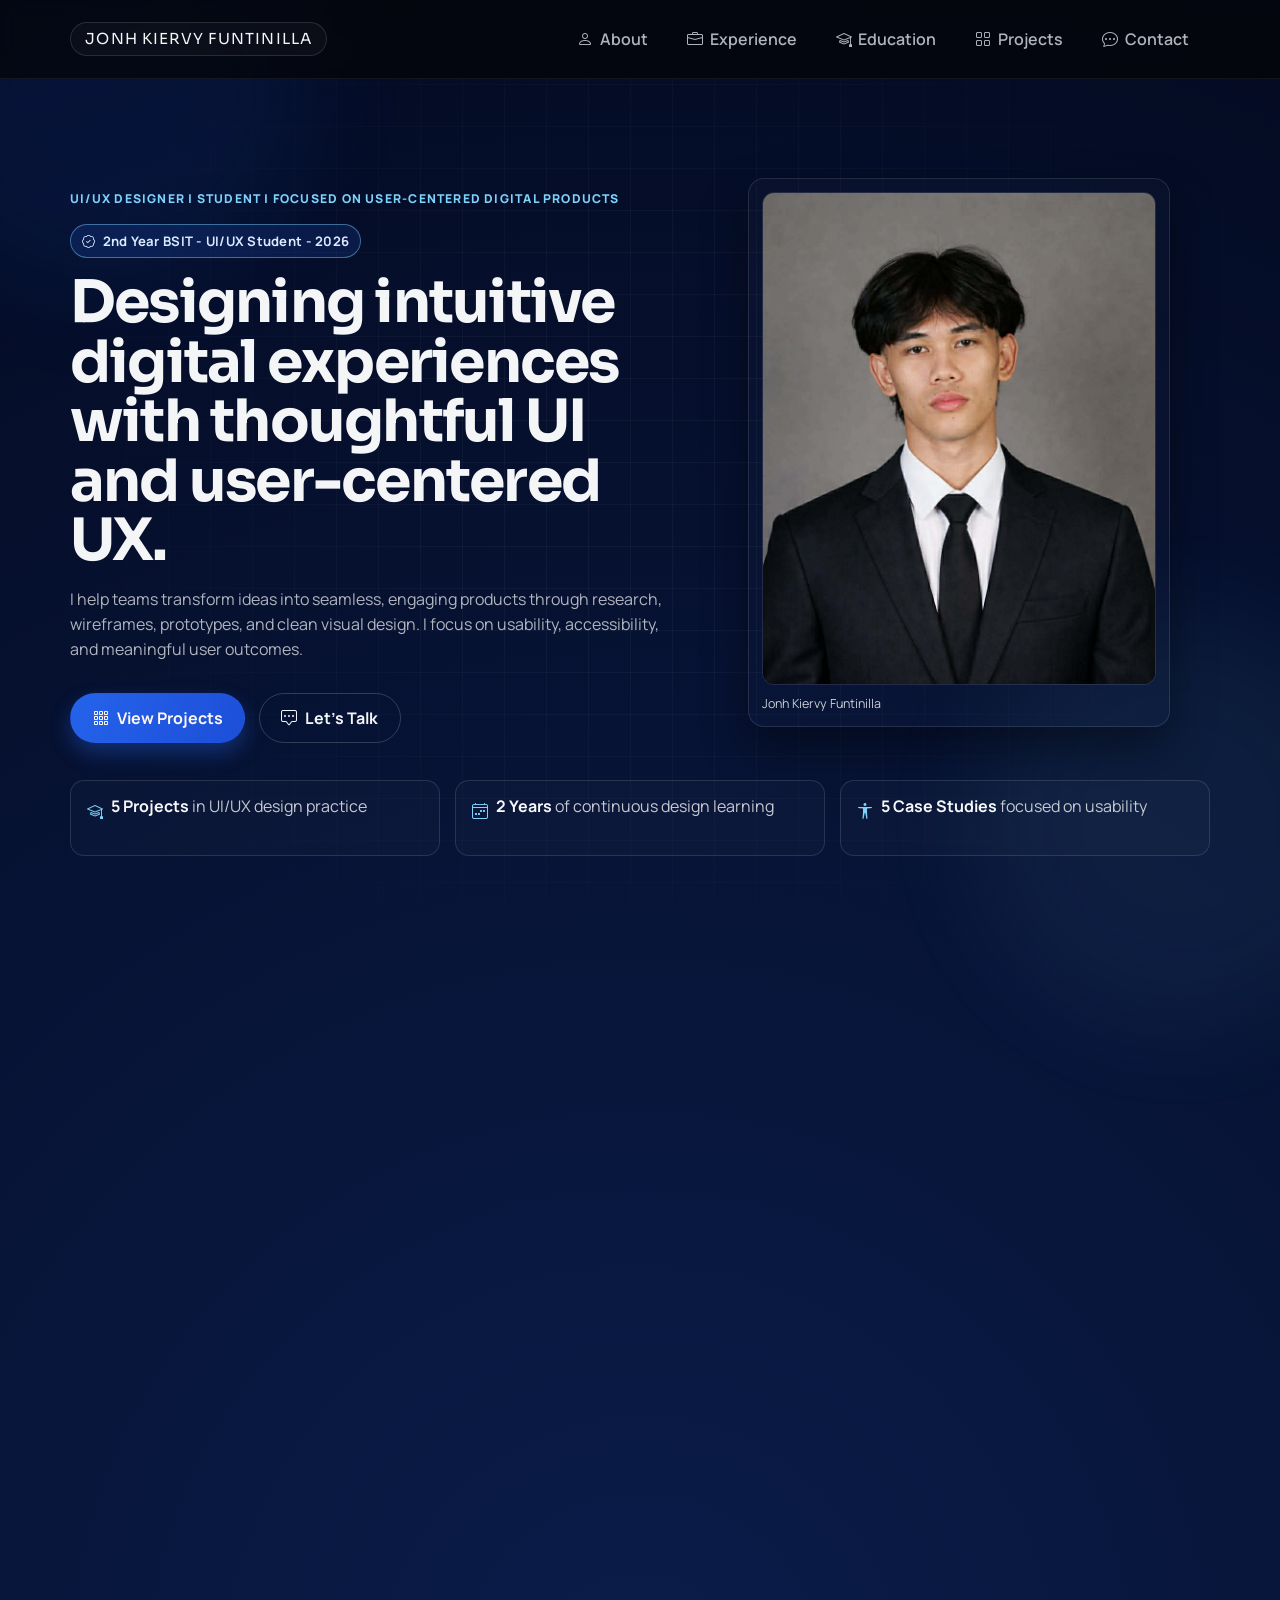
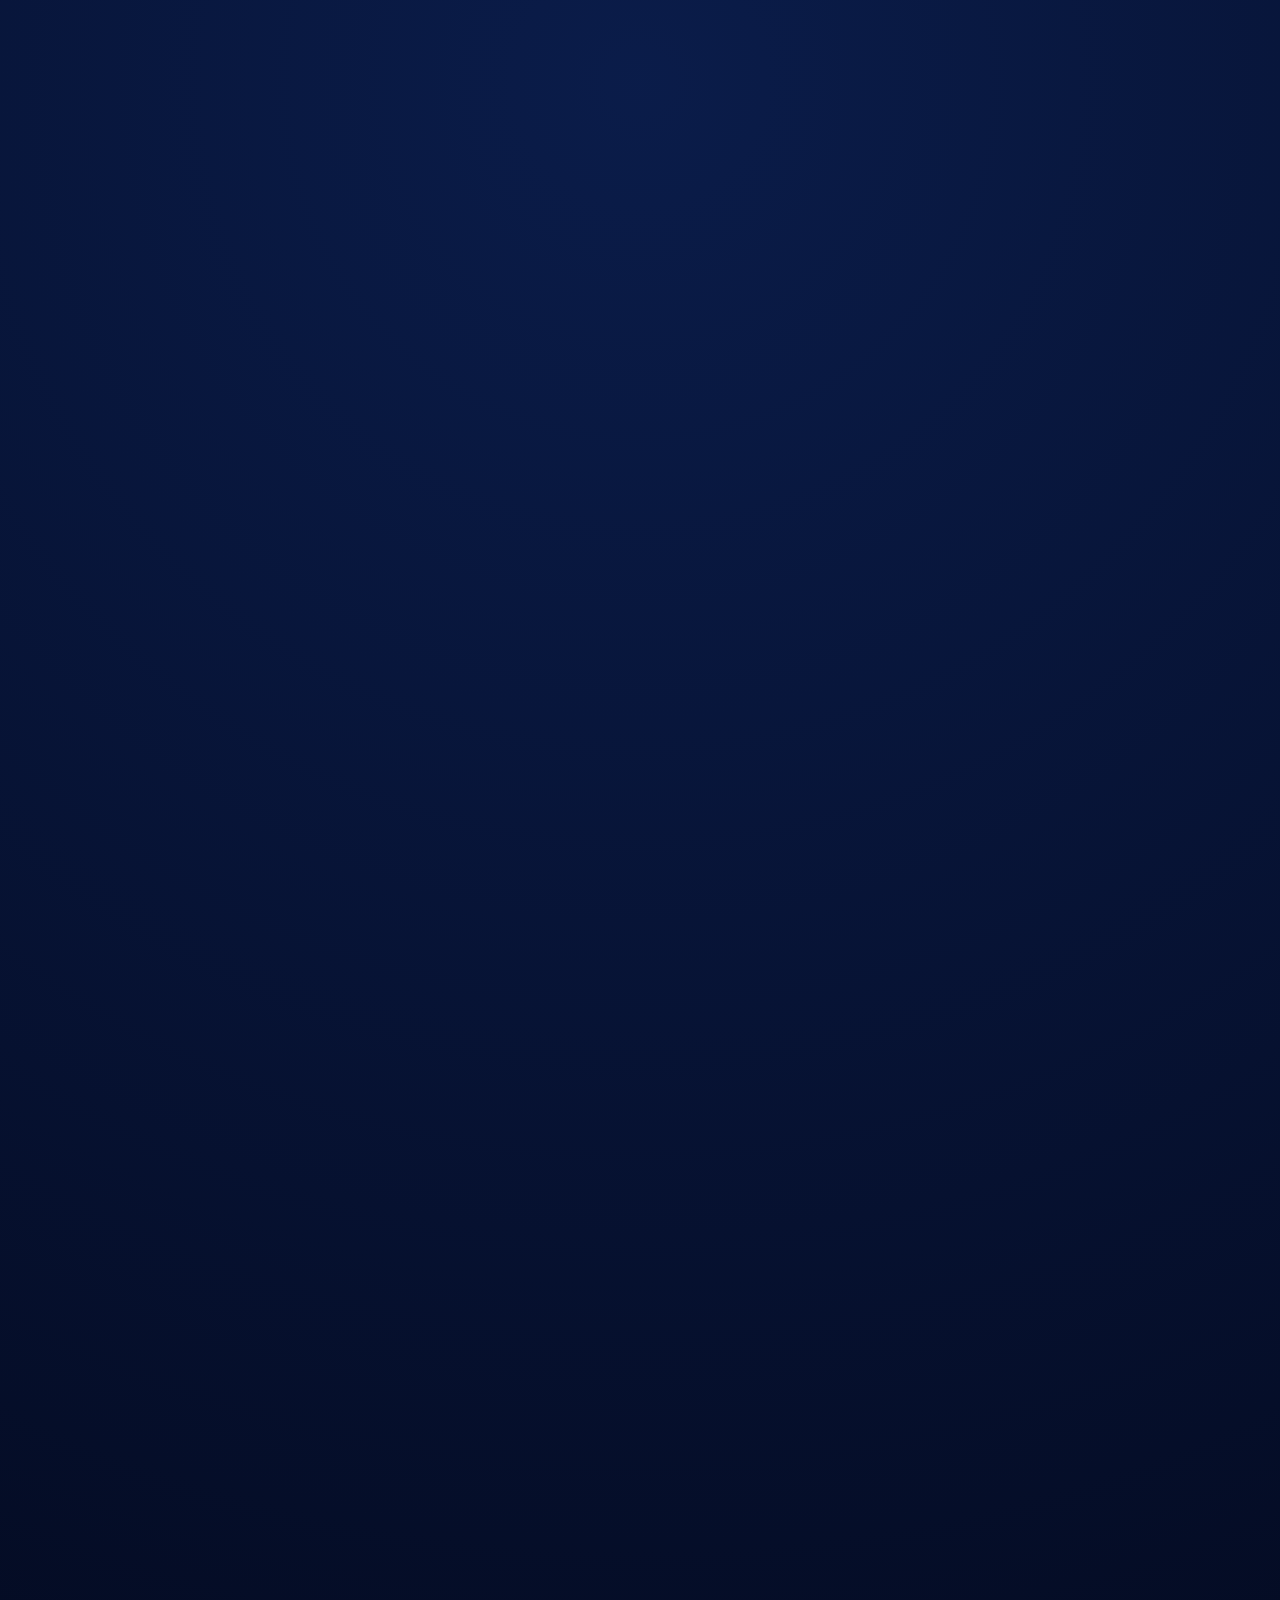
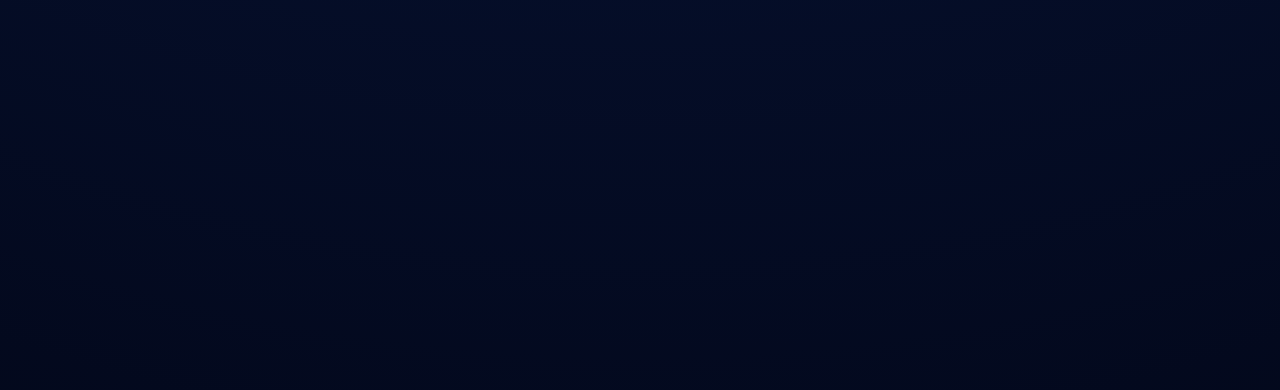
==== index.html @ d2a220aa "Initial portfolio website" ====
<!DOCTYPE html>
<html lang="en">
<head>
  <meta charset="UTF-8" />
  <meta name="viewport" content="width=device-width, initial-scale=1.0" />
  <meta
    name="description"
    content="Professional portfolio website showcasing experience, projects, and contact details."
  />
  <title>Jonh Kiervy Funtinilla | Portfolio</title>
  <meta name="theme-color" content="#020617" />
  <link rel="preconnect" href="https://fonts.googleapis.com" />
  <link rel="preconnect" href="https://fonts.gstatic.com" crossorigin />
  <link
    href="https://fonts.googleapis.com/css2?family=Manrope:wght@400;500;700;800&family=Sora:wght@500;600;700&display=swap"
    rel="stylesheet"
  />
  <link
    rel="stylesheet"
    href="https://cdn.jsdelivr.net/npm/bootstrap-icons@1.11.3/font/bootstrap-icons.min.css"
  />
  <link rel="stylesheet" href="styles.css" />
</head>
<body>
  <a class="skip-link" href="#top">Skip to content</a>
  <div class="background-orb orb-a"></div>
  <div class="background-orb orb-b"></div>
  <div class="background-grid"></div>

  <header class="site-header">
    <nav class="container nav" aria-label="Main navigation">
      <a href="#top" class="brand">Jonh Kiervy Funtinilla</a>
      <div class="nav-actions">
        <button class="menu-btn" aria-expanded="false" aria-label="Open menu">Menu</button>
      </div>
      <ul class="nav-links">
        <li><a href="#about"><i class="bi bi-person"></i> About</a></li>
        <li><a href="#experience"><i class="bi bi-briefcase"></i> Experience</a></li>
        <li><a href="#education"><i class="bi bi-mortarboard"></i> Education</a></li>
        <li><a href="#projects"><i class="bi bi-grid"></i> Projects</a></li>
        <li><a href="#contact"><i class="bi bi-chat-dots"></i> Contact</a></li>
      </ul>
    </nav>
  </header>

  <main id="top">
    <section class="hero container reveal">
      <div class="hero-layout">
        <div class="hero-text">
          <p class="eyebrow">UI/UX Designer | Student | Focused on User-Centered Digital Products</p>
          <p class="student-badge"><i class="bi bi-patch-check"></i> 2nd Year BSIT - UI/UX Student - 2026</p>
          <h1>Designing intuitive digital experiences with thoughtful UI and user-centered UX.</h1>
          <p class="hero-copy">
            I help teams transform ideas into seamless, engaging products through research, wireframes,
            prototypes, and clean visual design. I focus on usability, accessibility, and meaningful
            user outcomes.
          </p>
          <div class="hero-actions">
            <a class="btn btn-primary" href="#projects"><i class="bi bi-grid-3x3-gap"></i> View Projects</a>
            <a class="btn btn-secondary" href="#contact"><i class="bi bi-chat-square-dots"></i> Let's Talk</a>
          </div>
        </div>
        <figure class="hero-photo card">
          <img
            src="public/images/71824687-c457-4660-80fd-90d7ecdc3827.jpg"
            alt="Photo of Jonh Kiervy Funtinilla"
            loading="eager"
            fetchpriority="high"
            decoding="async"
          />
          <figcaption>Jonh Kiervy Funtinilla</figcaption>
        </figure>
      </div>
      <ul class="highlights">
        <li><i class="bi bi-mortarboard"></i> <span class="highlight-copy"><strong><span class="count-value" data-target="5">0</span> Projects</strong> in UI/UX design practice</span></li>
        <li><i class="bi bi-calendar4-week"></i> <span class="highlight-copy"><strong><span class="count-value" data-target="2">0</span> Years</strong> of continuous design learning</span></li>
        <li><i class="bi bi-universal-access"></i> <span class="highlight-copy"><strong><span class="count-value" data-target="5">0</span> Case Studies</strong> focused on usability</span></li>
      </ul>
    </section>

    <section id="about" class="container section reveal">
      <div class="section-heading">
        <p class="eyebrow">About</p>
        <h2>UI/UX Designer</h2>
      </div>
      <div class="card about-grid">
        <p>
          I am a UI/UX designer focused on creating clean, user-centered digital experiences.
          I work closely with product teams to turn ideas into intuitive interfaces that are both
          visually engaging and easy to use.
        </p>
        <p>
          My strengths include user research, wireframing, prototyping, interaction design, and
          design systems. I aim to solve real user problems while balancing business goals and
          accessibility best practices.
        </p>
      </div>
    </section>

    <section id="experience" class="container section reveal">
      <div class="section-heading">
        <p class="eyebrow">Experience</p>
        <h2>UI/UX Student Experience</h2>
      </div>
      <div class="timeline">
        <article class="card timeline-item">
          <div class="timeline-top">
            <h3>UI/UX Design Student</h3>
            <p>Academic Projects - 2024 - 2026</p>
          </div>
          <p>Designed user-centered interfaces and case studies focused on usability, accessibility, and visual hierarchy.</p>
        </article>
        <article class="card timeline-item">
          <div class="timeline-top">
            <h3>UX Research & Wireframing Practice</h3>
            <p>Student Collaboration - 2024 - 2025</p>
          </div>
          <p>Conducted user interviews, built user flows, and created wireframes and prototypes for class-based product concepts.</p>
        </article>
        <article class="card timeline-item">
          <div class="timeline-top">
            <h3>UI Design & Prototyping</h3>
            <p>Portfolio Development - 2025 - 2026</p>
          </div>
          <p>Created high-fidelity mockups and interactive prototypes using modern design tools for portfolio-ready projects.</p>
        </article>
      </div>
    </section>

    <section id="education" class="container section reveal">
      <div class="section-heading">
        <p class="eyebrow">Education</p>
        <h2>Academic Background</h2>
      </div>
      <div class="card education-card">
        <ul class="education-list">
          <li class="education-item">
            <div class="education-year">2026</div>
            <h3>BS Information Technology - 2nd Year (Current)</h3>
            <p>Western Institute of Technology - Started IT track in 2024</p>
          </li>
          <li class="education-item">
            <div class="education-year">2024</div>
            <h3>Senior High School Graduate</h3>
            <p>Leganes National High School</p>
          </li>
          <li class="education-item">
            <div class="education-year">2022</div>
            <h3>Junior High School Graduate</h3>
            <p>Leganes National High School</p>
          </li>
          <li class="education-item">
            <div class="education-year">2018</div>
            <h3>Elementary Graduate</h3>
            <p>Leganes Central Elementary School</p>
          </li>
        </ul>
      </div>
    </section>

    <section id="projects" class="container section reveal">
      <div class="section-heading">
        <p class="eyebrow">Projects</p>
        <h2>Selected work</h2>
      </div>
      <div class="project-grid">
        <article class="card project" data-project-card>
          <img class="project-image" src="public/images/project2/Screenshot 2026-03-22 170251.png" alt="Notion AwesomeTodos project screenshot" loading="lazy" decoding="async" width="1200" height="760" />
          <h3>Notion AwesomeTodos</h3>
          <p>
            A clean and intuitive task management web app inspired by Notion, where users can add, organize, edit, and track daily todos efficiently.
          </p>
          <ul class="project-meta">
            <li><strong>Role:</strong> UI/UX Designer & Frontend Developer</li>
            <li><strong>Tools:</strong> Figma, HTML, CSS, JavaScript</li>
            <li><strong>Timeline:</strong> 2026 Student Project</li>
          </ul>
          <ul class="tags">
            <li>TypeScript</li>
            <li>React</li>
            <li>Node.js</li>
          </ul>
        </article>
        <article class="card project" data-project-card>
          <div class="project-slider" data-slider>
            <div class="project-slider-track">
              <img class="project-image" src="public/images/project/1.jpg" alt="Konek Barangay slide 1" loading="lazy" decoding="async" width="1200" height="760" />
              <img class="project-image" src="public/images/project/2.jpg" alt="Konek Barangay slide 2" loading="lazy" decoding="async" width="1200" height="760" />
              <img class="project-image" src="public/images/project/3.jpg" alt="Konek Barangay slide 3" loading="lazy" decoding="async" width="1200" height="760" />
              <img class="project-image" src="public/images/project/4.jpg" alt="Konek Barangay slide 4" loading="lazy" decoding="async" width="1200" height="760" />
            </div>
            <button class="slider-btn slider-prev" type="button" aria-label="Previous slide">
              <i class="bi bi-chevron-left"></i>
            </button>
            <button class="slider-btn slider-next" type="button" aria-label="Next slide">
              <i class="bi bi-chevron-right"></i>
            </button>
          </div>
          <h3>Konek Barangay</h3>
          <p>
            Konek Barangay is our modern e-services platform where residents can book appointments, request barangay documents, and track service updates online with speed and convenience.
          </p>
          <ul class="project-meta">
            <li><strong>Role:</strong> UI/UX Designer</li>
            <li><strong>Tools:</strong> Figma</li>
            <li><strong>Timeline:</strong> 2026 Team Project</li>
          </ul>
          <ul class="tags">
            <li>Figma</li>
          </ul>
        </article>
        <article class="card project" data-project-card>
          <div class="project-slider" data-slider>
            <div class="project-slider-track">
              <img class="project-image" src="public/images/project3/i1.png" alt="My Portfolio slide 1" loading="lazy" decoding="async" width="1200" height="760" />
              <img class="project-image" src="public/images/project3/i2.png" alt="My Portfolio slide 2" loading="lazy" decoding="async" width="1200" height="760" />
              <img class="project-image" src="public/images/project3/i3.png" alt="My Portfolio slide 3" loading="lazy" decoding="async" width="1200" height="760" />
              <img class="project-image" src="public/images/project3/i4.png" alt="My Portfolio slide 4" loading="lazy" decoding="async" width="1200" height="760" />
              <img class="project-image" src="public/images/project3/i5.png" alt="My Portfolio slide 5" loading="lazy" decoding="async" width="1200" height="760" />
            </div>
            <button class="slider-btn slider-prev" type="button" aria-label="Previous slide">
              <i class="bi bi-chevron-left"></i>
            </button>
            <button class="slider-btn slider-next" type="button" aria-label="Next slide">
              <i class="bi bi-chevron-right"></i>
            </button>
          </div>
          <h3>My Portfolio</h3>
          <p>
            A personal portfolio website that showcases my UI/UX journey, featured projects, education, and contact information with a modern, responsive design.
          </p>
          <ul class="project-meta">
            <li><strong>Role:</strong> UI/UX Designer & Web Developer</li>
            <li><strong>Tools:</strong> HTML, CSS, JavaScript, Figma</li>
            <li><strong>Timeline:</strong> 2026 Personal Project</li>
          </ul>
          <ul class="tags">
            <li>HTML</li>
            <li>JavaScript</li>
            <li>CSS</li>
          </ul>
        </article>
      </div>
    </section>

    <section class="container section reveal">
      <div class="section-heading">
        <p class="eyebrow">UI/UX Capabilities</p>
        <h2>UI/UX Skills & Tools</h2>
      </div>
      <div class="card skills">
        <span>User Research</span>
        <span>Wireframing</span>
        <span>Prototyping</span>
        <span>Interaction Design</span>
        <span>Information Architecture</span>
        <span>Visual Design</span>
        <span>Usability Testing</span>
        <span>Design Systems</span>
        <span>Figma</span>
        <span>Adobe XD</span>
        <span>Canva</span>
      </div>
    </section>

    <section id="contact" class="container section reveal">
      <div class="contact card">
        <p class="eyebrow">Contact</p>
        <h2>Let's build something valuable together.</h2>
        <p>
          Open to full-time roles, contract collaborations, and high-impact product work.
        </p>
        <div class="contact-links">
          <a href="mailto:funtinillakiervy9@gmail.com"><i class="bi bi-envelope"></i> Gmail</a>
          <a href="https://github.com/funtinillakiervy9-design" target="_blank" rel="noopener noreferrer"><i class="bi bi-github"></i> GitHub</a>
          <a href="https://www.facebook.com/kirbiiiiastig" target="_blank" rel="noopener noreferrer"><i class="bi bi-facebook"></i> Facebook</a>
          <a href="https://www.instagram.com/yvr.3ik/" target="_blank" rel="noopener noreferrer"><i class="bi bi-instagram"></i> Instagram</a>
          <a href="https://www.tiktok.com/@kiervii" target="_blank" rel="noopener noreferrer"><i class="bi bi-tiktok"></i> TikTok</a>
        </div>
      </div>
    </section>
  </main>

  <div class="project-modal" id="project-modal" aria-hidden="true">
    <div class="project-modal-backdrop" data-modal-close></div>
    <div class="project-modal-dialog card" role="dialog" aria-modal="true" aria-labelledby="project-modal-title">
      <button class="project-modal-close" type="button" aria-label="Close project preview" data-modal-close>
        <i class="bi bi-x-lg"></i>
      </button>
      <div class="project-modal-media">
        <button class="project-modal-nav prev" type="button" aria-label="Previous image">
          <i class="bi bi-chevron-left"></i>
        </button>
        <img id="project-modal-image" src="" alt="Project preview image" />
        <button class="project-modal-nav next" type="button" aria-label="Next image">
          <i class="bi bi-chevron-right"></i>
        </button>
      </div>
      <div class="project-modal-body">
        <h3 id="project-modal-title"></h3>
        <p id="project-modal-desc"></p>
        <div id="project-modal-tags" class="project-modal-tags"></div>
      </div>
    </div>
  </div>

  <footer class="site-footer">
    <div class="container">
      <p>&copy; <span id="year"></span> Jonh Kiervy Funtinilla. All rights reserved.</p>
    </div>
  </footer>

  <script src="script.js"></script>
</body>
</html>
---- styles.css ----
:root {
  --bg: #020617;
  --surface: #0d0e12;
  --surface-strong: #13151b;
  --text: #f4f5f7;
  --muted: #b0b4be;
  --line: #252833;
  --brand: #2563eb;
  --brand-strong: #1d4ed8;
  --accent: #7dd3fc;
  --shadow: 0 22px 46px rgba(0, 0, 0, 0.4);
  --radius: 16px;
  --hover-bg-soft: rgba(37, 99, 235, 0.16);
  --hover-bg-chip: rgba(37, 99, 235, 0.22);
  --hover-bg-strong: rgba(37, 99, 235, 0.75);
}

*,
*::before,
*::after {
  box-sizing: border-box;
}

html {
  scroll-behavior: smooth;
}

body {
  margin: 0;
  font-family: "Manrope", sans-serif;
  color: var(--text);
  line-height: 1.55;
  font-size: 16px;
  overflow-x: hidden;
  background: radial-gradient(circle at 50% 22%, rgba(37, 99, 235, 0.24), transparent 38%),
    radial-gradient(circle at 78% 88%, rgba(125, 211, 252, 0.12), transparent 34%),
    #020617;
}

body.modal-open {
  overflow: hidden;
}

h1,
h2,
h3,
.brand {
  font-family: "Sora", sans-serif;
  margin: 0;
  line-height: 1.15;
}

p {
  margin: 0;
}

a {
  color: inherit;
  text-decoration: none;
}

img {
  display: block;
  max-width: 100%;
}

main > .section {
  content-visibility: auto;
  contain-intrinsic-size: 600px;
}

ul {
  margin: 0;
  padding: 0;
  list-style: none;
}

.skip-link {
  position: absolute;
  left: 1rem;
  top: -100%;
  z-index: 999;
  padding: 0.55rem 0.85rem;
  border-radius: 8px;
  background: #dbeafe;
  color: #0f172a;
  font-weight: 700;
}

.skip-link:focus {
  top: 0.9rem;
}

a:focus-visible,
button:focus-visible {
  outline: 2px solid var(--accent);
  outline-offset: 2px;
}

.container {
  width: min(1140px, 92vw);
  margin: 0 auto;
}

.site-header {
  position: sticky;
  top: 0;
  z-index: 25;
  backdrop-filter: blur(8px);
  background: rgba(5, 5, 7, 0.72);
  border-bottom: 1px solid rgba(255, 255, 255, 0.06);
}

.nav {
  min-height: 78px;
  display: flex;
  align-items: center;
  justify-content: flex-start;
}

.nav-actions {
  margin-left: 0.8rem;
  order: 3;
  display: flex;
  align-items: center;
  gap: 0.6rem;
}


.brand {
  font-size: 0.95rem;
  letter-spacing: 0.07em;
  text-transform: uppercase;
  padding: 0.45rem 0.9rem;
  border: 1px solid rgba(255, 255, 255, 0.12);
  border-radius: 999px;
  background: rgba(255, 255, 255, 0.03);
  transition: transform 0.2s ease, border-color 0.2s ease, box-shadow 0.2s ease, color 0.2s ease;
}

.brand:hover {
  transform: translateY(-1px);
  border-color: rgba(125, 211, 252, 0.55);
  background: var(--hover-bg-soft);
  box-shadow: 0 10px 20px rgba(2, 6, 23, 0.22);
}

.brand:active {
  transform: translateY(0) scale(0.99);
}

.nav-links {
  margin-left: auto;
  display: flex;
  gap: 1.4rem;
}

.nav-links a {
  display: inline-flex;
  align-items: center;
  gap: 0.42rem;
  color: var(--muted);
  font-weight: 600;
  padding: 0.28rem 0.52rem;
  border-radius: 8px;
  transition: color 0.28s cubic-bezier(0.22, 1, 0.36, 1),
    transform 0.28s cubic-bezier(0.22, 1, 0.36, 1),
    background-color 0.28s cubic-bezier(0.22, 1, 0.36, 1),
    box-shadow 0.28s cubic-bezier(0.22, 1, 0.36, 1);
  position: relative;
}

.nav-links a:hover {
  color: var(--accent);
  background: linear-gradient(180deg, rgba(37, 99, 235, 0.14), rgba(37, 99, 235, 0.08));
  transform: translateY(-1.5px);
  box-shadow: 0 8px 18px rgba(2, 6, 23, 0.24);
}

.nav-links a::after {
  content: "";
  position: absolute;
  left: 0.52rem;
  right: 0.52rem;
  bottom: 0.18rem;
  height: 1.5px;
  border-radius: 999px;
  background: linear-gradient(90deg, rgba(125, 211, 252, 0.12), rgba(125, 211, 252, 0.92), rgba(125, 211, 252, 0.12));
  transform: scaleX(0.35);
  opacity: 0;
  transition: transform 0.32s cubic-bezier(0.22, 1, 0.36, 1),
    opacity 0.32s cubic-bezier(0.22, 1, 0.36, 1);
}

.nav-links a:hover::after {
  transform: scaleX(1);
  opacity: 1;
}

.nav-links a:active {
  transform: translateY(-0.4px) scale(0.985);
}

.menu-btn {
  display: none;
  border: 1px solid var(--line);
  border-radius: 999px;
  background: var(--surface);
  color: var(--text);
  padding: 0.45rem 0.95rem;
  font-weight: 700;
  font-family: inherit;
  transition: border-color 0.2s ease, color 0.2s ease, transform 0.2s ease;
}

.menu-btn:hover {
  border-color: var(--brand);
  color: var(--brand);
  background: var(--hover-bg-soft);
  transform: translateY(-1px);
}

.hero {
  padding: 5.2rem 0 3.2rem;
  position: relative;
}

.hero-layout {
  display: grid;
  grid-template-columns: 1.1fr 0.9fr;
  gap: 1.5rem;
  align-items: end;
}

.eyebrow {
  text-transform: uppercase;
  letter-spacing: 0.1em;
  font-size: 0.76rem;
  color: var(--accent);
  font-weight: 800;
  margin-bottom: 1rem;
}

.hero h1 {
  max-width: 760px;
  font-size: clamp(1.9rem, 5vw, 3.65rem);
  line-height: 1.02;
  letter-spacing: -0.03em;
}

.hero-copy {
  margin-top: 1rem;
  max-width: 670px;
  font-size: 1rem;
  color: var(--muted);
}

.student-badge {
  display: inline-flex;
  align-items: center;
  gap: 0.45rem;
  margin-bottom: 0.95rem;
  padding: 0.35rem 0.7rem;
  border-radius: 999px;
  border: 1px solid rgba(125, 211, 252, 0.45);
  background: rgba(37, 99, 235, 0.16);
  color: #dbeafe;
  font-size: 0.82rem;
  font-weight: 700;
  letter-spacing: 0.02em;
}

.hero-actions {
  margin-top: 2rem;
  display: flex;
  gap: 0.85rem;
  flex-wrap: wrap;
}

.btn {
  display: inline-flex;
  align-items: center;
  justify-content: center;
  gap: 0.5rem;
  border-radius: 999px;
  padding: 0.72rem 1.35rem;
  font-weight: 700;
  border: 1px solid transparent;
  transition: transform 0.22s ease, box-shadow 0.22s ease, background-color 0.22s ease,
    color 0.22s ease, border-color 0.22s ease;
}

.btn-primary {
  background: linear-gradient(120deg, var(--brand) 0%, var(--brand-strong) 100%);
  color: #fff7f1;
  box-shadow: 0 10px 20px rgba(37, 99, 235, 0.35);
}

.btn-primary:hover {
  transform: translateY(-2px);
  filter: brightness(1.06);
  box-shadow: 0 13px 24px rgba(37, 99, 235, 0.45);
}

.btn-secondary {
  background: transparent;
  border-color: rgba(255, 255, 255, 0.18);
  color: var(--text);
}

.btn-secondary:hover {
  border-color: var(--brand);
  color: var(--accent);
  background: var(--hover-bg-soft);
  transform: translateY(-2px);
  box-shadow: 0 8px 16px rgba(125, 211, 252, 0.14);
}

.hero-photo {
  padding: 0.8rem;
  background: linear-gradient(180deg, rgba(37, 99, 235, 0.2), rgba(37, 99, 235, 0.03));
}

.hero-photo img {
  width: 100%;
  aspect-ratio: 4 / 5;
  object-fit: cover;
  border-radius: 12px;
  border: 1px solid rgba(255, 255, 255, 0.1);
}

.hero-photo figcaption {
  margin-top: 0.55rem;
  color: #c9cdd4;
  font-size: 0.78rem;
}

.highlights {
  margin-top: 2.3rem;
  display: grid;
  grid-template-columns: repeat(3, minmax(180px, 1fr));
  gap: 0.95rem;
}

.highlights li {
  display: flex;
  align-items: flex-start;
  gap: 0.5rem;
  background: rgba(255, 255, 255, 0.02);
  border: 1px solid rgba(255, 255, 255, 0.12);
  border-radius: 14px;
  padding: 0.92rem 1rem;
  color: #c5c9d1;
  min-height: 76px;
}

.highlights strong {
  color: #f7f8fa;
}

.highlights i {
  color: var(--accent);
  font-size: 1rem;
  margin-top: 0.2rem;
}

.highlight-copy {
  display: -webkit-box;
  -webkit-line-clamp: 2;
  -webkit-box-orient: vertical;
  overflow: hidden;
  line-height: 1.35;
}

.section {
  padding: 4.2rem 0 0;
}

#top,
#about,
#experience,
#education,
#projects,
#contact {
  scroll-margin-top: 96px;
}

.section-heading {
  margin-bottom: 1.2rem;
}

.section-heading h2 {
  font-size: clamp(1.55rem, 3.2vw, 3rem);
  letter-spacing: -0.02em;
}

.card {
  border: 1px solid rgba(255, 255, 255, 0.11);
  background: linear-gradient(180deg, rgba(255, 255, 255, 0.02), rgba(255, 255, 255, 0.01));
  border-radius: var(--radius);
  box-shadow: var(--shadow);
  transition: transform 0.28s ease, border-color 0.28s ease, box-shadow 0.28s ease;
}

.card:hover {
  transform: translateY(-4px);
  border-color: rgba(125, 211, 252, 0.33);
  box-shadow: 0 26px 42px rgba(2, 6, 23, 0.5);
}

.about-grid {
  display: grid;
  grid-template-columns: 1fr 1fr;
  gap: 1.2rem;
  padding: 1.4rem;
  color: #c5c9d1;
}

.timeline {
  display: grid;
  gap: 0.95rem;
}

.timeline-item {
  padding: 1.2rem 1.3rem;
}

.timeline-top {
  display: flex;
  align-items: baseline;
  justify-content: space-between;
  gap: 1rem;
  margin-bottom: 0.45rem;
}

.timeline-top p {
  color: #afb4be;
  font-size: 0.95rem;
}

.education-card {
  padding: 1.45rem 1.55rem 1.15rem;
  overflow: hidden;
}

.education-list {
  position: relative;
  display: grid;
  gap: 1.25rem;
}

.education-list::before {
  content: "";
  position: absolute;
  left: 1rem;
  top: 0.5rem;
  bottom: 0.9rem;
  width: 1px;
  background: linear-gradient(180deg, rgba(125, 211, 252, 0.55), rgba(125, 211, 252, 0.22));
}

.education-item {
  position: relative;
  padding-left: 3rem;
  padding-right: 5rem;
  padding-bottom: 0.2rem;
}

.education-item::before {
  content: "";
  position: absolute;
  left: 0.56rem;
  top: 0.44rem;
  width: 14px;
  height: 14px;
  border-radius: 999px;
  border: 2px solid var(--accent);
  background: #020617;
  box-shadow: 0 0 0 5px rgba(125, 211, 252, 0.12);
}

.education-item h3 {
  font-size: clamp(1rem, 2.2vw, 1.55rem);
  line-height: 1.25;
  margin-bottom: 0.2rem;
}

.education-item p {
  color: #b6bbc5;
}

.education-year {
  position: absolute;
  right: 0;
  top: 0.2rem;
  font-weight: 700;
  color: #dbeafe;
  letter-spacing: 0.02em;
}

.project-grid {
  display: grid;
  grid-template-columns: repeat(3, minmax(0, 1fr));
  gap: 1rem;
}

.project[data-project-card] {
  position: relative;
}

.project {
  padding: 1.25rem;
  transition: transform 0.25s ease, border-color 0.25s ease;
}

.project-slider {
  position: relative;
  overflow: hidden;
  border-radius: 10px;
  border: 1px solid rgba(255, 255, 255, 0.14);
  margin-bottom: 0.95rem;
  background: #040a1f;
}

.project-slider-track {
  display: flex;
  transition: transform 0.5s ease;
  will-change: transform;
}

.project-slider .project-image {
  object-fit: contain;
  background: rgba(2, 6, 23, 0.6);
  padding: 0.35rem;
  transition: transform 0.35s ease, filter 0.35s ease;
}

.project:hover .project-image {
  transform: scale(1.03);
  filter: saturate(1.08);
}

.project-image {
  width: 100%;
  min-width: 100%;
  height: 190px;
  object-fit: cover;
  margin-bottom: 0;
  border-radius: 8px;
}

.slider-btn {
  position: absolute;
  top: 50%;
  transform: translateY(-50%);
  width: 34px;
  height: 34px;
  border-radius: 999px;
  border: 1px solid rgba(255, 255, 255, 0.32);
  background: rgba(2, 6, 23, 0.75);
  color: #e2e8f0;
  display: inline-flex;
  align-items: center;
  justify-content: center;
  cursor: pointer;
  transition: background-color 0.2s ease, border-color 0.2s ease, color 0.2s ease, opacity 0.2s ease;
  opacity: 0.92;
}

.slider-btn:hover {
  background: var(--hover-bg-strong);
  border-color: rgba(125, 211, 252, 0.75);
  color: #ffffff;
  transform: translateY(-50%) scale(1.07);
}

.slider-prev {
  left: 0.55rem;
}

.slider-next {
  right: 0.55rem;
}

.slider-dots {
  position: absolute;
  left: 50%;
  bottom: 0.55rem;
  transform: translateX(-50%);
  display: inline-flex;
  align-items: center;
  gap: 0.38rem;
  padding: 0.24rem 0.45rem;
  border-radius: 999px;
  background: rgba(2, 6, 23, 0.6);
  border: 1px solid rgba(255, 255, 255, 0.13);
}

.slider-dot {
  width: 8px;
  height: 8px;
  border-radius: 999px;
  border: 0;
  background: rgba(226, 232, 240, 0.5);
  cursor: pointer;
  padding: 0;
  transition: transform 0.2s ease, background-color 0.2s ease;
}

.slider-dot.active {
  background: var(--accent);
  transform: scale(1.2);
}

.slider-dot:hover {
  background: var(--hover-bg-strong);
  transform: scale(1.16);
}

.project:hover {
  transform: translateY(-4px);
  border-color: rgba(37, 99, 235, 0.55);
}

.project p {
  color: #c3c8d1;
  margin: 0.5rem 0 0.75rem;
  font-size: 0.98rem;
}

.project-meta {
  display: grid;
  gap: 0.32rem;
  margin: 0 0 0.85rem;
  color: #b7bfcb;
  font-size: 0.86rem;
  line-height: 1.45;
}

.project-meta strong {
  color: #e8ecf3;
}

.tags {
  display: flex;
  flex-wrap: wrap;
  gap: 0.45rem;
}

.tags li {
  border: 1px solid rgba(125, 211, 252, 0.45);
  background: rgba(37, 99, 235, 0.16);
  color: #dbeafe;
  border-radius: 999px;
  padding: 0.24rem 0.62rem;
  font-size: 0.77rem;
  font-weight: 700;
  letter-spacing: 0.06em;
  text-transform: uppercase;
  transition: transform 0.2s ease, box-shadow 0.2s ease, border-color 0.2s ease;
}

.tags li:hover {
  transform: translateY(-2px);
  border-color: rgba(125, 211, 252, 0.85);
  background: var(--hover-bg-chip);
  box-shadow: 0 6px 12px rgba(37, 99, 235, 0.22);
}

.skills {
  padding: 1.2rem;
  display: flex;
  flex-wrap: wrap;
  gap: 0.6rem;
}

.skills span {
  border: 1px solid rgba(255, 255, 255, 0.14);
  border-radius: 10px;
  background: var(--surface-strong);
  padding: 0.45rem 0.72rem;
  font-weight: 600;
  font-size: 0.9rem;
  color: #e5e7eb;
  transition: border-color 0.2s ease, transform 0.2s ease, background-color 0.2s ease;
}

.skills span:hover {
  border-color: rgba(125, 211, 252, 0.6);
  background: var(--hover-bg-chip);
  transform: translateY(-2px);
}

.contact {
  padding: 1.6rem;
  background: radial-gradient(circle at 50% 0%, rgba(37, 99, 235, 0.22), rgba(37, 99, 235, 0) 45%),
    rgba(255, 255, 255, 0.02);
}

.contact h2 {
  margin-bottom: 0.65rem;
}

.contact p {
  color: #c3c8d1;
  max-width: 560px;
  font-size: 0.98rem;
}

.contact-links {
  margin-top: 1rem;
  display: flex;
  flex-wrap: wrap;
  gap: 1rem;
}

.contact-links a {
  display: inline-flex;
  align-items: center;
  gap: 0.45rem;
  color: #f4f5f7;
  font-weight: 700;
  transition: color 0.2s ease, transform 0.2s ease, text-shadow 0.2s ease;
}

.contact-links a:hover {
  color: var(--accent);
  transform: translateY(-1px);
  text-shadow: 0 0 14px rgba(125, 211, 252, 0.45);
}

.project-modal {
  position: fixed;
  inset: 0;
  z-index: 1100;
  display: grid;
  place-items: center;
  opacity: 0;
  visibility: hidden;
  pointer-events: none;
  transition: opacity 0.25s ease, visibility 0.25s ease;
}

.project-modal.open {
  opacity: 1;
  visibility: visible;
  pointer-events: auto;
}

.project-modal-backdrop {
  position: absolute;
  inset: 0;
  background: rgba(2, 6, 23, 0.72);
  backdrop-filter: blur(6px);
}

.project-modal-dialog {
  position: relative;
  z-index: 1;
  width: min(920px, 92vw);
  max-height: 88vh;
  overflow: auto;
  padding: 1rem;
}

.project-modal-close {
  position: absolute;
  top: 0.6rem;
  right: 0.6rem;
  z-index: 3;
  width: 44px;
  height: 44px;
  border-radius: 999px;
  border: 1px solid rgba(255, 255, 255, 0.5);
  background: rgba(2, 6, 23, 0.92);
  color: #f8fafc;
  display: inline-flex;
  align-items: center;
  justify-content: center;
  cursor: pointer;
  box-shadow: 0 10px 20px rgba(2, 6, 23, 0.35);
  transition: transform 0.2s ease, background-color 0.2s ease, border-color 0.2s ease;
}

.project-modal-close i {
  font-size: 1rem;
}

.project-modal-close:hover {
  transform: scale(1.05);
  background: var(--hover-bg-strong);
  border-color: rgba(125, 211, 252, 0.8);
}

.project-modal-close:active {
  transform: scale(0.97);
}

.project-modal-media {
  position: relative;
  border-radius: 12px;
  overflow: hidden;
  border: 1px solid rgba(255, 255, 255, 0.14);
  background: rgba(2, 6, 23, 0.5);
}

.project-modal-media img {
  width: 100%;
  height: min(54vh, 500px);
  object-fit: contain;
  background: rgba(2, 6, 23, 0.45);
}

.project-modal-nav {
  position: absolute;
  top: 50%;
  transform: translateY(-50%);
  width: 36px;
  height: 36px;
  border-radius: 999px;
  border: 1px solid rgba(255, 255, 255, 0.34);
  background: rgba(2, 6, 23, 0.65);
  color: #f1f5f9;
}

.project-modal-nav.prev {
  left: 0.75rem;
}

.project-modal-nav.next {
  right: 0.75rem;
}

.project-modal-body {
  padding: 1rem 0.2rem 0.2rem;
}

.project-modal-body h3 {
  margin-bottom: 0.5rem;
}

.project-modal-body p {
  color: #cbd5e1;
  margin-bottom: 0.8rem;
}

.project-modal-tags {
  display: flex;
  flex-wrap: wrap;
  gap: 0.45rem;
}

.project-modal-tags span {
  border-radius: 999px;
  border: 1px solid rgba(125, 211, 252, 0.45);
  background: rgba(37, 99, 235, 0.16);
  color: #dbeafe;
  padding: 0.24rem 0.62rem;
  font-size: 0.76rem;
  text-transform: uppercase;
  letter-spacing: 0.06em;
  font-weight: 700;
}

.site-footer {
  padding: 3rem 0 2.3rem;
}

.site-footer p {
  color: #aab0ba;
}


.background-orb {
  position: fixed;
  width: 420px;
  height: 420px;
  border-radius: 999px;
  filter: blur(55px);
  opacity: 0.38;
  pointer-events: none;
  z-index: -2;
}

.orb-a {
  background: rgba(37, 99, 235, 0.26);
  top: -130px;
  left: -110px;
}

.orb-b {
  background: rgba(125, 211, 252, 0.16);
  right: -110px;
  bottom: -130px;
}

.background-grid {
  position: fixed;
  inset: 0;
  background-image: linear-gradient(rgba(255, 255, 255, 0.035) 1px, transparent 1px),
    linear-gradient(90deg, rgba(255, 255, 255, 0.035) 1px, transparent 1px);
  background-size: 42px 42px;
  mask-image: radial-gradient(circle at center, black 28%, transparent 82%);
  z-index: -3;
  pointer-events: none;
}

.reveal {
  opacity: 0;
  transform: translateY(20px);
  transition: opacity 0.7s ease, transform 0.7s ease;
}

.reveal.visible {
  opacity: 1;
  transform: translateY(0);
}

@media (max-width: 980px) {
  .hero-layout {
    grid-template-columns: 1fr;
    gap: 1.2rem;
  }

  .hero-photo {
    max-width: 360px;
  }

  .project-grid {
    grid-template-columns: 1fr 1fr;
  }

  .about-grid {
    grid-template-columns: 1fr;
  }

  .highlights {
    grid-template-columns: 1fr;
  }
}

@media (max-width: 760px) {
  .menu-btn {
    display: inline-flex;
  }
  .nav-links {
    position: absolute;
    left: 4vw;
    right: 4vw;
    top: 73px;
    flex-direction: column;
    gap: 0.85rem;
    background: #0f1015;
    border: 1px solid rgba(255, 255, 255, 0.11);
    border-radius: 14px;
    padding: 1rem;
    box-shadow: var(--shadow);
    opacity: 0;
    transform: scale(0.98);
    transform-origin: top;
    pointer-events: none;
    transition: opacity 0.2s ease, transform 0.2s ease;
  }

  .nav-links.open {
    opacity: 1;
    transform: scale(1);
    pointer-events: auto;
  }

  .hero {
    padding-top: 4.6rem;
  }

  .hero h1 {
    font-size: clamp(1.6rem, 9vw, 2.25rem);
    line-height: 1.08;
  }

  .hero-copy {
    font-size: 1rem;
  }

  .project-grid {
    grid-template-columns: 1fr;
  }

  .timeline-top {
    flex-direction: column;
    align-items: flex-start;
  }

  .education-item {
    padding-left: 2.3rem;
    padding-right: 0;
  }

  .education-item::before {
    left: 0.18rem;
    width: 12px;
    height: 12px;
    box-shadow: 0 0 0 4px rgba(125, 211, 252, 0.1);
  }

  .education-list::before {
    left: 0.53rem;
  }

  .education-year {
    position: static;
    display: inline-block;
    margin-bottom: 0.35rem;
    color: var(--accent);
  }
}

@media (prefers-reduced-motion: reduce) {
  html {
    scroll-behavior: auto;
  }

  * {
    transition-duration: 0.01ms !important;
    animation-duration: 0.01ms !important;
  }

  .reveal {
    opacity: 1;
    transform: none;
  }
}
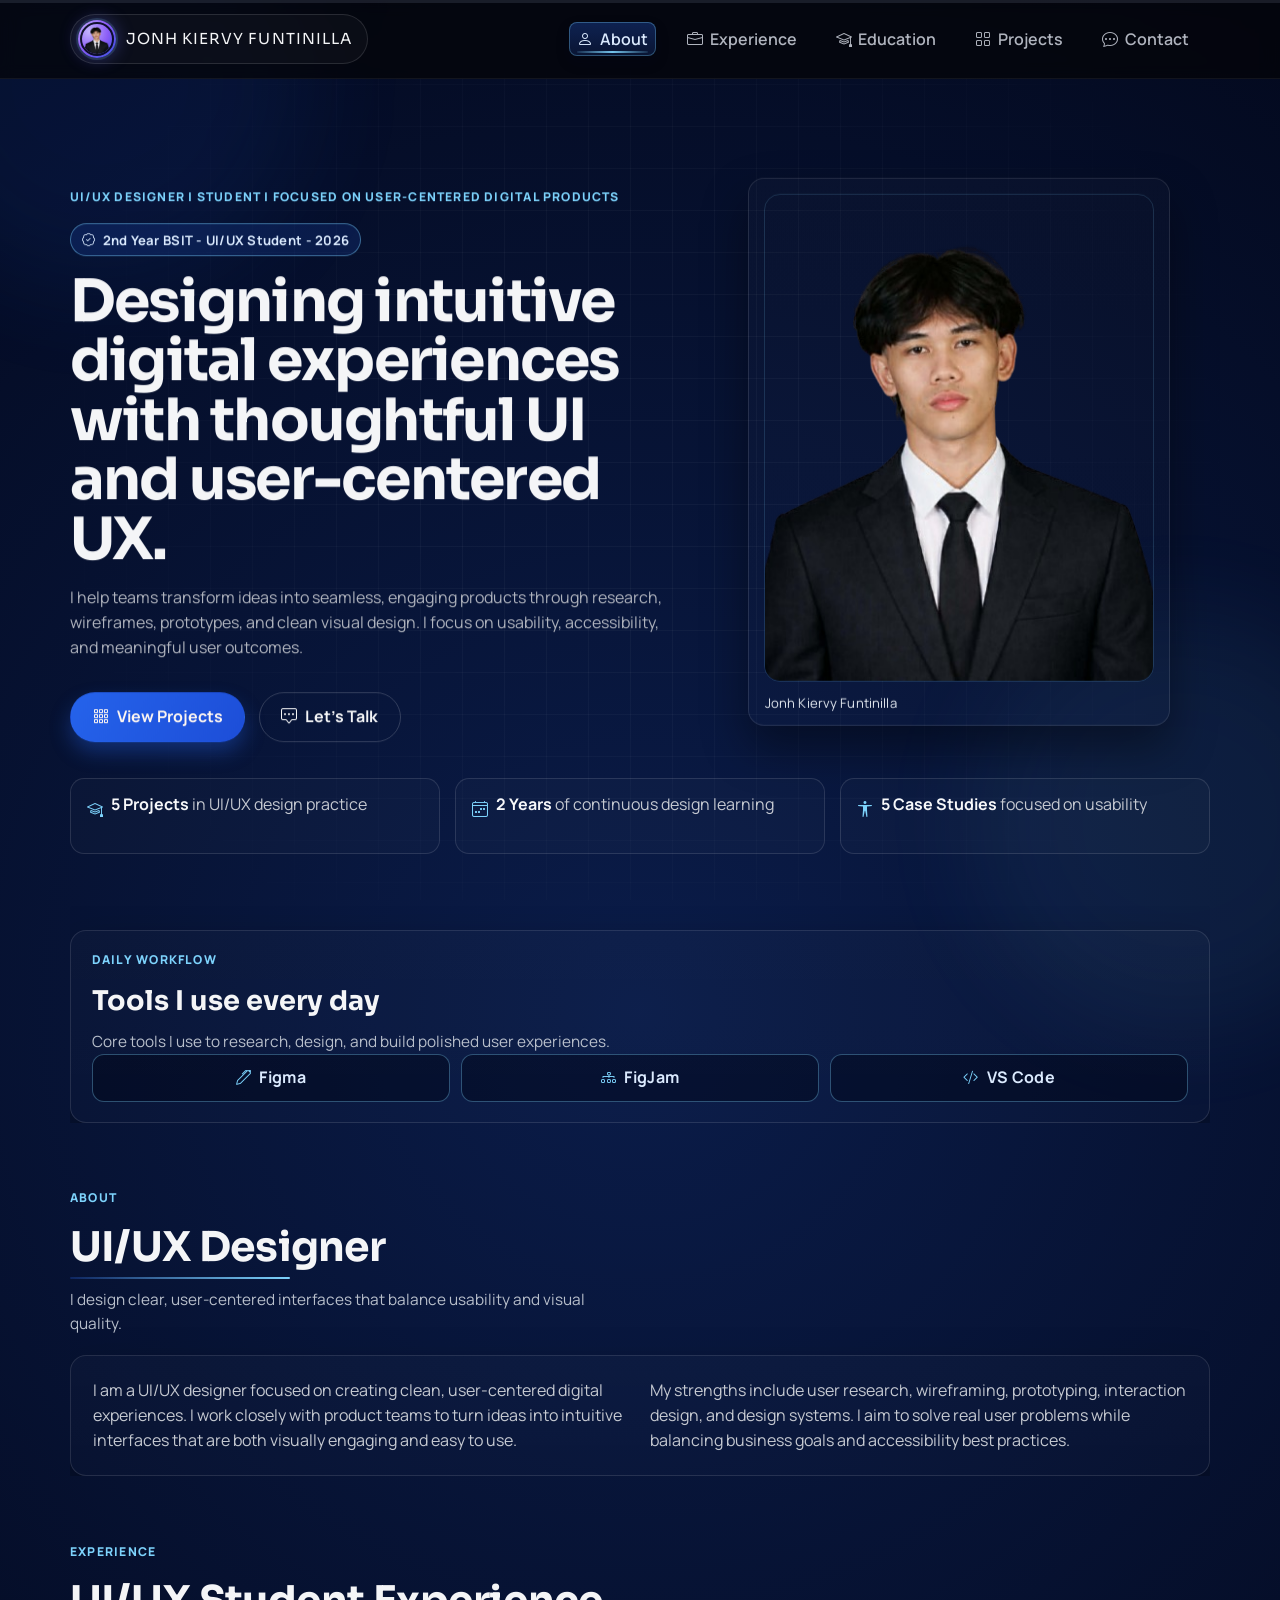
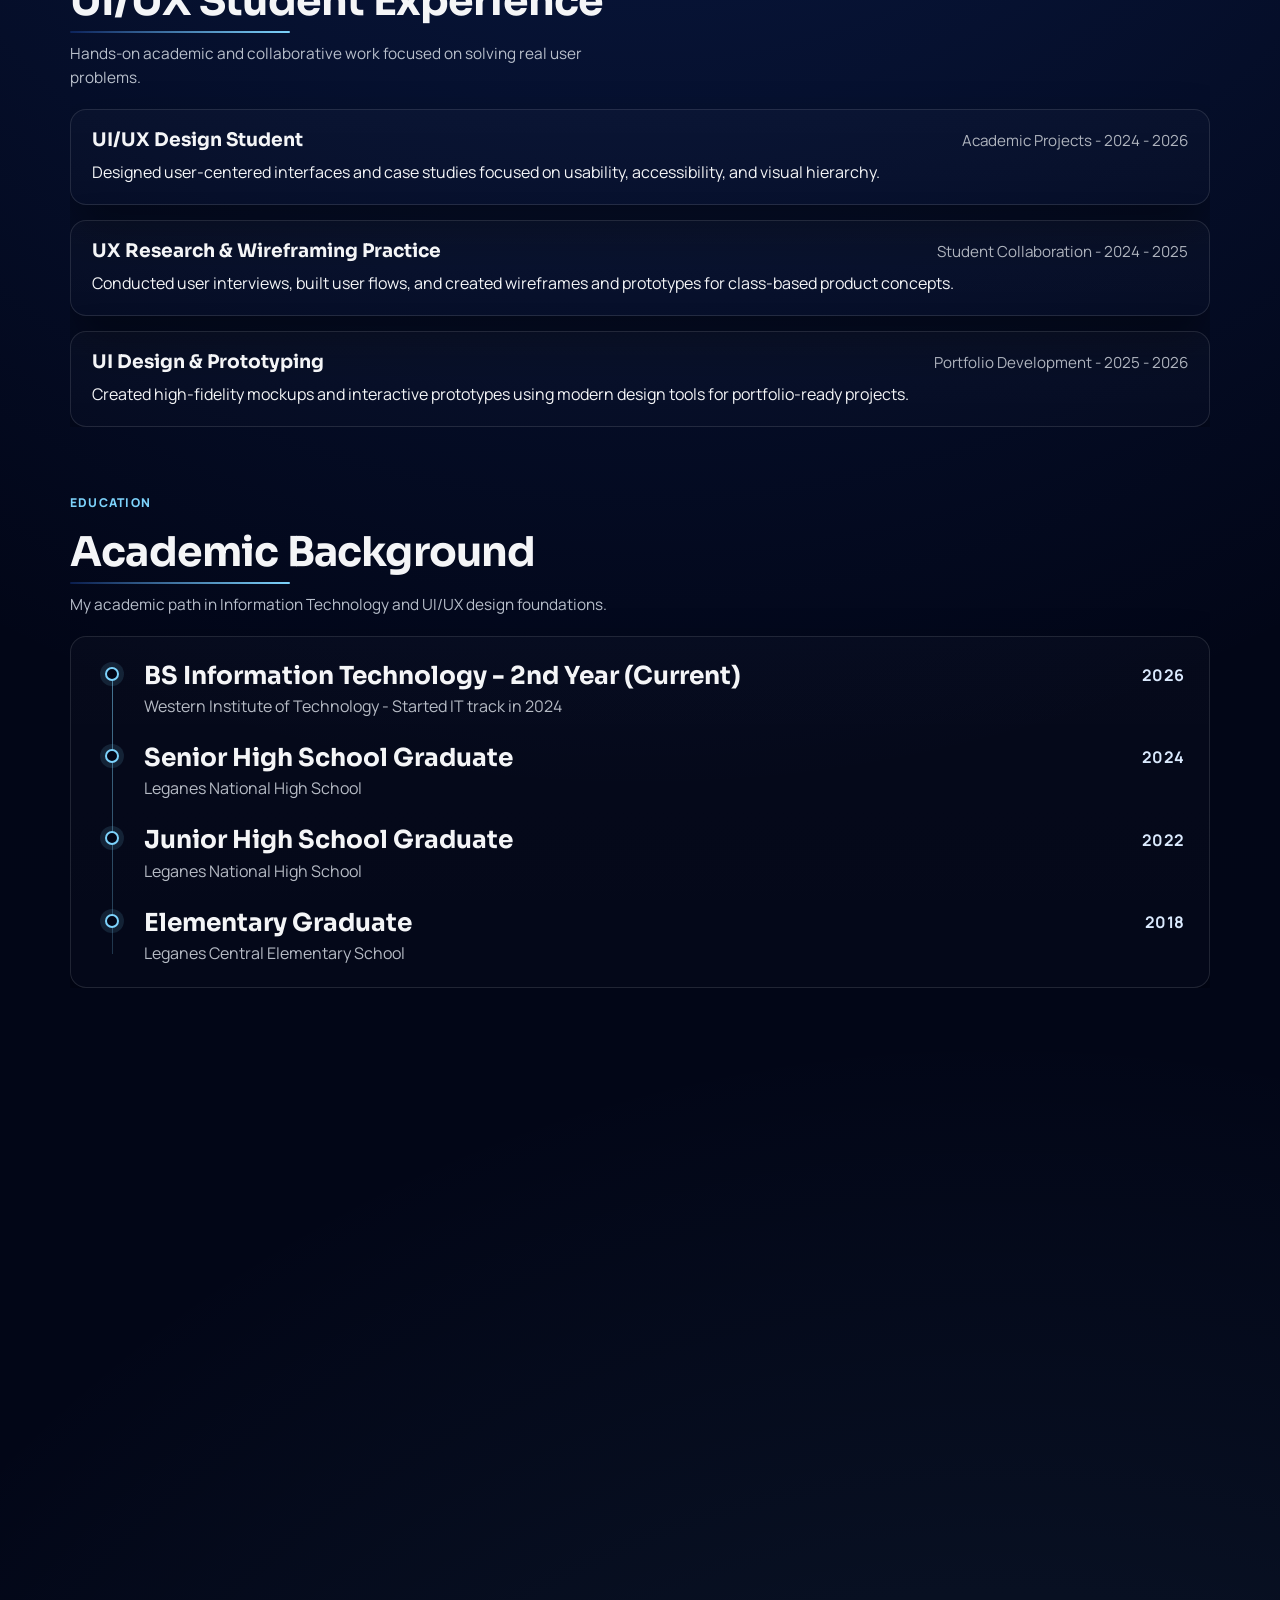
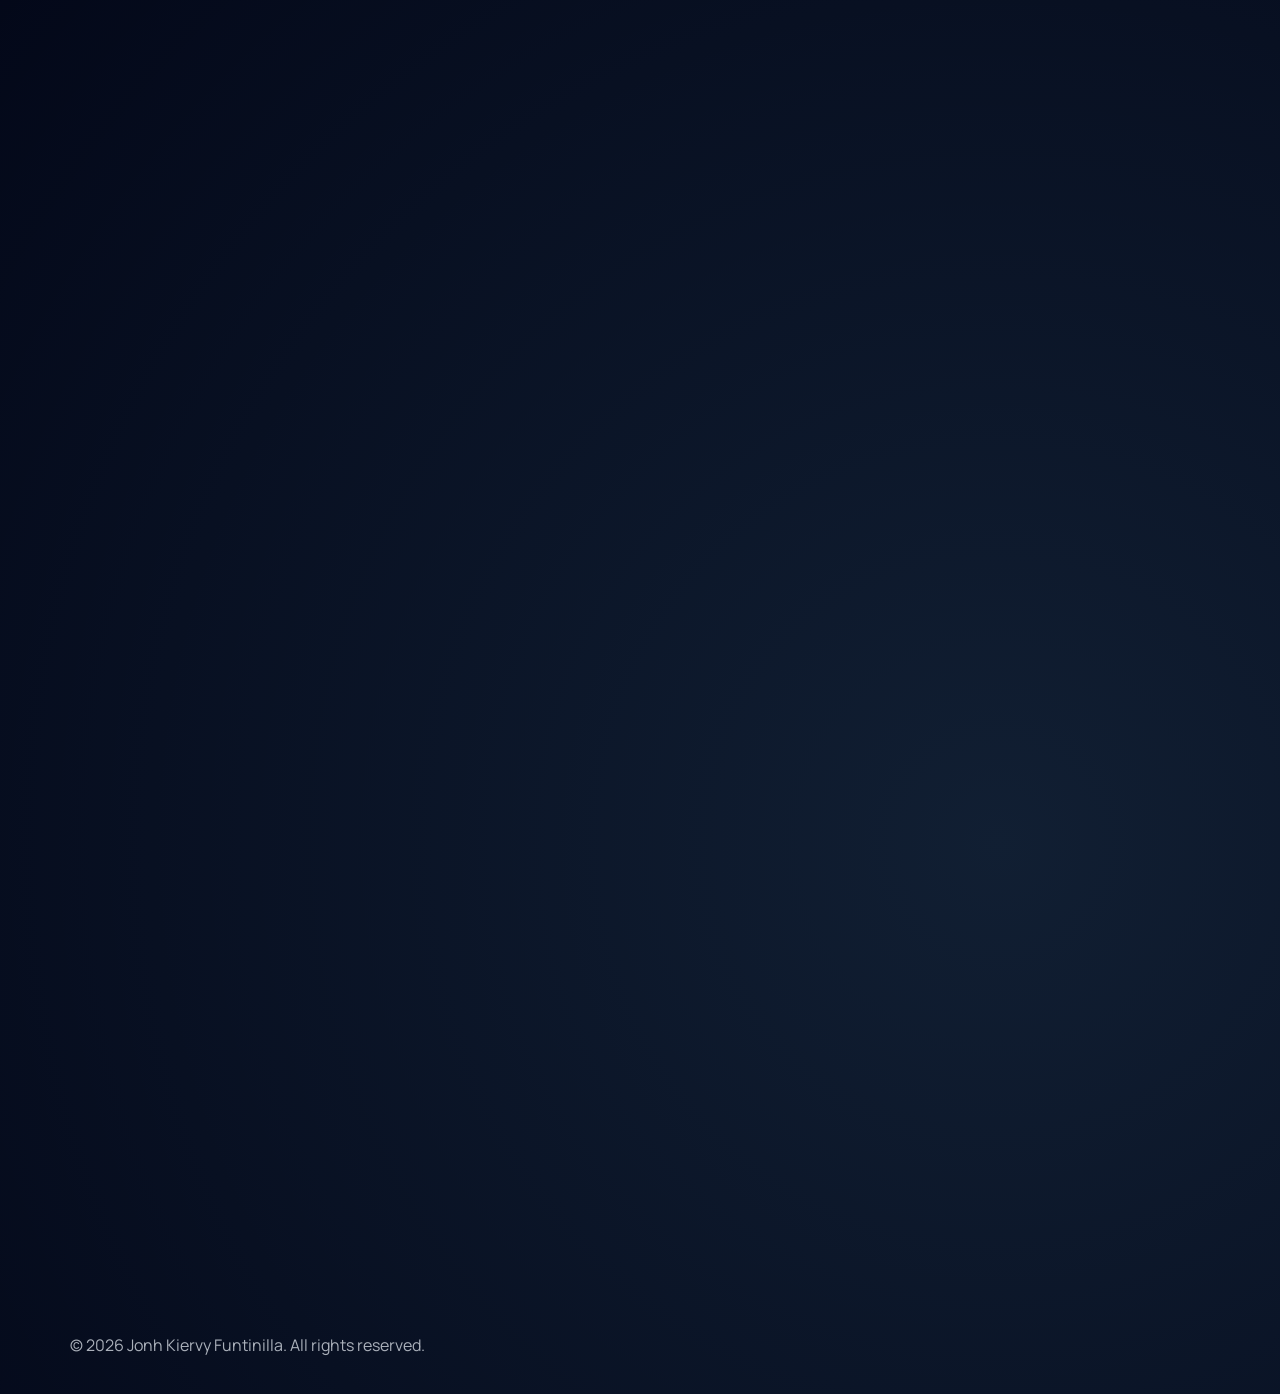
==== commit fdd088de: "Update portfolio design, content, icons, and deployment pages" ====
--- a/index.html
+++ b/index.html
@@ -9,6 +9,9 @@
   />
   <title>Jonh Kiervy Funtinilla | Portfolio</title>
   <meta name="theme-color" content="#020617" />
+  <link rel="icon" type="image/svg+xml" href="public/icons/favicon.svg" />
+  <link rel="apple-touch-icon" href="public/icons/apple-touch-icon.svg" />
+  <link rel="manifest" href="site.webmanifest" />
   <link rel="preconnect" href="https://fonts.googleapis.com" />
   <link rel="preconnect" href="https://fonts.gstatic.com" crossorigin />
   <link
@@ -23,13 +26,21 @@
 </head>
 <body>
   <a class="skip-link" href="#top">Skip to content</a>
+  <div class="scroll-progress" aria-hidden="true">
+    <span class="scroll-progress-fill"></span>
+  </div>
   <div class="background-orb orb-a"></div>
   <div class="background-orb orb-b"></div>
   <div class="background-grid"></div>
 
   <header class="site-header">
     <nav class="container nav" aria-label="Main navigation">
-      <a href="#top" class="brand">Jonh Kiervy Funtinilla</a>
+      <a href="#top" class="brand">
+        <span class="brand-avatar-wrap">
+          <img class="brand-avatar" src="public/images/projects/71824687-c457-4660-80fd-90d7ecdc3827-removebg-preview.png?v=20260323" alt="Jonh Kiervy Funtinilla profile photo" />
+        </span>
+        <span class="brand-name">Jonh Kiervy Funtinilla</span>
+      </a>
       <div class="nav-actions">
         <button class="menu-btn" aria-expanded="false" aria-label="Open menu">Menu</button>
       </div>
@@ -62,7 +73,7 @@
         </div>
         <figure class="hero-photo card">
           <img
-            src="public/images/71824687-c457-4660-80fd-90d7ecdc3827.jpg"
+            src="public/images/projects/71824687-c457-4660-80fd-90d7ecdc3827-removebg-preview.png?v=20260323"
             alt="Photo of Jonh Kiervy Funtinilla"
             loading="eager"
             fetchpriority="high"
@@ -78,10 +89,24 @@
       </ul>
     </section>
 
+    <section class="container section trust-strip reveal" aria-label="Daily tools">
+      <div class="card trust-strip-card">
+        <p class="eyebrow">Daily Workflow</p>
+        <h2>Tools I use every day</h2>
+        <p class="section-intro">Core tools I use to research, design, and build polished user experiences.</p>
+        <ul class="tool-strip">
+          <li><i class="bi bi-pen"></i> Figma</li>
+          <li><i class="bi bi-diagram-3"></i> FigJam</li>
+          <li><i class="bi bi-code-slash"></i> VS Code</li>
+        </ul>
+      </div>
+    </section>
+
     <section id="about" class="container section reveal">
       <div class="section-heading">
         <p class="eyebrow">About</p>
         <h2>UI/UX Designer</h2>
+        <p class="section-intro">I design clear, user-centered interfaces that balance usability and visual quality.</p>
       </div>
       <div class="card about-grid">
         <p>
@@ -101,23 +126,24 @@
       <div class="section-heading">
         <p class="eyebrow">Experience</p>
         <h2>UI/UX Student Experience</h2>
+        <p class="section-intro">Hands-on academic and collaborative work focused on solving real user problems.</p>
       </div>
       <div class="timeline">
-        <article class="card timeline-item">
+        <article class="card timeline-item timeline-animate-item">
           <div class="timeline-top">
             <h3>UI/UX Design Student</h3>
             <p>Academic Projects - 2024 - 2026</p>
           </div>
           <p>Designed user-centered interfaces and case studies focused on usability, accessibility, and visual hierarchy.</p>
         </article>
-        <article class="card timeline-item">
+        <article class="card timeline-item timeline-animate-item">
           <div class="timeline-top">
             <h3>UX Research & Wireframing Practice</h3>
             <p>Student Collaboration - 2024 - 2025</p>
           </div>
           <p>Conducted user interviews, built user flows, and created wireframes and prototypes for class-based product concepts.</p>
         </article>
-        <article class="card timeline-item">
+        <article class="card timeline-item timeline-animate-item">
           <div class="timeline-top">
             <h3>UI Design & Prototyping</h3>
             <p>Portfolio Development - 2025 - 2026</p>
@@ -131,25 +157,26 @@
       <div class="section-heading">
         <p class="eyebrow">Education</p>
         <h2>Academic Background</h2>
+        <p class="section-intro">My academic path in Information Technology and UI/UX design foundations.</p>
       </div>
       <div class="card education-card">
         <ul class="education-list">
-          <li class="education-item">
+          <li class="education-item timeline-animate-item">
             <div class="education-year">2026</div>
             <h3>BS Information Technology - 2nd Year (Current)</h3>
             <p>Western Institute of Technology - Started IT track in 2024</p>
           </li>
-          <li class="education-item">
+          <li class="education-item timeline-animate-item">
             <div class="education-year">2024</div>
             <h3>Senior High School Graduate</h3>
             <p>Leganes National High School</p>
           </li>
-          <li class="education-item">
+          <li class="education-item timeline-animate-item">
             <div class="education-year">2022</div>
             <h3>Junior High School Graduate</h3>
             <p>Leganes National High School</p>
           </li>
-          <li class="education-item">
+          <li class="education-item timeline-animate-item">
             <div class="education-year">2018</div>
             <h3>Elementary Graduate</h3>
             <p>Leganes Central Elementary School</p>
@@ -162,13 +189,18 @@
       <div class="section-heading">
         <p class="eyebrow">Projects</p>
         <h2>Selected work</h2>
+        <p class="section-intro">A curated set of projects showcasing my process, design decisions, and outcomes.</p>
       </div>
       <div class="project-grid">
         <article class="card project" data-project-card>
           <img class="project-image" src="public/images/project2/Screenshot 2026-03-22 170251.png" alt="Notion AwesomeTodos project screenshot" loading="lazy" decoding="async" width="1200" height="760" />
           <h3>Notion AwesomeTodos</h3>
+          <ul class="project-badges">
+            <li class="badge-solo"><i class="bi bi-person"></i> Solo Project</li>
+            <li class="badge-academic"><i class="bi bi-mortarboard"></i> Academic</li>
+          </ul>
           <p>
-            A clean and intuitive task management web app inspired by Notion, where users can add, organize, edit, and track daily todos efficiently.
+            A clean and intuitive task management app inspired by Notion, where users can add, organize, edit, and track daily tasks efficiently.
           </p>
           <ul class="project-meta">
             <li><strong>Role:</strong> UI/UX Designer & Frontend Developer</li>
@@ -184,10 +216,10 @@
         <article class="card project" data-project-card>
           <div class="project-slider" data-slider>
             <div class="project-slider-track">
-              <img class="project-image" src="public/images/project/1.jpg" alt="Konek Barangay slide 1" loading="lazy" decoding="async" width="1200" height="760" />
-              <img class="project-image" src="public/images/project/2.jpg" alt="Konek Barangay slide 2" loading="lazy" decoding="async" width="1200" height="760" />
-              <img class="project-image" src="public/images/project/3.jpg" alt="Konek Barangay slide 3" loading="lazy" decoding="async" width="1200" height="760" />
-              <img class="project-image" src="public/images/project/4.jpg" alt="Konek Barangay slide 4" loading="lazy" decoding="async" width="1200" height="760" />
+              <img class="project-image" src="public/images/project/1.jpg" alt="KonektBarangay slide 1" loading="lazy" decoding="async" width="1200" height="760" />
+              <img class="project-image" src="public/images/project/2.jpg" alt="KonektBarangay slide 2" loading="lazy" decoding="async" width="1200" height="760" />
+              <img class="project-image" src="public/images/project/3.jpg" alt="KonektBarangay slide 3" loading="lazy" decoding="async" width="1200" height="760" />
+              <img class="project-image" src="public/images/project/4.jpg" alt="KonektBarangay slide 4" loading="lazy" decoding="async" width="1200" height="760" />
             </div>
             <button class="slider-btn slider-prev" type="button" aria-label="Previous slide">
               <i class="bi bi-chevron-left"></i>
@@ -196,9 +228,13 @@
               <i class="bi bi-chevron-right"></i>
             </button>
           </div>
-          <h3>Konek Barangay</h3>
+          <h3>KonektBarangay</h3>
+          <ul class="project-badges">
+            <li class="badge-team"><i class="bi bi-people"></i> Team Project</li>
+            <li class="badge-academic"><i class="bi bi-mortarboard"></i> Academic</li>
+          </ul>
           <p>
-            Konek Barangay is our modern e-services platform where residents can book appointments, request barangay documents, and track service updates online with speed and convenience.
+            KonektBarangay is our modern e-services platform where residents can book appointments, request barangay documents, and track service updates online with speed and convenience.
           </p>
           <ul class="project-meta">
             <li><strong>Role:</strong> UI/UX Designer</li>
@@ -212,7 +248,7 @@
         <article class="card project" data-project-card>
           <div class="project-slider" data-slider>
             <div class="project-slider-track">
-              <img class="project-image" src="public/images/project3/i1.png" alt="My Portfolio slide 1" loading="lazy" decoding="async" width="1200" height="760" />
+              <img class="project-image" src="public/images/project3/i1.png?v=20260322" alt="My Portfolio slide 1" loading="lazy" decoding="async" width="1200" height="760" />
               <img class="project-image" src="public/images/project3/i2.png" alt="My Portfolio slide 2" loading="lazy" decoding="async" width="1200" height="760" />
               <img class="project-image" src="public/images/project3/i3.png" alt="My Portfolio slide 3" loading="lazy" decoding="async" width="1200" height="760" />
               <img class="project-image" src="public/images/project3/i4.png" alt="My Portfolio slide 4" loading="lazy" decoding="async" width="1200" height="760" />
@@ -226,6 +262,10 @@
             </button>
           </div>
           <h3>My Portfolio</h3>
+          <ul class="project-badges">
+            <li class="badge-solo"><i class="bi bi-person"></i> Solo Project</li>
+            <li class="badge-academic"><i class="bi bi-mortarboard"></i> Academic</li>
+          </ul>
           <p>
             A personal portfolio website that showcases my UI/UX journey, featured projects, education, and contact information with a modern, responsive design.
           </p>
@@ -247,6 +287,7 @@
       <div class="section-heading">
         <p class="eyebrow">UI/UX Capabilities</p>
         <h2>UI/UX Skills & Tools</h2>
+        <p class="section-intro">Methods and tools I use to move from user insights to refined interfaces.</p>
       </div>
       <div class="card skills">
         <span>User Research</span>
@@ -258,8 +299,33 @@
         <span>Usability Testing</span>
         <span>Design Systems</span>
         <span>Figma</span>
-        <span>Adobe XD</span>
         <span>Canva</span>
+      </div>
+    </section>
+
+    <section class="container section reveal">
+      <div class="section-heading">
+        <p class="eyebrow">Design Mindset</p>
+        <h2>Design Principles</h2>
+        <p class="section-intro">The principles that guide every decision across research, interface, and interaction.</p>
+      </div>
+      <div class="principles-grid">
+        <article class="card principle-card">
+          <h3><i class="bi bi-eye"></i> Clarity</h3>
+          <p>I prioritize clear layouts and readable content so users can complete tasks quickly and confidently.</p>
+        </article>
+        <article class="card principle-card">
+          <h3><i class="bi bi-universal-access-circle"></i> Accessibility</h3>
+          <p>I design with contrast, hierarchy, and inclusive interactions so more users can use the product smoothly.</p>
+        </article>
+        <article class="card principle-card">
+          <h3><i class="bi bi-grid-1x2"></i> Consistency</h3>
+          <p>I keep components and patterns consistent to reduce confusion and make interfaces feel familiar.</p>
+        </article>
+        <article class="card principle-card">
+          <h3><i class="bi bi-chat-square-text"></i> Feedback</h3>
+          <p>I ensure every user action gets clear feedback through states, messages, and transitions.</p>
+        </article>
       </div>
     </section>
 
--- a/styles.css
+++ b/styles.css
@@ -91,6 +91,28 @@
   top: 0.9rem;
 }
 
+.scroll-progress {
+  position: fixed;
+  top: 0;
+  left: 0;
+  width: 100%;
+  height: 3px;
+  z-index: 60;
+  background: rgba(148, 163, 184, 0.15);
+  pointer-events: none;
+}
+
+.scroll-progress-fill {
+  display: block;
+  width: 100%;
+  height: 100%;
+  transform-origin: left center;
+  transform: scaleX(0);
+  background: linear-gradient(90deg, #2563eb, #7dd3fc);
+  box-shadow: 0 0 12px rgba(125, 211, 252, 0.45);
+  transition: transform 0.1s linear;
+}
+
 a:focus-visible,
 button:focus-visible {
   outline: 2px solid var(--accent);
@@ -128,14 +150,39 @@
 
 
 .brand {
+  display: inline-flex;
+  align-items: center;
+  gap: 0.62rem;
   font-size: 0.95rem;
   letter-spacing: 0.07em;
   text-transform: uppercase;
-  padding: 0.45rem 0.9rem;
+  padding: 0.34rem 0.92rem 0.34rem 0.42rem;
   border: 1px solid rgba(255, 255, 255, 0.12);
   border-radius: 999px;
   background: rgba(255, 255, 255, 0.03);
   transition: transform 0.2s ease, border-color 0.2s ease, box-shadow 0.2s ease, color 0.2s ease;
+}
+
+.brand-avatar-wrap {
+  width: 38px;
+  height: 38px;
+  border-radius: 999px;
+  padding: 2px;
+  background: radial-gradient(circle at 30% 30%, #c4b5fd, #8b5cf6 50%, #1d4ed8);
+  box-shadow: 0 0 0 2px rgba(125, 211, 252, 0.15), 0 0 18px rgba(99, 102, 241, 0.42);
+  transition: box-shadow 0.22s ease, transform 0.22s ease;
+}
+
+.brand-avatar {
+  width: 100%;
+  height: 100%;
+  border-radius: 999px;
+  object-fit: cover;
+  border: 2px solid rgba(2, 6, 23, 0.9);
+}
+
+.brand-name {
+  line-height: 1;
 }
 
 .brand:hover {
@@ -143,6 +190,11 @@
   border-color: rgba(125, 211, 252, 0.55);
   background: var(--hover-bg-soft);
   box-shadow: 0 10px 20px rgba(2, 6, 23, 0.22);
+}
+
+.brand:hover .brand-avatar-wrap {
+  transform: scale(1.04);
+  box-shadow: 0 0 0 2px rgba(125, 211, 252, 0.25), 0 0 22px rgba(99, 102, 241, 0.6);
 }
 
 .brand:active {
@@ -177,6 +229,12 @@
   box-shadow: 0 8px 18px rgba(2, 6, 23, 0.24);
 }
 
+.nav-links a.active {
+  color: #dbeafe;
+  background: linear-gradient(180deg, rgba(37, 99, 235, 0.3), rgba(37, 99, 235, 0.16));
+  box-shadow: inset 0 0 0 1px rgba(125, 211, 252, 0.32), 0 6px 14px rgba(2, 6, 23, 0.2);
+}
+
 .nav-links a::after {
   content: "";
   position: absolute;
@@ -197,6 +255,11 @@
   opacity: 1;
 }
 
+.nav-links a.active::after {
+  transform: scaleX(1);
+  opacity: 1;
+}
+
 .nav-links a:active {
   transform: translateY(-0.4px) scale(0.985);
 }
@@ -223,6 +286,10 @@
 .hero {
   padding: 5.2rem 0 3.2rem;
   position: relative;
+  --hero-parallax-x: 0px;
+  --hero-parallax-y: 0px;
+  --hero-scroll-shift: 0px;
+  perspective: 1200px;
 }
 
 .hero-layout {
@@ -230,6 +297,16 @@
   grid-template-columns: 1.1fr 0.9fr;
   gap: 1.5rem;
   align-items: end;
+  transform-style: preserve-3d;
+}
+
+.hero-text {
+  transform: translate3d(
+      calc(var(--hero-parallax-x) * -0.45),
+      calc(var(--hero-parallax-y) * -0.5 + (var(--hero-scroll-shift) * -0.28)),
+      0
+    );
+  transition: transform 0.22s ease-out;
 }
 
 .eyebrow {
@@ -317,22 +394,44 @@
 }
 
 .hero-photo {
-  padding: 0.8rem;
-  background: linear-gradient(180deg, rgba(37, 99, 235, 0.2), rgba(37, 99, 235, 0.03));
+  padding: 0.95rem 0.95rem 0.72rem;
+  background: linear-gradient(180deg, rgba(15, 36, 90, 0.36), rgba(5, 13, 38, 0.58));
+  transform: translate3d(
+      calc(var(--hero-parallax-x) * 0.36),
+      calc(var(--hero-parallax-y) * 0.46 + (var(--hero-scroll-shift) * 0.44)),
+      0
+    );
+  transition: transform 0.22s ease-out;
+  border: 1px solid rgba(125, 211, 252, 0.2);
+  border-radius: 22px;
+  overflow: hidden;
+  box-shadow: none;
 }
 
 .hero-photo img {
   width: 100%;
   aspect-ratio: 4 / 5;
   object-fit: cover;
-  border-radius: 12px;
-  border: 1px solid rgba(255, 255, 255, 0.1);
+  border-radius: 16px;
+  border: 1px solid rgba(125, 211, 252, 0.16);
 }
 
 .hero-photo figcaption {
-  margin-top: 0.55rem;
-  color: #c9cdd4;
-  font-size: 0.78rem;
+  margin-top: 0.7rem;
+  color: #e2e8f0;
+  font-size: 0.82rem;
+  letter-spacing: 0.01em;
+  padding-left: 0.05rem;
+}
+
+.hero-photo.card:hover {
+  transform: translate3d(
+      calc(var(--hero-parallax-x) * 0.36),
+      calc(var(--hero-parallax-y) * 0.46 + (var(--hero-scroll-shift) * 0.44)),
+      0
+    );
+  border-color: rgba(125, 211, 252, 0.2);
+  box-shadow: none;
 }
 
 .highlights {
@@ -340,6 +439,12 @@
   display: grid;
   grid-template-columns: repeat(3, minmax(180px, 1fr));
   gap: 0.95rem;
+  transform: translate3d(
+      calc(var(--hero-parallax-x) * -0.2),
+      calc(var(--hero-parallax-y) * -0.1 + (var(--hero-scroll-shift) * -0.2)),
+      0
+    );
+  transition: transform 0.26s ease-out;
 }
 
 .highlights li {
@@ -374,6 +479,65 @@
 
 .section {
   padding: 4.2rem 0 0;
+  position: relative;
+}
+
+.section + .section::before {
+  content: "";
+  position: absolute;
+  left: 0;
+  right: 0;
+  top: -1.55rem;
+  height: 1px;
+  background: linear-gradient(90deg, rgba(125, 211, 252, 0), rgba(125, 211, 252, 0.42), rgba(125, 211, 252, 0));
+  pointer-events: none;
+}
+
+.trust-strip {
+  padding-top: 1.5rem;
+}
+
+.trust-strip-card {
+  padding: 1.25rem 1.3rem;
+  background: linear-gradient(180deg, rgba(37, 99, 235, 0.14), rgba(255, 255, 255, 0.02));
+}
+
+.trust-strip-card h2 {
+  font-size: clamp(1.25rem, 2.2vw, 1.7rem);
+  margin-bottom: 0.8rem;
+}
+
+.tool-strip {
+  display: grid;
+  grid-template-columns: repeat(auto-fit, minmax(220px, 1fr));
+  gap: 0.7rem;
+}
+
+.tool-strip li {
+  display: inline-flex;
+  align-items: center;
+  justify-content: center;
+  gap: 0.52rem;
+  min-height: 48px;
+  border-radius: 12px;
+  border: 1px solid rgba(125, 211, 252, 0.34);
+  background: rgba(2, 6, 23, 0.45);
+  color: #dbeafe;
+  font-weight: 700;
+  letter-spacing: 0.02em;
+  transition: transform 0.22s ease, border-color 0.22s ease, background-color 0.22s ease, box-shadow 0.22s ease;
+}
+
+.tool-strip li i {
+  color: var(--accent);
+  font-size: 0.95rem;
+}
+
+.tool-strip li:hover {
+  transform: translateY(-2px);
+  border-color: rgba(125, 211, 252, 0.76);
+  background: rgba(37, 99, 235, 0.26);
+  box-shadow: 0 10px 20px rgba(2, 6, 23, 0.3);
 }
 
 #top,
@@ -390,8 +554,44 @@
 }
 
 .section-heading h2 {
+  position: relative;
+  display: inline-block;
   font-size: clamp(1.55rem, 3.2vw, 3rem);
   letter-spacing: -0.02em;
+  padding-bottom: 0.5rem;
+}
+
+.section-intro {
+  margin-top: 0.55rem;
+  max-width: 62ch;
+  color: #b8bfcb;
+  font-size: 0.96rem;
+  line-height: 1.55;
+}
+
+.section-heading h2::after {
+  content: "";
+  position: absolute;
+  left: 0;
+  bottom: 0;
+  width: min(220px, 100%);
+  height: 2px;
+  border-radius: 999px;
+  background: linear-gradient(90deg, rgba(37, 99, 235, 0.25), rgba(125, 211, 252, 1), rgba(37, 99, 235, 0.25));
+  background-size: 200% 100%;
+  animation: headingGradientShift 5s ease-in-out infinite;
+}
+
+@keyframes headingGradientShift {
+  0% {
+    background-position: 0% 50%;
+  }
+  50% {
+    background-position: 100% 50%;
+  }
+  100% {
+    background-position: 0% 50%;
+  }
 }
 
 .card {
@@ -423,6 +623,17 @@
 
 .timeline-item {
   padding: 1.2rem 1.3rem;
+}
+
+.timeline-animate-item {
+  opacity: 0;
+  transform: translateY(18px) scale(0.99);
+  transition: opacity 0.58s ease, transform 0.58s cubic-bezier(0.22, 1, 0.36, 1);
+}
+
+.timeline-animate-item.is-visible {
+  opacity: 1;
+  transform: translateY(0) scale(1);
 }
 
 .timeline-top {
@@ -501,7 +712,8 @@
 .project-grid {
   display: grid;
   grid-template-columns: repeat(3, minmax(0, 1fr));
-  gap: 1rem;
+  gap: 1.15rem;
+  align-items: stretch;
 }
 
 .project[data-project-card] {
@@ -509,8 +721,40 @@
 }
 
 .project {
-  padding: 1.25rem;
+  position: relative;
+  overflow: hidden;
+  padding: 1.2rem;
+  display: grid;
+  grid-template-rows: 220px minmax(2.4rem, auto) minmax(2.35rem, auto) 9.6rem 5.3rem auto;
+  row-gap: 0.62rem;
+  height: 100%;
+  background: linear-gradient(180deg, rgba(16, 40, 99, 0.24), rgba(3, 9, 28, 0.82));
+  border-color: rgba(125, 211, 252, 0.22);
+  box-shadow: 0 20px 42px rgba(2, 6, 23, 0.45), inset 0 1px 0 rgba(125, 211, 252, 0.06);
   transition: transform 0.25s ease, border-color 0.25s ease;
+}
+
+.project::before {
+  content: "";
+  position: absolute;
+  inset: 0;
+  background-image: linear-gradient(rgba(125, 211, 252, 0.045) 1px, transparent 1px),
+    linear-gradient(90deg, rgba(125, 211, 252, 0.045) 1px, transparent 1px);
+  background-size: 34px 34px;
+  opacity: 0.55;
+  pointer-events: none;
+}
+
+.project > * {
+  position: relative;
+  z-index: 1;
+}
+
+.project h3 {
+  display: flex;
+  align-items: flex-start;
+  margin: 0;
+  line-height: 1.12;
 }
 
 .project-slider {
@@ -518,17 +762,21 @@
   overflow: hidden;
   border-radius: 10px;
   border: 1px solid rgba(255, 255, 255, 0.14);
-  margin-bottom: 0.95rem;
+  margin-bottom: 0;
+  height: 220px;
   background: #040a1f;
 }
 
 .project-slider-track {
   display: flex;
+  height: 100%;
   transition: transform 0.5s ease;
   will-change: transform;
 }
 
 .project-slider .project-image {
+  flex: 0 0 100%;
+  height: 100%;
   object-fit: contain;
   background: rgba(2, 6, 23, 0.6);
   padding: 0.35rem;
@@ -543,10 +791,16 @@
 .project-image {
   width: 100%;
   min-width: 100%;
-  height: 190px;
-  object-fit: cover;
   margin-bottom: 0;
   border-radius: 8px;
+}
+
+.project > .project-image {
+  height: 220px;
+  object-fit: cover;
+  border: 1px solid rgba(255, 255, 255, 0.14);
+  background: #040a1f;
+  padding: 0.35rem;
 }
 
 .slider-btn {
@@ -624,27 +878,77 @@
 
 .project p {
   color: #c3c8d1;
-  margin: 0.5rem 0 0.75rem;
+  margin: 0;
   font-size: 0.98rem;
+  height: 9.6rem;
+  overflow: hidden;
+  display: -webkit-box;
+  -webkit-line-clamp: 5;
+  -webkit-box-orient: vertical;
+}
+
+.project-badges {
+  display: flex;
+  flex-wrap: wrap;
+  align-items: center;
+  gap: 0.4rem;
+  margin: 0;
+  min-height: 2.35rem;
+}
+
+.project-badges li {
+  display: inline-flex;
+  align-items: center;
+  gap: 0.35rem;
+  border-radius: 999px;
+  padding: 0.22rem 0.56rem;
+  font-size: 0.72rem;
+  font-weight: 700;
+  letter-spacing: 0.04em;
+  text-transform: uppercase;
+}
+
+.badge-team {
+  border: 1px solid rgba(125, 211, 252, 0.62);
+  background: rgba(14, 116, 144, 0.25);
+  color: #bae6fd;
+}
+
+.badge-solo {
+  border: 1px solid rgba(37, 99, 235, 0.6);
+  background: rgba(37, 99, 235, 0.24);
+  color: #dbeafe;
+}
+
+.badge-academic {
+  border: 1px solid rgba(196, 181, 253, 0.5);
+  background: rgba(79, 70, 229, 0.2);
+  color: #ddd6fe;
 }
 
 .project-meta {
   display: grid;
   gap: 0.32rem;
-  margin: 0 0 0.85rem;
+  margin: 0;
   color: #b7bfcb;
   font-size: 0.86rem;
   line-height: 1.45;
+  height: 5.3rem;
+  overflow: hidden;
+  align-content: start;
 }
 
 .project-meta strong {
   color: #e8ecf3;
 }
+
 
 .tags {
   display: flex;
   flex-wrap: wrap;
   gap: 0.45rem;
+  margin-top: 0;
+  align-self: end;
 }
 
 .tags li {
@@ -691,6 +995,34 @@
   transform: translateY(-2px);
 }
 
+.principles-grid {
+  display: grid;
+  grid-template-columns: repeat(4, minmax(0, 1fr));
+  gap: 0.9rem;
+}
+
+.principle-card {
+  padding: 1rem;
+  background: linear-gradient(180deg, rgba(37, 99, 235, 0.16), rgba(255, 255, 255, 0.02));
+}
+
+.principle-card h3 {
+  display: flex;
+  align-items: center;
+  gap: 0.45rem;
+  font-size: 1.05rem;
+  margin-bottom: 0.45rem;
+}
+
+.principle-card h3 i {
+  color: var(--accent);
+}
+
+.principle-card p {
+  color: #c3c8d1;
+  font-size: 0.94rem;
+}
+
 .contact {
   padding: 1.6rem;
   background: radial-gradient(circle at 50% 0%, rgba(37, 99, 235, 0.22), rgba(37, 99, 235, 0) 45%),
@@ -738,7 +1070,7 @@
   opacity: 0;
   visibility: hidden;
   pointer-events: none;
-  transition: opacity 0.25s ease, visibility 0.25s ease;
+  transition: opacity 0.34s ease, visibility 0.34s ease;
 }
 
 .project-modal.open {
@@ -750,8 +1082,11 @@
 .project-modal-backdrop {
   position: absolute;
   inset: 0;
-  background: rgba(2, 6, 23, 0.72);
-  backdrop-filter: blur(6px);
+  background: radial-gradient(circle at 50% 28%, rgba(37, 99, 235, 0.22), rgba(2, 6, 23, 0.78) 56%),
+    rgba(2, 6, 23, 0.78);
+  backdrop-filter: blur(9px) saturate(1.05);
+  opacity: 0;
+  transition: opacity 0.34s ease;
 }
 
 .project-modal-dialog {
@@ -761,6 +1096,21 @@
   max-height: 88vh;
   overflow: auto;
   padding: 1rem;
+  background: linear-gradient(180deg, rgba(18, 35, 84, 0.38), rgba(4, 8, 26, 0.84));
+  border: 1px solid rgba(125, 211, 252, 0.26);
+  box-shadow: 0 28px 54px rgba(2, 6, 23, 0.58), inset 0 1px 0 rgba(255, 255, 255, 0.08);
+  transform: translateY(24px) scale(0.97);
+  opacity: 0;
+  transition: transform 0.34s cubic-bezier(0.22, 1, 0.36, 1), opacity 0.34s ease;
+}
+
+.project-modal.open .project-modal-backdrop {
+  opacity: 1;
+}
+
+.project-modal.open .project-modal-dialog {
+  transform: translateY(0) scale(1);
+  opacity: 1;
 }
 
 .project-modal-close {
@@ -800,8 +1150,8 @@
   position: relative;
   border-radius: 12px;
   overflow: hidden;
-  border: 1px solid rgba(255, 255, 255, 0.14);
-  background: rgba(2, 6, 23, 0.5);
+  border: 1px solid rgba(125, 211, 252, 0.24);
+  background: linear-gradient(180deg, rgba(3, 7, 24, 0.45), rgba(3, 7, 24, 0.65));
 }
 
 .project-modal-media img {
@@ -821,6 +1171,17 @@
   border: 1px solid rgba(255, 255, 255, 0.34);
   background: rgba(2, 6, 23, 0.65);
   color: #f1f5f9;
+  transition: transform 0.2s ease, background-color 0.2s ease, border-color 0.2s ease;
+}
+
+.project-modal.single-image .project-modal-nav {
+  display: none;
+}
+
+.project-modal-nav:hover {
+  transform: translateY(-50%) scale(1.08);
+  background: rgba(37, 99, 235, 0.45);
+  border-color: rgba(125, 211, 252, 0.72);
 }
 
 .project-modal-nav.prev {
@@ -930,6 +1291,10 @@
     grid-template-columns: 1fr 1fr;
   }
 
+  .project {
+    grid-template-rows: 210px minmax(2.3rem, auto) minmax(2.2rem, auto) 9.2rem 5.2rem auto;
+  }
+
   .about-grid {
     grid-template-columns: 1fr;
   }
@@ -937,6 +1302,21 @@
   .highlights {
     grid-template-columns: 1fr;
   }
+
+  .principles-grid {
+    grid-template-columns: 1fr 1fr;
+  }
+
+  .hero-text,
+  .hero-photo,
+  .highlights {
+    transform: none;
+  }
+
+  .tool-strip {
+    grid-template-columns: 1fr 1fr;
+  }
+
 }
 
 @media (max-width: 760px) {
@@ -962,6 +1342,11 @@
     transition: opacity 0.2s ease, transform 0.2s ease;
   }
 
+  .nav-links a.active {
+    background: linear-gradient(180deg, rgba(37, 99, 235, 0.36), rgba(37, 99, 235, 0.2));
+    color: #e2e8f0;
+  }
+
   .nav-links.open {
     opacity: 1;
     transform: scale(1);
@@ -981,7 +1366,34 @@
     font-size: 1rem;
   }
 
+  .section-intro {
+    font-size: 0.94rem;
+  }
+
   .project-grid {
+    grid-template-columns: 1fr;
+  }
+
+  .project {
+    grid-template-rows: auto;
+    row-gap: 0.58rem;
+    padding: 1.05rem;
+  }
+
+  .project > .project-image,
+  .project-slider {
+    height: 200px;
+  }
+
+  .project h3,
+  .project p,
+  .project-meta {
+    min-height: 0;
+    height: auto;
+    overflow: visible;
+  }
+
+  .principles-grid {
     grid-template-columns: 1fr;
   }
 
@@ -1012,6 +1424,19 @@
     margin-bottom: 0.35rem;
     color: var(--accent);
   }
+
+  .project-modal-dialog {
+    width: min(94vw, 720px);
+    padding: 0.85rem;
+  }
+
+  .project-modal-media img {
+    height: min(44vh, 360px);
+  }
+
+  .tool-strip {
+    grid-template-columns: 1fr;
+  }
 }
 
 @media (prefers-reduced-motion: reduce) {
@@ -1028,7 +1453,29 @@
     opacity: 1;
     transform: none;
   }
-}
-
-
-
+
+  .hero-text,
+  .hero-photo,
+  .highlights,
+  .timeline-animate-item,
+  .project-modal-dialog,
+  .project-modal-backdrop {
+    transition: none !important;
+    transform: none !important;
+  }
+
+  .timeline-animate-item {
+    opacity: 1 !important;
+  }
+
+  .section-heading h2::after {
+    animation: none;
+  }
+
+  .scroll-progress-fill {
+    transition: none;
+  }
+}
+
+
+
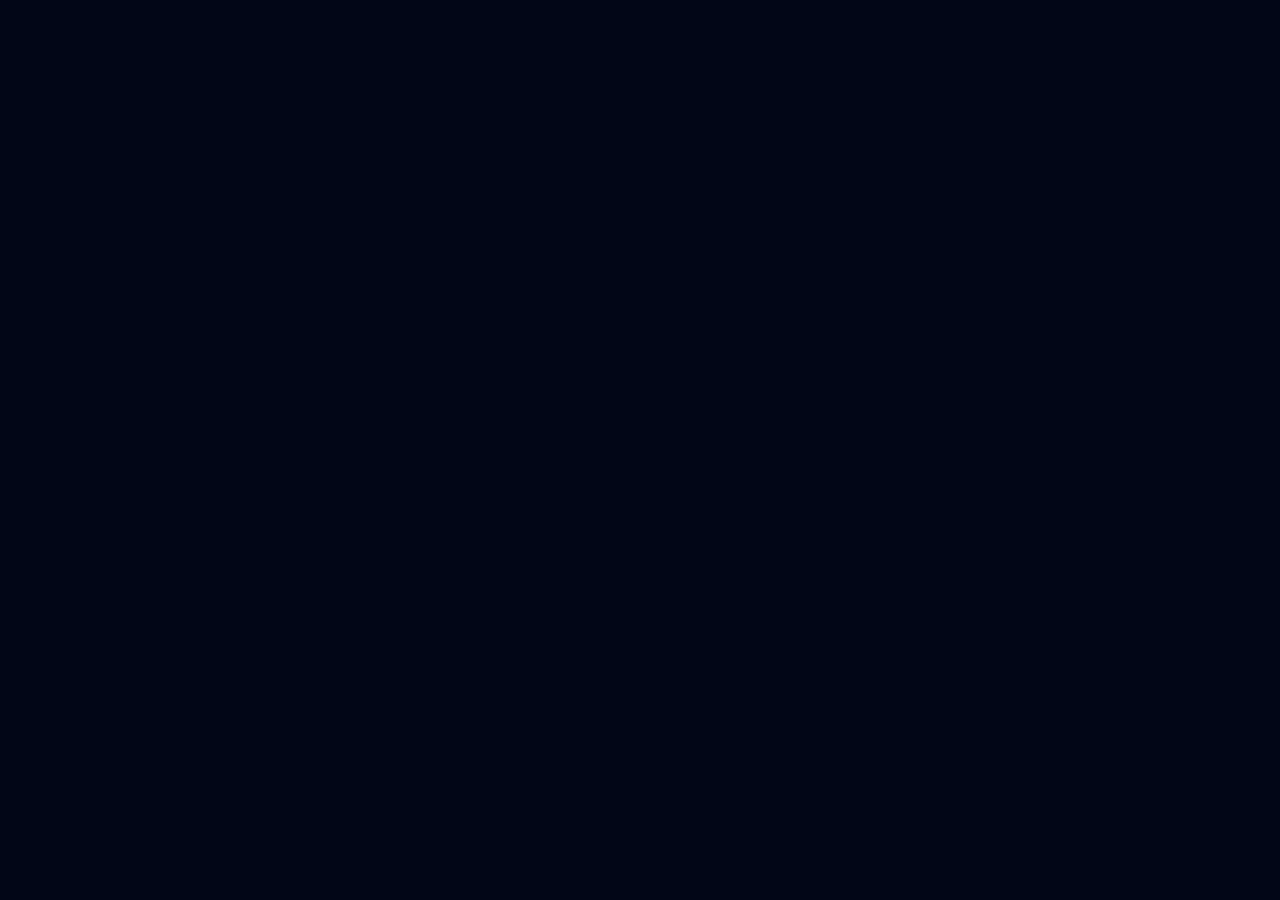
==== commit c4246e85: "Migrate portfolio to React app entry" ====
--- a/index.html
+++ b/index.html
@@ -25,359 +25,11 @@
   <link rel="stylesheet" href="styles.css" />
 </head>
 <body>
-  <a class="skip-link" href="#top">Skip to content</a>
-  <div class="scroll-progress" aria-hidden="true">
-    <span class="scroll-progress-fill"></span>
-  </div>
-  <div class="background-orb orb-a"></div>
-  <div class="background-orb orb-b"></div>
-  <div class="background-grid"></div>
+  <div id="root"></div>
 
-  <header class="site-header">
-    <nav class="container nav" aria-label="Main navigation">
-      <a href="#top" class="brand">
-        <span class="brand-avatar-wrap">
-          <img class="brand-avatar" src="public/images/projects/71824687-c457-4660-80fd-90d7ecdc3827-removebg-preview.png?v=20260323" alt="Jonh Kiervy Funtinilla profile photo" />
-        </span>
-        <span class="brand-name">Jonh Kiervy Funtinilla</span>
-      </a>
-      <div class="nav-actions">
-        <button class="menu-btn" aria-expanded="false" aria-label="Open menu">Menu</button>
-      </div>
-      <ul class="nav-links">
-        <li><a href="#about"><i class="bi bi-person"></i> About</a></li>
-        <li><a href="#experience"><i class="bi bi-briefcase"></i> Experience</a></li>
-        <li><a href="#education"><i class="bi bi-mortarboard"></i> Education</a></li>
-        <li><a href="#projects"><i class="bi bi-grid"></i> Projects</a></li>
-        <li><a href="#contact"><i class="bi bi-chat-dots"></i> Contact</a></li>
-      </ul>
-    </nav>
-  </header>
-
-  <main id="top">
-    <section class="hero container reveal">
-      <div class="hero-layout">
-        <div class="hero-text">
-          <p class="eyebrow">UI/UX Designer | Student | Focused on User-Centered Digital Products</p>
-          <p class="student-badge"><i class="bi bi-patch-check"></i> 2nd Year BSIT - UI/UX Student - 2026</p>
-          <h1>Designing intuitive digital experiences with thoughtful UI and user-centered UX.</h1>
-          <p class="hero-copy">
-            I help teams transform ideas into seamless, engaging products through research, wireframes,
-            prototypes, and clean visual design. I focus on usability, accessibility, and meaningful
-            user outcomes.
-          </p>
-          <div class="hero-actions">
-            <a class="btn btn-primary" href="#projects"><i class="bi bi-grid-3x3-gap"></i> View Projects</a>
-            <a class="btn btn-secondary" href="#contact"><i class="bi bi-chat-square-dots"></i> Let's Talk</a>
-          </div>
-        </div>
-        <figure class="hero-photo card">
-          <img
-            src="public/images/projects/71824687-c457-4660-80fd-90d7ecdc3827-removebg-preview.png?v=20260323"
-            alt="Photo of Jonh Kiervy Funtinilla"
-            loading="eager"
-            fetchpriority="high"
-            decoding="async"
-          />
-          <figcaption>Jonh Kiervy Funtinilla</figcaption>
-        </figure>
-      </div>
-      <ul class="highlights">
-        <li><i class="bi bi-mortarboard"></i> <span class="highlight-copy"><strong><span class="count-value" data-target="5">0</span> Projects</strong> in UI/UX design practice</span></li>
-        <li><i class="bi bi-calendar4-week"></i> <span class="highlight-copy"><strong><span class="count-value" data-target="2">0</span> Years</strong> of continuous design learning</span></li>
-        <li><i class="bi bi-universal-access"></i> <span class="highlight-copy"><strong><span class="count-value" data-target="5">0</span> Case Studies</strong> focused on usability</span></li>
-      </ul>
-    </section>
-
-    <section class="container section trust-strip reveal" aria-label="Daily tools">
-      <div class="card trust-strip-card">
-        <p class="eyebrow">Daily Workflow</p>
-        <h2>Tools I use every day</h2>
-        <p class="section-intro">Core tools I use to research, design, and build polished user experiences.</p>
-        <ul class="tool-strip">
-          <li><i class="bi bi-pen"></i> Figma</li>
-          <li><i class="bi bi-diagram-3"></i> FigJam</li>
-          <li><i class="bi bi-code-slash"></i> VS Code</li>
-        </ul>
-      </div>
-    </section>
-
-    <section id="about" class="container section reveal">
-      <div class="section-heading">
-        <p class="eyebrow">About</p>
-        <h2>UI/UX Designer</h2>
-        <p class="section-intro">I design clear, user-centered interfaces that balance usability and visual quality.</p>
-      </div>
-      <div class="card about-grid">
-        <p>
-          I am a UI/UX designer focused on creating clean, user-centered digital experiences.
-          I work closely with product teams to turn ideas into intuitive interfaces that are both
-          visually engaging and easy to use.
-        </p>
-        <p>
-          My strengths include user research, wireframing, prototyping, interaction design, and
-          design systems. I aim to solve real user problems while balancing business goals and
-          accessibility best practices.
-        </p>
-      </div>
-    </section>
-
-    <section id="experience" class="container section reveal">
-      <div class="section-heading">
-        <p class="eyebrow">Experience</p>
-        <h2>UI/UX Student Experience</h2>
-        <p class="section-intro">Hands-on academic and collaborative work focused on solving real user problems.</p>
-      </div>
-      <div class="timeline">
-        <article class="card timeline-item timeline-animate-item">
-          <div class="timeline-top">
-            <h3>UI/UX Design Student</h3>
-            <p>Academic Projects - 2024 - 2026</p>
-          </div>
-          <p>Designed user-centered interfaces and case studies focused on usability, accessibility, and visual hierarchy.</p>
-        </article>
-        <article class="card timeline-item timeline-animate-item">
-          <div class="timeline-top">
-            <h3>UX Research & Wireframing Practice</h3>
-            <p>Student Collaboration - 2024 - 2025</p>
-          </div>
-          <p>Conducted user interviews, built user flows, and created wireframes and prototypes for class-based product concepts.</p>
-        </article>
-        <article class="card timeline-item timeline-animate-item">
-          <div class="timeline-top">
-            <h3>UI Design & Prototyping</h3>
-            <p>Portfolio Development - 2025 - 2026</p>
-          </div>
-          <p>Created high-fidelity mockups and interactive prototypes using modern design tools for portfolio-ready projects.</p>
-        </article>
-      </div>
-    </section>
-
-    <section id="education" class="container section reveal">
-      <div class="section-heading">
-        <p class="eyebrow">Education</p>
-        <h2>Academic Background</h2>
-        <p class="section-intro">My academic path in Information Technology and UI/UX design foundations.</p>
-      </div>
-      <div class="card education-card">
-        <ul class="education-list">
-          <li class="education-item timeline-animate-item">
-            <div class="education-year">2026</div>
-            <h3>BS Information Technology - 2nd Year (Current)</h3>
-            <p>Western Institute of Technology - Started IT track in 2024</p>
-          </li>
-          <li class="education-item timeline-animate-item">
-            <div class="education-year">2024</div>
-            <h3>Senior High School Graduate</h3>
-            <p>Leganes National High School</p>
-          </li>
-          <li class="education-item timeline-animate-item">
-            <div class="education-year">2022</div>
-            <h3>Junior High School Graduate</h3>
-            <p>Leganes National High School</p>
-          </li>
-          <li class="education-item timeline-animate-item">
-            <div class="education-year">2018</div>
-            <h3>Elementary Graduate</h3>
-            <p>Leganes Central Elementary School</p>
-          </li>
-        </ul>
-      </div>
-    </section>
-
-    <section id="projects" class="container section reveal">
-      <div class="section-heading">
-        <p class="eyebrow">Projects</p>
-        <h2>Selected work</h2>
-        <p class="section-intro">A curated set of projects showcasing my process, design decisions, and outcomes.</p>
-      </div>
-      <div class="project-grid">
-        <article class="card project" data-project-card>
-          <img class="project-image" src="public/images/project2/Screenshot 2026-03-22 170251.png" alt="Notion AwesomeTodos project screenshot" loading="lazy" decoding="async" width="1200" height="760" />
-          <h3>Notion AwesomeTodos</h3>
-          <ul class="project-badges">
-            <li class="badge-solo"><i class="bi bi-person"></i> Solo Project</li>
-            <li class="badge-academic"><i class="bi bi-mortarboard"></i> Academic</li>
-          </ul>
-          <p>
-            A clean and intuitive task management app inspired by Notion, where users can add, organize, edit, and track daily tasks efficiently.
-          </p>
-          <ul class="project-meta">
-            <li><strong>Role:</strong> UI/UX Designer & Frontend Developer</li>
-            <li><strong>Tools:</strong> Figma, HTML, CSS, JavaScript</li>
-            <li><strong>Timeline:</strong> 2026 Student Project</li>
-          </ul>
-          <ul class="tags">
-            <li>TypeScript</li>
-            <li>React</li>
-            <li>Node.js</li>
-          </ul>
-        </article>
-        <article class="card project" data-project-card>
-          <div class="project-slider" data-slider>
-            <div class="project-slider-track">
-              <img class="project-image" src="public/images/project/1.jpg" alt="KonektBarangay slide 1" loading="lazy" decoding="async" width="1200" height="760" />
-              <img class="project-image" src="public/images/project/2.jpg" alt="KonektBarangay slide 2" loading="lazy" decoding="async" width="1200" height="760" />
-              <img class="project-image" src="public/images/project/3.jpg" alt="KonektBarangay slide 3" loading="lazy" decoding="async" width="1200" height="760" />
-              <img class="project-image" src="public/images/project/4.jpg" alt="KonektBarangay slide 4" loading="lazy" decoding="async" width="1200" height="760" />
-            </div>
-            <button class="slider-btn slider-prev" type="button" aria-label="Previous slide">
-              <i class="bi bi-chevron-left"></i>
-            </button>
-            <button class="slider-btn slider-next" type="button" aria-label="Next slide">
-              <i class="bi bi-chevron-right"></i>
-            </button>
-          </div>
-          <h3>KonektBarangay</h3>
-          <ul class="project-badges">
-            <li class="badge-team"><i class="bi bi-people"></i> Team Project</li>
-            <li class="badge-academic"><i class="bi bi-mortarboard"></i> Academic</li>
-          </ul>
-          <p>
-            KonektBarangay is our modern e-services platform where residents can book appointments, request barangay documents, and track service updates online with speed and convenience.
-          </p>
-          <ul class="project-meta">
-            <li><strong>Role:</strong> UI/UX Designer</li>
-            <li><strong>Tools:</strong> Figma</li>
-            <li><strong>Timeline:</strong> 2026 Team Project</li>
-          </ul>
-          <ul class="tags">
-            <li>Figma</li>
-          </ul>
-        </article>
-        <article class="card project" data-project-card>
-          <div class="project-slider" data-slider>
-            <div class="project-slider-track">
-              <img class="project-image" src="public/images/project3/i1.png?v=20260322" alt="My Portfolio slide 1" loading="lazy" decoding="async" width="1200" height="760" />
-              <img class="project-image" src="public/images/project3/i2.png" alt="My Portfolio slide 2" loading="lazy" decoding="async" width="1200" height="760" />
-              <img class="project-image" src="public/images/project3/i3.png" alt="My Portfolio slide 3" loading="lazy" decoding="async" width="1200" height="760" />
-              <img class="project-image" src="public/images/project3/i4.png" alt="My Portfolio slide 4" loading="lazy" decoding="async" width="1200" height="760" />
-              <img class="project-image" src="public/images/project3/i5.png" alt="My Portfolio slide 5" loading="lazy" decoding="async" width="1200" height="760" />
-            </div>
-            <button class="slider-btn slider-prev" type="button" aria-label="Previous slide">
-              <i class="bi bi-chevron-left"></i>
-            </button>
-            <button class="slider-btn slider-next" type="button" aria-label="Next slide">
-              <i class="bi bi-chevron-right"></i>
-            </button>
-          </div>
-          <h3>My Portfolio</h3>
-          <ul class="project-badges">
-            <li class="badge-solo"><i class="bi bi-person"></i> Solo Project</li>
-            <li class="badge-academic"><i class="bi bi-mortarboard"></i> Academic</li>
-          </ul>
-          <p>
-            A personal portfolio website that showcases my UI/UX journey, featured projects, education, and contact information with a modern, responsive design.
-          </p>
-          <ul class="project-meta">
-            <li><strong>Role:</strong> UI/UX Designer & Web Developer</li>
-            <li><strong>Tools:</strong> HTML, CSS, JavaScript, Figma</li>
-            <li><strong>Timeline:</strong> 2026 Personal Project</li>
-          </ul>
-          <ul class="tags">
-            <li>HTML</li>
-            <li>JavaScript</li>
-            <li>CSS</li>
-          </ul>
-        </article>
-      </div>
-    </section>
-
-    <section class="container section reveal">
-      <div class="section-heading">
-        <p class="eyebrow">UI/UX Capabilities</p>
-        <h2>UI/UX Skills & Tools</h2>
-        <p class="section-intro">Methods and tools I use to move from user insights to refined interfaces.</p>
-      </div>
-      <div class="card skills">
-        <span>User Research</span>
-        <span>Wireframing</span>
-        <span>Prototyping</span>
-        <span>Interaction Design</span>
-        <span>Information Architecture</span>
-        <span>Visual Design</span>
-        <span>Usability Testing</span>
-        <span>Design Systems</span>
-        <span>Figma</span>
-        <span>Canva</span>
-      </div>
-    </section>
-
-    <section class="container section reveal">
-      <div class="section-heading">
-        <p class="eyebrow">Design Mindset</p>
-        <h2>Design Principles</h2>
-        <p class="section-intro">The principles that guide every decision across research, interface, and interaction.</p>
-      </div>
-      <div class="principles-grid">
-        <article class="card principle-card">
-          <h3><i class="bi bi-eye"></i> Clarity</h3>
-          <p>I prioritize clear layouts and readable content so users can complete tasks quickly and confidently.</p>
-        </article>
-        <article class="card principle-card">
-          <h3><i class="bi bi-universal-access-circle"></i> Accessibility</h3>
-          <p>I design with contrast, hierarchy, and inclusive interactions so more users can use the product smoothly.</p>
-        </article>
-        <article class="card principle-card">
-          <h3><i class="bi bi-grid-1x2"></i> Consistency</h3>
-          <p>I keep components and patterns consistent to reduce confusion and make interfaces feel familiar.</p>
-        </article>
-        <article class="card principle-card">
-          <h3><i class="bi bi-chat-square-text"></i> Feedback</h3>
-          <p>I ensure every user action gets clear feedback through states, messages, and transitions.</p>
-        </article>
-      </div>
-    </section>
-
-    <section id="contact" class="container section reveal">
-      <div class="contact card">
-        <p class="eyebrow">Contact</p>
-        <h2>Let's build something valuable together.</h2>
-        <p>
-          Open to full-time roles, contract collaborations, and high-impact product work.
-        </p>
-        <div class="contact-links">
-          <a href="mailto:funtinillakiervy9@gmail.com"><i class="bi bi-envelope"></i> Gmail</a>
-          <a href="https://github.com/funtinillakiervy9-design" target="_blank" rel="noopener noreferrer"><i class="bi bi-github"></i> GitHub</a>
-          <a href="https://www.facebook.com/kirbiiiiastig" target="_blank" rel="noopener noreferrer"><i class="bi bi-facebook"></i> Facebook</a>
-          <a href="https://www.instagram.com/yvr.3ik/" target="_blank" rel="noopener noreferrer"><i class="bi bi-instagram"></i> Instagram</a>
-          <a href="https://www.tiktok.com/@kiervii" target="_blank" rel="noopener noreferrer"><i class="bi bi-tiktok"></i> TikTok</a>
-        </div>
-      </div>
-    </section>
-  </main>
-
-  <div class="project-modal" id="project-modal" aria-hidden="true">
-    <div class="project-modal-backdrop" data-modal-close></div>
-    <div class="project-modal-dialog card" role="dialog" aria-modal="true" aria-labelledby="project-modal-title">
-      <button class="project-modal-close" type="button" aria-label="Close project preview" data-modal-close>
-        <i class="bi bi-x-lg"></i>
-      </button>
-      <div class="project-modal-media">
-        <button class="project-modal-nav prev" type="button" aria-label="Previous image">
-          <i class="bi bi-chevron-left"></i>
-        </button>
-        <img id="project-modal-image" src="" alt="Project preview image" />
-        <button class="project-modal-nav next" type="button" aria-label="Next image">
-          <i class="bi bi-chevron-right"></i>
-        </button>
-      </div>
-      <div class="project-modal-body">
-        <h3 id="project-modal-title"></h3>
-        <p id="project-modal-desc"></p>
-        <div id="project-modal-tags" class="project-modal-tags"></div>
-      </div>
-    </div>
-  </div>
-
-  <footer class="site-footer">
-    <div class="container">
-      <p>&copy; <span id="year"></span> Jonh Kiervy Funtinilla. All rights reserved.</p>
-    </div>
-  </footer>
-
-  <script src="script.js"></script>
+  <script crossorigin src="https://unpkg.com/react@18/umd/react.production.min.js"></script>
+  <script crossorigin src="https://unpkg.com/react-dom@18/umd/react-dom.production.min.js"></script>
+  <script src="https://unpkg.com/@babel/standalone/babel.min.js"></script>
+  <script type="text/babel" data-presets="react" src="app.jsx"></script>
 </body>
-</html>
-
-
+</html>
--- a/styles.css
+++ b/styles.css
@@ -1,1481 +1 @@
-:root {
-  --bg: #020617;
-  --surface: #0d0e12;
-  --surface-strong: #13151b;
-  --text: #f4f5f7;
-  --muted: #b0b4be;
-  --line: #252833;
-  --brand: #2563eb;
-  --brand-strong: #1d4ed8;
-  --accent: #7dd3fc;
-  --shadow: 0 22px 46px rgba(0, 0, 0, 0.4);
-  --radius: 16px;
-  --hover-bg-soft: rgba(37, 99, 235, 0.16);
-  --hover-bg-chip: rgba(37, 99, 235, 0.22);
-  --hover-bg-strong: rgba(37, 99, 235, 0.75);
-}
-
-*,
-*::before,
-*::after {
-  box-sizing: border-box;
-}
-
-html {
-  scroll-behavior: smooth;
-}
-
-body {
-  margin: 0;
-  font-family: "Manrope", sans-serif;
-  color: var(--text);
-  line-height: 1.55;
-  font-size: 16px;
-  overflow-x: hidden;
-  background: radial-gradient(circle at 50% 22%, rgba(37, 99, 235, 0.24), transparent 38%),
-    radial-gradient(circle at 78% 88%, rgba(125, 211, 252, 0.12), transparent 34%),
-    #020617;
-}
-
-body.modal-open {
-  overflow: hidden;
-}
-
-h1,
-h2,
-h3,
-.brand {
-  font-family: "Sora", sans-serif;
-  margin: 0;
-  line-height: 1.15;
-}
-
-p {
-  margin: 0;
-}
-
-a {
-  color: inherit;
-  text-decoration: none;
-}
-
-img {
-  display: block;
-  max-width: 100%;
-}
-
-main > .section {
-  content-visibility: auto;
-  contain-intrinsic-size: 600px;
-}
-
-ul {
-  margin: 0;
-  padding: 0;
-  list-style: none;
-}
-
-.skip-link {
-  position: absolute;
-  left: 1rem;
-  top: -100%;
-  z-index: 999;
-  padding: 0.55rem 0.85rem;
-  border-radius: 8px;
-  background: #dbeafe;
-  color: #0f172a;
-  font-weight: 700;
-}
-
-.skip-link:focus {
-  top: 0.9rem;
-}
-
-.scroll-progress {
-  position: fixed;
-  top: 0;
-  left: 0;
-  width: 100%;
-  height: 3px;
-  z-index: 60;
-  background: rgba(148, 163, 184, 0.15);
-  pointer-events: none;
-}
-
-.scroll-progress-fill {
-  display: block;
-  width: 100%;
-  height: 100%;
-  transform-origin: left center;
-  transform: scaleX(0);
-  background: linear-gradient(90deg, #2563eb, #7dd3fc);
-  box-shadow: 0 0 12px rgba(125, 211, 252, 0.45);
-  transition: transform 0.1s linear;
-}
-
-a:focus-visible,
-button:focus-visible {
-  outline: 2px solid var(--accent);
-  outline-offset: 2px;
-}
-
-.container {
-  width: min(1140px, 92vw);
-  margin: 0 auto;
-}
-
-.site-header {
-  position: sticky;
-  top: 0;
-  z-index: 25;
-  backdrop-filter: blur(8px);
-  background: rgba(5, 5, 7, 0.72);
-  border-bottom: 1px solid rgba(255, 255, 255, 0.06);
-}
-
-.nav {
-  min-height: 78px;
-  display: flex;
-  align-items: center;
-  justify-content: flex-start;
-}
-
-.nav-actions {
-  margin-left: 0.8rem;
-  order: 3;
-  display: flex;
-  align-items: center;
-  gap: 0.6rem;
-}
-
-
-.brand {
-  display: inline-flex;
-  align-items: center;
-  gap: 0.62rem;
-  font-size: 0.95rem;
-  letter-spacing: 0.07em;
-  text-transform: uppercase;
-  padding: 0.34rem 0.92rem 0.34rem 0.42rem;
-  border: 1px solid rgba(255, 255, 255, 0.12);
-  border-radius: 999px;
-  background: rgba(255, 255, 255, 0.03);
-  transition: transform 0.2s ease, border-color 0.2s ease, box-shadow 0.2s ease, color 0.2s ease;
-}
-
-.brand-avatar-wrap {
-  width: 38px;
-  height: 38px;
-  border-radius: 999px;
-  padding: 2px;
-  background: radial-gradient(circle at 30% 30%, #c4b5fd, #8b5cf6 50%, #1d4ed8);
-  box-shadow: 0 0 0 2px rgba(125, 211, 252, 0.15), 0 0 18px rgba(99, 102, 241, 0.42);
-  transition: box-shadow 0.22s ease, transform 0.22s ease;
-}
-
-.brand-avatar {
-  width: 100%;
-  height: 100%;
-  border-radius: 999px;
-  object-fit: cover;
-  border: 2px solid rgba(2, 6, 23, 0.9);
-}
-
-.brand-name {
-  line-height: 1;
-}
-
-.brand:hover {
-  transform: translateY(-1px);
-  border-color: rgba(125, 211, 252, 0.55);
-  background: var(--hover-bg-soft);
-  box-shadow: 0 10px 20px rgba(2, 6, 23, 0.22);
-}
-
-.brand:hover .brand-avatar-wrap {
-  transform: scale(1.04);
-  box-shadow: 0 0 0 2px rgba(125, 211, 252, 0.25), 0 0 22px rgba(99, 102, 241, 0.6);
-}
-
-.brand:active {
-  transform: translateY(0) scale(0.99);
-}
-
-.nav-links {
-  margin-left: auto;
-  display: flex;
-  gap: 1.4rem;
-}
-
-.nav-links a {
-  display: inline-flex;
-  align-items: center;
-  gap: 0.42rem;
-  color: var(--muted);
-  font-weight: 600;
-  padding: 0.28rem 0.52rem;
-  border-radius: 8px;
-  transition: color 0.28s cubic-bezier(0.22, 1, 0.36, 1),
-    transform 0.28s cubic-bezier(0.22, 1, 0.36, 1),
-    background-color 0.28s cubic-bezier(0.22, 1, 0.36, 1),
-    box-shadow 0.28s cubic-bezier(0.22, 1, 0.36, 1);
-  position: relative;
-}
-
-.nav-links a:hover {
-  color: var(--accent);
-  background: linear-gradient(180deg, rgba(37, 99, 235, 0.14), rgba(37, 99, 235, 0.08));
-  transform: translateY(-1.5px);
-  box-shadow: 0 8px 18px rgba(2, 6, 23, 0.24);
-}
-
-.nav-links a.active {
-  color: #dbeafe;
-  background: linear-gradient(180deg, rgba(37, 99, 235, 0.3), rgba(37, 99, 235, 0.16));
-  box-shadow: inset 0 0 0 1px rgba(125, 211, 252, 0.32), 0 6px 14px rgba(2, 6, 23, 0.2);
-}
-
-.nav-links a::after {
-  content: "";
-  position: absolute;
-  left: 0.52rem;
-  right: 0.52rem;
-  bottom: 0.18rem;
-  height: 1.5px;
-  border-radius: 999px;
-  background: linear-gradient(90deg, rgba(125, 211, 252, 0.12), rgba(125, 211, 252, 0.92), rgba(125, 211, 252, 0.12));
-  transform: scaleX(0.35);
-  opacity: 0;
-  transition: transform 0.32s cubic-bezier(0.22, 1, 0.36, 1),
-    opacity 0.32s cubic-bezier(0.22, 1, 0.36, 1);
-}
-
-.nav-links a:hover::after {
-  transform: scaleX(1);
-  opacity: 1;
-}
-
-.nav-links a.active::after {
-  transform: scaleX(1);
-  opacity: 1;
-}
-
-.nav-links a:active {
-  transform: translateY(-0.4px) scale(0.985);
-}
-
-.menu-btn {
-  display: none;
-  border: 1px solid var(--line);
-  border-radius: 999px;
-  background: var(--surface);
-  color: var(--text);
-  padding: 0.45rem 0.95rem;
-  font-weight: 700;
-  font-family: inherit;
-  transition: border-color 0.2s ease, color 0.2s ease, transform 0.2s ease;
-}
-
-.menu-btn:hover {
-  border-color: var(--brand);
-  color: var(--brand);
-  background: var(--hover-bg-soft);
-  transform: translateY(-1px);
-}
-
-.hero {
-  padding: 5.2rem 0 3.2rem;
-  position: relative;
-  --hero-parallax-x: 0px;
-  --hero-parallax-y: 0px;
-  --hero-scroll-shift: 0px;
-  perspective: 1200px;
-}
-
-.hero-layout {
-  display: grid;
-  grid-template-columns: 1.1fr 0.9fr;
-  gap: 1.5rem;
-  align-items: end;
-  transform-style: preserve-3d;
-}
-
-.hero-text {
-  transform: translate3d(
-      calc(var(--hero-parallax-x) * -0.45),
-      calc(var(--hero-parallax-y) * -0.5 + (var(--hero-scroll-shift) * -0.28)),
-      0
-    );
-  transition: transform 0.22s ease-out;
-}
-
-.eyebrow {
-  text-transform: uppercase;
-  letter-spacing: 0.1em;
-  font-size: 0.76rem;
-  color: var(--accent);
-  font-weight: 800;
-  margin-bottom: 1rem;
-}
-
-.hero h1 {
-  max-width: 760px;
-  font-size: clamp(1.9rem, 5vw, 3.65rem);
-  line-height: 1.02;
-  letter-spacing: -0.03em;
-}
-
-.hero-copy {
-  margin-top: 1rem;
-  max-width: 670px;
-  font-size: 1rem;
-  color: var(--muted);
-}
-
-.student-badge {
-  display: inline-flex;
-  align-items: center;
-  gap: 0.45rem;
-  margin-bottom: 0.95rem;
-  padding: 0.35rem 0.7rem;
-  border-radius: 999px;
-  border: 1px solid rgba(125, 211, 252, 0.45);
-  background: rgba(37, 99, 235, 0.16);
-  color: #dbeafe;
-  font-size: 0.82rem;
-  font-weight: 700;
-  letter-spacing: 0.02em;
-}
-
-.hero-actions {
-  margin-top: 2rem;
-  display: flex;
-  gap: 0.85rem;
-  flex-wrap: wrap;
-}
-
-.btn {
-  display: inline-flex;
-  align-items: center;
-  justify-content: center;
-  gap: 0.5rem;
-  border-radius: 999px;
-  padding: 0.72rem 1.35rem;
-  font-weight: 700;
-  border: 1px solid transparent;
-  transition: transform 0.22s ease, box-shadow 0.22s ease, background-color 0.22s ease,
-    color 0.22s ease, border-color 0.22s ease;
-}
-
-.btn-primary {
-  background: linear-gradient(120deg, var(--brand) 0%, var(--brand-strong) 100%);
-  color: #fff7f1;
-  box-shadow: 0 10px 20px rgba(37, 99, 235, 0.35);
-}
-
-.btn-primary:hover {
-  transform: translateY(-2px);
-  filter: brightness(1.06);
-  box-shadow: 0 13px 24px rgba(37, 99, 235, 0.45);
-}
-
-.btn-secondary {
-  background: transparent;
-  border-color: rgba(255, 255, 255, 0.18);
-  color: var(--text);
-}
-
-.btn-secondary:hover {
-  border-color: var(--brand);
-  color: var(--accent);
-  background: var(--hover-bg-soft);
-  transform: translateY(-2px);
-  box-shadow: 0 8px 16px rgba(125, 211, 252, 0.14);
-}
-
-.hero-photo {
-  padding: 0.95rem 0.95rem 0.72rem;
-  background: linear-gradient(180deg, rgba(15, 36, 90, 0.36), rgba(5, 13, 38, 0.58));
-  transform: translate3d(
-      calc(var(--hero-parallax-x) * 0.36),
-      calc(var(--hero-parallax-y) * 0.46 + (var(--hero-scroll-shift) * 0.44)),
-      0
-    );
-  transition: transform 0.22s ease-out;
-  border: 1px solid rgba(125, 211, 252, 0.2);
-  border-radius: 22px;
-  overflow: hidden;
-  box-shadow: none;
-}
-
-.hero-photo img {
-  width: 100%;
-  aspect-ratio: 4 / 5;
-  object-fit: cover;
-  border-radius: 16px;
-  border: 1px solid rgba(125, 211, 252, 0.16);
-}
-
-.hero-photo figcaption {
-  margin-top: 0.7rem;
-  color: #e2e8f0;
-  font-size: 0.82rem;
-  letter-spacing: 0.01em;
-  padding-left: 0.05rem;
-}
-
-.hero-photo.card:hover {
-  transform: translate3d(
-      calc(var(--hero-parallax-x) * 0.36),
-      calc(var(--hero-parallax-y) * 0.46 + (var(--hero-scroll-shift) * 0.44)),
-      0
-    );
-  border-color: rgba(125, 211, 252, 0.2);
-  box-shadow: none;
-}
-
-.highlights {
-  margin-top: 2.3rem;
-  display: grid;
-  grid-template-columns: repeat(3, minmax(180px, 1fr));
-  gap: 0.95rem;
-  transform: translate3d(
-      calc(var(--hero-parallax-x) * -0.2),
-      calc(var(--hero-parallax-y) * -0.1 + (var(--hero-scroll-shift) * -0.2)),
-      0
-    );
-  transition: transform 0.26s ease-out;
-}
-
-.highlights li {
-  display: flex;
-  align-items: flex-start;
-  gap: 0.5rem;
-  background: rgba(255, 255, 255, 0.02);
-  border: 1px solid rgba(255, 255, 255, 0.12);
-  border-radius: 14px;
-  padding: 0.92rem 1rem;
-  color: #c5c9d1;
-  min-height: 76px;
-}
-
-.highlights strong {
-  color: #f7f8fa;
-}
-
-.highlights i {
-  color: var(--accent);
-  font-size: 1rem;
-  margin-top: 0.2rem;
-}
-
-.highlight-copy {
-  display: -webkit-box;
-  -webkit-line-clamp: 2;
-  -webkit-box-orient: vertical;
-  overflow: hidden;
-  line-height: 1.35;
-}
-
-.section {
-  padding: 4.2rem 0 0;
-  position: relative;
-}
-
-.section + .section::before {
-  content: "";
-  position: absolute;
-  left: 0;
-  right: 0;
-  top: -1.55rem;
-  height: 1px;
-  background: linear-gradient(90deg, rgba(125, 211, 252, 0), rgba(125, 211, 252, 0.42), rgba(125, 211, 252, 0));
-  pointer-events: none;
-}
-
-.trust-strip {
-  padding-top: 1.5rem;
-}
-
-.trust-strip-card {
-  padding: 1.25rem 1.3rem;
-  background: linear-gradient(180deg, rgba(37, 99, 235, 0.14), rgba(255, 255, 255, 0.02));
-}
-
-.trust-strip-card h2 {
-  font-size: clamp(1.25rem, 2.2vw, 1.7rem);
-  margin-bottom: 0.8rem;
-}
-
-.tool-strip {
-  display: grid;
-  grid-template-columns: repeat(auto-fit, minmax(220px, 1fr));
-  gap: 0.7rem;
-}
-
-.tool-strip li {
-  display: inline-flex;
-  align-items: center;
-  justify-content: center;
-  gap: 0.52rem;
-  min-height: 48px;
-  border-radius: 12px;
-  border: 1px solid rgba(125, 211, 252, 0.34);
-  background: rgba(2, 6, 23, 0.45);
-  color: #dbeafe;
-  font-weight: 700;
-  letter-spacing: 0.02em;
-  transition: transform 0.22s ease, border-color 0.22s ease, background-color 0.22s ease, box-shadow 0.22s ease;
-}
-
-.tool-strip li i {
-  color: var(--accent);
-  font-size: 0.95rem;
-}
-
-.tool-strip li:hover {
-  transform: translateY(-2px);
-  border-color: rgba(125, 211, 252, 0.76);
-  background: rgba(37, 99, 235, 0.26);
-  box-shadow: 0 10px 20px rgba(2, 6, 23, 0.3);
-}
-
-#top,
-#about,
-#experience,
-#education,
-#projects,
-#contact {
-  scroll-margin-top: 96px;
-}
-
-.section-heading {
-  margin-bottom: 1.2rem;
-}
-
-.section-heading h2 {
-  position: relative;
-  display: inline-block;
-  font-size: clamp(1.55rem, 3.2vw, 3rem);
-  letter-spacing: -0.02em;
-  padding-bottom: 0.5rem;
-}
-
-.section-intro {
-  margin-top: 0.55rem;
-  max-width: 62ch;
-  color: #b8bfcb;
-  font-size: 0.96rem;
-  line-height: 1.55;
-}
-
-.section-heading h2::after {
-  content: "";
-  position: absolute;
-  left: 0;
-  bottom: 0;
-  width: min(220px, 100%);
-  height: 2px;
-  border-radius: 999px;
-  background: linear-gradient(90deg, rgba(37, 99, 235, 0.25), rgba(125, 211, 252, 1), rgba(37, 99, 235, 0.25));
-  background-size: 200% 100%;
-  animation: headingGradientShift 5s ease-in-out infinite;
-}
-
-@keyframes headingGradientShift {
-  0% {
-    background-position: 0% 50%;
-  }
-  50% {
-    background-position: 100% 50%;
-  }
-  100% {
-    background-position: 0% 50%;
-  }
-}
-
-.card {
-  border: 1px solid rgba(255, 255, 255, 0.11);
-  background: linear-gradient(180deg, rgba(255, 255, 255, 0.02), rgba(255, 255, 255, 0.01));
-  border-radius: var(--radius);
-  box-shadow: var(--shadow);
-  transition: transform 0.28s ease, border-color 0.28s ease, box-shadow 0.28s ease;
-}
-
-.card:hover {
-  transform: translateY(-4px);
-  border-color: rgba(125, 211, 252, 0.33);
-  box-shadow: 0 26px 42px rgba(2, 6, 23, 0.5);
-}
-
-.about-grid {
-  display: grid;
-  grid-template-columns: 1fr 1fr;
-  gap: 1.2rem;
-  padding: 1.4rem;
-  color: #c5c9d1;
-}
-
-.timeline {
-  display: grid;
-  gap: 0.95rem;
-}
-
-.timeline-item {
-  padding: 1.2rem 1.3rem;
-}
-
-.timeline-animate-item {
-  opacity: 0;
-  transform: translateY(18px) scale(0.99);
-  transition: opacity 0.58s ease, transform 0.58s cubic-bezier(0.22, 1, 0.36, 1);
-}
-
-.timeline-animate-item.is-visible {
-  opacity: 1;
-  transform: translateY(0) scale(1);
-}
-
-.timeline-top {
-  display: flex;
-  align-items: baseline;
-  justify-content: space-between;
-  gap: 1rem;
-  margin-bottom: 0.45rem;
-}
-
-.timeline-top p {
-  color: #afb4be;
-  font-size: 0.95rem;
-}
-
-.education-card {
-  padding: 1.45rem 1.55rem 1.15rem;
-  overflow: hidden;
-}
-
-.education-list {
-  position: relative;
-  display: grid;
-  gap: 1.25rem;
-}
-
-.education-list::before {
-  content: "";
-  position: absolute;
-  left: 1rem;
-  top: 0.5rem;
-  bottom: 0.9rem;
-  width: 1px;
-  background: linear-gradient(180deg, rgba(125, 211, 252, 0.55), rgba(125, 211, 252, 0.22));
-}
-
-.education-item {
-  position: relative;
-  padding-left: 3rem;
-  padding-right: 5rem;
-  padding-bottom: 0.2rem;
-}
-
-.education-item::before {
-  content: "";
-  position: absolute;
-  left: 0.56rem;
-  top: 0.44rem;
-  width: 14px;
-  height: 14px;
-  border-radius: 999px;
-  border: 2px solid var(--accent);
-  background: #020617;
-  box-shadow: 0 0 0 5px rgba(125, 211, 252, 0.12);
-}
-
-.education-item h3 {
-  font-size: clamp(1rem, 2.2vw, 1.55rem);
-  line-height: 1.25;
-  margin-bottom: 0.2rem;
-}
-
-.education-item p {
-  color: #b6bbc5;
-}
-
-.education-year {
-  position: absolute;
-  right: 0;
-  top: 0.2rem;
-  font-weight: 700;
-  color: #dbeafe;
-  letter-spacing: 0.02em;
-}
-
-.project-grid {
-  display: grid;
-  grid-template-columns: repeat(3, minmax(0, 1fr));
-  gap: 1.15rem;
-  align-items: stretch;
-}
-
-.project[data-project-card] {
-  position: relative;
-}
-
-.project {
-  position: relative;
-  overflow: hidden;
-  padding: 1.2rem;
-  display: grid;
-  grid-template-rows: 220px minmax(2.4rem, auto) minmax(2.35rem, auto) 9.6rem 5.3rem auto;
-  row-gap: 0.62rem;
-  height: 100%;
-  background: linear-gradient(180deg, rgba(16, 40, 99, 0.24), rgba(3, 9, 28, 0.82));
-  border-color: rgba(125, 211, 252, 0.22);
-  box-shadow: 0 20px 42px rgba(2, 6, 23, 0.45), inset 0 1px 0 rgba(125, 211, 252, 0.06);
-  transition: transform 0.25s ease, border-color 0.25s ease;
-}
-
-.project::before {
-  content: "";
-  position: absolute;
-  inset: 0;
-  background-image: linear-gradient(rgba(125, 211, 252, 0.045) 1px, transparent 1px),
-    linear-gradient(90deg, rgba(125, 211, 252, 0.045) 1px, transparent 1px);
-  background-size: 34px 34px;
-  opacity: 0.55;
-  pointer-events: none;
-}
-
-.project > * {
-  position: relative;
-  z-index: 1;
-}
-
-.project h3 {
-  display: flex;
-  align-items: flex-start;
-  margin: 0;
-  line-height: 1.12;
-}
-
-.project-slider {
-  position: relative;
-  overflow: hidden;
-  border-radius: 10px;
-  border: 1px solid rgba(255, 255, 255, 0.14);
-  margin-bottom: 0;
-  height: 220px;
-  background: #040a1f;
-}
-
-.project-slider-track {
-  display: flex;
-  height: 100%;
-  transition: transform 0.5s ease;
-  will-change: transform;
-}
-
-.project-slider .project-image {
-  flex: 0 0 100%;
-  height: 100%;
-  object-fit: contain;
-  background: rgba(2, 6, 23, 0.6);
-  padding: 0.35rem;
-  transition: transform 0.35s ease, filter 0.35s ease;
-}
-
-.project:hover .project-image {
-  transform: scale(1.03);
-  filter: saturate(1.08);
-}
-
-.project-image {
-  width: 100%;
-  min-width: 100%;
-  margin-bottom: 0;
-  border-radius: 8px;
-}
-
-.project > .project-image {
-  height: 220px;
-  object-fit: cover;
-  border: 1px solid rgba(255, 255, 255, 0.14);
-  background: #040a1f;
-  padding: 0.35rem;
-}
-
-.slider-btn {
-  position: absolute;
-  top: 50%;
-  transform: translateY(-50%);
-  width: 34px;
-  height: 34px;
-  border-radius: 999px;
-  border: 1px solid rgba(255, 255, 255, 0.32);
-  background: rgba(2, 6, 23, 0.75);
-  color: #e2e8f0;
-  display: inline-flex;
-  align-items: center;
-  justify-content: center;
-  cursor: pointer;
-  transition: background-color 0.2s ease, border-color 0.2s ease, color 0.2s ease, opacity 0.2s ease;
-  opacity: 0.92;
-}
-
-.slider-btn:hover {
-  background: var(--hover-bg-strong);
-  border-color: rgba(125, 211, 252, 0.75);
-  color: #ffffff;
-  transform: translateY(-50%) scale(1.07);
-}
-
-.slider-prev {
-  left: 0.55rem;
-}
-
-.slider-next {
-  right: 0.55rem;
-}
-
-.slider-dots {
-  position: absolute;
-  left: 50%;
-  bottom: 0.55rem;
-  transform: translateX(-50%);
-  display: inline-flex;
-  align-items: center;
-  gap: 0.38rem;
-  padding: 0.24rem 0.45rem;
-  border-radius: 999px;
-  background: rgba(2, 6, 23, 0.6);
-  border: 1px solid rgba(255, 255, 255, 0.13);
-}
-
-.slider-dot {
-  width: 8px;
-  height: 8px;
-  border-radius: 999px;
-  border: 0;
-  background: rgba(226, 232, 240, 0.5);
-  cursor: pointer;
-  padding: 0;
-  transition: transform 0.2s ease, background-color 0.2s ease;
-}
-
-.slider-dot.active {
-  background: var(--accent);
-  transform: scale(1.2);
-}
-
-.slider-dot:hover {
-  background: var(--hover-bg-strong);
-  transform: scale(1.16);
-}
-
-.project:hover {
-  transform: translateY(-4px);
-  border-color: rgba(37, 99, 235, 0.55);
-}
-
-.project p {
-  color: #c3c8d1;
-  margin: 0;
-  font-size: 0.98rem;
-  height: 9.6rem;
-  overflow: hidden;
-  display: -webkit-box;
-  -webkit-line-clamp: 5;
-  -webkit-box-orient: vertical;
-}
-
-.project-badges {
-  display: flex;
-  flex-wrap: wrap;
-  align-items: center;
-  gap: 0.4rem;
-  margin: 0;
-  min-height: 2.35rem;
-}
-
-.project-badges li {
-  display: inline-flex;
-  align-items: center;
-  gap: 0.35rem;
-  border-radius: 999px;
-  padding: 0.22rem 0.56rem;
-  font-size: 0.72rem;
-  font-weight: 700;
-  letter-spacing: 0.04em;
-  text-transform: uppercase;
-}
-
-.badge-team {
-  border: 1px solid rgba(125, 211, 252, 0.62);
-  background: rgba(14, 116, 144, 0.25);
-  color: #bae6fd;
-}
-
-.badge-solo {
-  border: 1px solid rgba(37, 99, 235, 0.6);
-  background: rgba(37, 99, 235, 0.24);
-  color: #dbeafe;
-}
-
-.badge-academic {
-  border: 1px solid rgba(196, 181, 253, 0.5);
-  background: rgba(79, 70, 229, 0.2);
-  color: #ddd6fe;
-}
-
-.project-meta {
-  display: grid;
-  gap: 0.32rem;
-  margin: 0;
-  color: #b7bfcb;
-  font-size: 0.86rem;
-  line-height: 1.45;
-  height: 5.3rem;
-  overflow: hidden;
-  align-content: start;
-}
-
-.project-meta strong {
-  color: #e8ecf3;
-}
-
-
-.tags {
-  display: flex;
-  flex-wrap: wrap;
-  gap: 0.45rem;
-  margin-top: 0;
-  align-self: end;
-}
-
-.tags li {
-  border: 1px solid rgba(125, 211, 252, 0.45);
-  background: rgba(37, 99, 235, 0.16);
-  color: #dbeafe;
-  border-radius: 999px;
-  padding: 0.24rem 0.62rem;
-  font-size: 0.77rem;
-  font-weight: 700;
-  letter-spacing: 0.06em;
-  text-transform: uppercase;
-  transition: transform 0.2s ease, box-shadow 0.2s ease, border-color 0.2s ease;
-}
-
-.tags li:hover {
-  transform: translateY(-2px);
-  border-color: rgba(125, 211, 252, 0.85);
-  background: var(--hover-bg-chip);
-  box-shadow: 0 6px 12px rgba(37, 99, 235, 0.22);
-}
-
-.skills {
-  padding: 1.2rem;
-  display: flex;
-  flex-wrap: wrap;
-  gap: 0.6rem;
-}
-
-.skills span {
-  border: 1px solid rgba(255, 255, 255, 0.14);
-  border-radius: 10px;
-  background: var(--surface-strong);
-  padding: 0.45rem 0.72rem;
-  font-weight: 600;
-  font-size: 0.9rem;
-  color: #e5e7eb;
-  transition: border-color 0.2s ease, transform 0.2s ease, background-color 0.2s ease;
-}
-
-.skills span:hover {
-  border-color: rgba(125, 211, 252, 0.6);
-  background: var(--hover-bg-chip);
-  transform: translateY(-2px);
-}
-
-.principles-grid {
-  display: grid;
-  grid-template-columns: repeat(4, minmax(0, 1fr));
-  gap: 0.9rem;
-}
-
-.principle-card {
-  padding: 1rem;
-  background: linear-gradient(180deg, rgba(37, 99, 235, 0.16), rgba(255, 255, 255, 0.02));
-}
-
-.principle-card h3 {
-  display: flex;
-  align-items: center;
-  gap: 0.45rem;
-  font-size: 1.05rem;
-  margin-bottom: 0.45rem;
-}
-
-.principle-card h3 i {
-  color: var(--accent);
-}
-
-.principle-card p {
-  color: #c3c8d1;
-  font-size: 0.94rem;
-}
-
-.contact {
-  padding: 1.6rem;
-  background: radial-gradient(circle at 50% 0%, rgba(37, 99, 235, 0.22), rgba(37, 99, 235, 0) 45%),
-    rgba(255, 255, 255, 0.02);
-}
-
-.contact h2 {
-  margin-bottom: 0.65rem;
-}
-
-.contact p {
-  color: #c3c8d1;
-  max-width: 560px;
-  font-size: 0.98rem;
-}
-
-.contact-links {
-  margin-top: 1rem;
-  display: flex;
-  flex-wrap: wrap;
-  gap: 1rem;
-}
-
-.contact-links a {
-  display: inline-flex;
-  align-items: center;
-  gap: 0.45rem;
-  color: #f4f5f7;
-  font-weight: 700;
-  transition: color 0.2s ease, transform 0.2s ease, text-shadow 0.2s ease;
-}
-
-.contact-links a:hover {
-  color: var(--accent);
-  transform: translateY(-1px);
-  text-shadow: 0 0 14px rgba(125, 211, 252, 0.45);
-}
-
-.project-modal {
-  position: fixed;
-  inset: 0;
-  z-index: 1100;
-  display: grid;
-  place-items: center;
-  opacity: 0;
-  visibility: hidden;
-  pointer-events: none;
-  transition: opacity 0.34s ease, visibility 0.34s ease;
-}
-
-.project-modal.open {
-  opacity: 1;
-  visibility: visible;
-  pointer-events: auto;
-}
-
-.project-modal-backdrop {
-  position: absolute;
-  inset: 0;
-  background: radial-gradient(circle at 50% 28%, rgba(37, 99, 235, 0.22), rgba(2, 6, 23, 0.78) 56%),
-    rgba(2, 6, 23, 0.78);
-  backdrop-filter: blur(9px) saturate(1.05);
-  opacity: 0;
-  transition: opacity 0.34s ease;
-}
-
-.project-modal-dialog {
-  position: relative;
-  z-index: 1;
-  width: min(920px, 92vw);
-  max-height: 88vh;
-  overflow: auto;
-  padding: 1rem;
-  background: linear-gradient(180deg, rgba(18, 35, 84, 0.38), rgba(4, 8, 26, 0.84));
-  border: 1px solid rgba(125, 211, 252, 0.26);
-  box-shadow: 0 28px 54px rgba(2, 6, 23, 0.58), inset 0 1px 0 rgba(255, 255, 255, 0.08);
-  transform: translateY(24px) scale(0.97);
-  opacity: 0;
-  transition: transform 0.34s cubic-bezier(0.22, 1, 0.36, 1), opacity 0.34s ease;
-}
-
-.project-modal.open .project-modal-backdrop {
-  opacity: 1;
-}
-
-.project-modal.open .project-modal-dialog {
-  transform: translateY(0) scale(1);
-  opacity: 1;
-}
-
-.project-modal-close {
-  position: absolute;
-  top: 0.6rem;
-  right: 0.6rem;
-  z-index: 3;
-  width: 44px;
-  height: 44px;
-  border-radius: 999px;
-  border: 1px solid rgba(255, 255, 255, 0.5);
-  background: rgba(2, 6, 23, 0.92);
-  color: #f8fafc;
-  display: inline-flex;
-  align-items: center;
-  justify-content: center;
-  cursor: pointer;
-  box-shadow: 0 10px 20px rgba(2, 6, 23, 0.35);
-  transition: transform 0.2s ease, background-color 0.2s ease, border-color 0.2s ease;
-}
-
-.project-modal-close i {
-  font-size: 1rem;
-}
-
-.project-modal-close:hover {
-  transform: scale(1.05);
-  background: var(--hover-bg-strong);
-  border-color: rgba(125, 211, 252, 0.8);
-}
-
-.project-modal-close:active {
-  transform: scale(0.97);
-}
-
-.project-modal-media {
-  position: relative;
-  border-radius: 12px;
-  overflow: hidden;
-  border: 1px solid rgba(125, 211, 252, 0.24);
-  background: linear-gradient(180deg, rgba(3, 7, 24, 0.45), rgba(3, 7, 24, 0.65));
-}
-
-.project-modal-media img {
-  width: 100%;
-  height: min(54vh, 500px);
-  object-fit: contain;
-  background: rgba(2, 6, 23, 0.45);
-}
-
-.project-modal-nav {
-  position: absolute;
-  top: 50%;
-  transform: translateY(-50%);
-  width: 36px;
-  height: 36px;
-  border-radius: 999px;
-  border: 1px solid rgba(255, 255, 255, 0.34);
-  background: rgba(2, 6, 23, 0.65);
-  color: #f1f5f9;
-  transition: transform 0.2s ease, background-color 0.2s ease, border-color 0.2s ease;
-}
-
-.project-modal.single-image .project-modal-nav {
-  display: none;
-}
-
-.project-modal-nav:hover {
-  transform: translateY(-50%) scale(1.08);
-  background: rgba(37, 99, 235, 0.45);
-  border-color: rgba(125, 211, 252, 0.72);
-}
-
-.project-modal-nav.prev {
-  left: 0.75rem;
-}
-
-.project-modal-nav.next {
-  right: 0.75rem;
-}
-
-.project-modal-body {
-  padding: 1rem 0.2rem 0.2rem;
-}
-
-.project-modal-body h3 {
-  margin-bottom: 0.5rem;
-}
-
-.project-modal-body p {
-  color: #cbd5e1;
-  margin-bottom: 0.8rem;
-}
-
-.project-modal-tags {
-  display: flex;
-  flex-wrap: wrap;
-  gap: 0.45rem;
-}
-
-.project-modal-tags span {
-  border-radius: 999px;
-  border: 1px solid rgba(125, 211, 252, 0.45);
-  background: rgba(37, 99, 235, 0.16);
-  color: #dbeafe;
-  padding: 0.24rem 0.62rem;
-  font-size: 0.76rem;
-  text-transform: uppercase;
-  letter-spacing: 0.06em;
-  font-weight: 700;
-}
-
-.site-footer {
-  padding: 3rem 0 2.3rem;
-}
-
-.site-footer p {
-  color: #aab0ba;
-}
-
-
-.background-orb {
-  position: fixed;
-  width: 420px;
-  height: 420px;
-  border-radius: 999px;
-  filter: blur(55px);
-  opacity: 0.38;
-  pointer-events: none;
-  z-index: -2;
-}
-
-.orb-a {
-  background: rgba(37, 99, 235, 0.26);
-  top: -130px;
-  left: -110px;
-}
-
-.orb-b {
-  background: rgba(125, 211, 252, 0.16);
-  right: -110px;
-  bottom: -130px;
-}
-
-.background-grid {
-  position: fixed;
-  inset: 0;
-  background-image: linear-gradient(rgba(255, 255, 255, 0.035) 1px, transparent 1px),
-    linear-gradient(90deg, rgba(255, 255, 255, 0.035) 1px, transparent 1px);
-  background-size: 42px 42px;
-  mask-image: radial-gradient(circle at center, black 28%, transparent 82%);
-  z-index: -3;
-  pointer-events: none;
-}
-
-.reveal {
-  opacity: 0;
-  transform: translateY(20px);
-  transition: opacity 0.7s ease, transform 0.7s ease;
-}
-
-.reveal.visible {
-  opacity: 1;
-  transform: translateY(0);
-}
-
-@media (max-width: 980px) {
-  .hero-layout {
-    grid-template-columns: 1fr;
-    gap: 1.2rem;
-  }
-
-  .hero-photo {
-    max-width: 360px;
-  }
-
-  .project-grid {
-    grid-template-columns: 1fr 1fr;
-  }
-
-  .project {
-    grid-template-rows: 210px minmax(2.3rem, auto) minmax(2.2rem, auto) 9.2rem 5.2rem auto;
-  }
-
-  .about-grid {
-    grid-template-columns: 1fr;
-  }
-
-  .highlights {
-    grid-template-columns: 1fr;
-  }
-
-  .principles-grid {
-    grid-template-columns: 1fr 1fr;
-  }
-
-  .hero-text,
-  .hero-photo,
-  .highlights {
-    transform: none;
-  }
-
-  .tool-strip {
-    grid-template-columns: 1fr 1fr;
-  }
-
-}
-
-@media (max-width: 760px) {
-  .menu-btn {
-    display: inline-flex;
-  }
-  .nav-links {
-    position: absolute;
-    left: 4vw;
-    right: 4vw;
-    top: 73px;
-    flex-direction: column;
-    gap: 0.85rem;
-    background: #0f1015;
-    border: 1px solid rgba(255, 255, 255, 0.11);
-    border-radius: 14px;
-    padding: 1rem;
-    box-shadow: var(--shadow);
-    opacity: 0;
-    transform: scale(0.98);
-    transform-origin: top;
-    pointer-events: none;
-    transition: opacity 0.2s ease, transform 0.2s ease;
-  }
-
-  .nav-links a.active {
-    background: linear-gradient(180deg, rgba(37, 99, 235, 0.36), rgba(37, 99, 235, 0.2));
-    color: #e2e8f0;
-  }
-
-  .nav-links.open {
-    opacity: 1;
-    transform: scale(1);
-    pointer-events: auto;
-  }
-
-  .hero {
-    padding-top: 4.6rem;
-  }
-
-  .hero h1 {
-    font-size: clamp(1.6rem, 9vw, 2.25rem);
-    line-height: 1.08;
-  }
-
-  .hero-copy {
-    font-size: 1rem;
-  }
-
-  .section-intro {
-    font-size: 0.94rem;
-  }
-
-  .project-grid {
-    grid-template-columns: 1fr;
-  }
-
-  .project {
-    grid-template-rows: auto;
-    row-gap: 0.58rem;
-    padding: 1.05rem;
-  }
-
-  .project > .project-image,
-  .project-slider {
-    height: 200px;
-  }
-
-  .project h3,
-  .project p,
-  .project-meta {
-    min-height: 0;
-    height: auto;
-    overflow: visible;
-  }
-
-  .principles-grid {
-    grid-template-columns: 1fr;
-  }
-
-  .timeline-top {
-    flex-direction: column;
-    align-items: flex-start;
-  }
-
-  .education-item {
-    padding-left: 2.3rem;
-    padding-right: 0;
-  }
-
-  .education-item::before {
-    left: 0.18rem;
-    width: 12px;
-    height: 12px;
-    box-shadow: 0 0 0 4px rgba(125, 211, 252, 0.1);
-  }
-
-  .education-list::before {
-    left: 0.53rem;
-  }
-
-  .education-year {
-    position: static;
-    display: inline-block;
-    margin-bottom: 0.35rem;
-    color: var(--accent);
-  }
-
-  .project-modal-dialog {
-    width: min(94vw, 720px);
-    padding: 0.85rem;
-  }
-
-  .project-modal-media img {
-    height: min(44vh, 360px);
-  }
-
-  .tool-strip {
-    grid-template-columns: 1fr;
-  }
-}
-
-@media (prefers-reduced-motion: reduce) {
-  html {
-    scroll-behavior: auto;
-  }
-
-  * {
-    transition-duration: 0.01ms !important;
-    animation-duration: 0.01ms !important;
-  }
-
-  .reveal {
-    opacity: 1;
-    transform: none;
-  }
-
-  .hero-text,
-  .hero-photo,
-  .highlights,
-  .timeline-animate-item,
-  .project-modal-dialog,
-  .project-modal-backdrop {
-    transition: none !important;
-    transform: none !important;
-  }
-
-  .timeline-animate-item {
-    opacity: 1 !important;
-  }
-
-  .section-heading h2::after {
-    animation: none;
-  }
-
-  .scroll-progress-fill {
-    transition: none;
-  }
-}
-
-
-
+:root{--bg: #020617;--surface: #0d0e12;--surface-strong: #13151b;--text: #f4f5f7;--muted: #b0b4be;--line: #252833;--brand: #2563eb;--brand-strong: #1d4ed8;--accent: #7dd3fc;--shadow: 0 22px 46px rgba(0,0,0,0.4);--radius: 16px;--hover-bg-soft: rgba(37,99,235,0.16);--hover-bg-chip: rgba(37,99,235,0.22);--hover-bg-strong: rgba(37,99,235,0.75)}*,*::before,*::after{box-sizing: border-box}html{scroll-behavior: smooth}body{margin: 0;font-family: "Manrope",sans-serif;color: var(--text);line-height: 1.55;font-size: 16px;overflow-x: hidden;background: radial-gradient(circle at 50% 22%,rgba(37,99,235,0.24),transparent 38%),radial-gradient(circle at 78% 88%,rgba(125,211,252,0.12),transparent 34%),#020617}body.modal-open{overflow: hidden}h1,h2,h3,.brand{font-family: "Sora",sans-serif;margin: 0;line-height: 1.15}p{margin: 0}a{color: inherit;text-decoration: none}img{display: block;max-width: 100%}main > .section{content-visibility: auto;contain-intrinsic-size: 600px}ul{margin: 0;padding: 0;list-style: none}.skip-link{position: absolute;left: 1rem;top: -100%;z-index: 999;padding: 0.55rem 0.85rem;border-radius: 8px;background: #dbeafe;color: #0f172a;font-weight: 700}.skip-link:focus{top: 0.9rem}.scroll-progress{display: none}.scroll-progress-fill{display: none}a:focus-visible,button:focus-visible{outline: 2px solid var(--accent);outline-offset: 2px}.container{width: min(1140px,92vw);margin: 0 auto}.site-header{position: sticky;top: 0;z-index: 25;backdrop-filter: blur(8px);background: rgba(5,5,7,0.72);border-bottom: 1px solid rgba(255,255,255,0.06)}.nav{min-height: 78px;display: flex;align-items: center;justify-content: flex-start}.nav-actions{margin-left: 0.8rem;order: 3;display: flex;align-items: center;gap: 0.6rem}.brand{display: inline-flex;align-items: center;gap: 0.62rem;font-size: 0.95rem;letter-spacing: 0.07em;text-transform: uppercase;padding: 0.34rem 0.92rem 0.34rem 0.42rem;border: 1px solid rgba(255,255,255,0.12);border-radius: 999px;background: rgba(255,255,255,0.03);transition: transform 0.2s ease,border-color 0.2s ease,box-shadow 0.2s ease,color 0.2s ease}.brand-avatar-wrap{width: 38px;height: 38px;border-radius: 999px;padding: 2px;background: radial-gradient(circle at 30% 30%,#c4b5fd,#8b5cf6 50%,#1d4ed8);box-shadow: 0 0 0 2px rgba(125,211,252,0.15),0 0 18px rgba(99,102,241,0.42);transition: box-shadow 0.22s ease,transform 0.22s ease}.brand-avatar{width: 100%;height: 100%;border-radius: 999px;object-fit: cover;border: 2px solid rgba(2,6,23,0.9)}.brand-name{line-height: 1}.brand:hover{transform: translateY(-1px);border-color: rgba(125,211,252,0.55);background: var(--hover-bg-soft);box-shadow: 0 10px 20px rgba(2,6,23,0.22)}.brand:hover .brand-avatar-wrap{transform: scale(1.04);box-shadow: 0 0 0 2px rgba(125,211,252,0.25),0 0 22px rgba(99,102,241,0.6)}.brand:active{transform: translateY(0) scale(0.99)}.nav-links{margin-left: auto;display: flex;gap: 1.4rem}.nav-links a{display: inline-flex;align-items: center;gap: 0.42rem;color: var(--muted);font-weight: 600;padding: 0.28rem 0.52rem;border-radius: 8px;transition: color 0.28s cubic-bezier(0.22,1,0.36,1),transform 0.28s cubic-bezier(0.22,1,0.36,1),background-color 0.28s cubic-bezier(0.22,1,0.36,1),box-shadow 0.28s cubic-bezier(0.22,1,0.36,1);position: relative}.nav-links a:hover{color: var(--accent);background: transparent;box-shadow: none}.nav-links a.active{color: #dbeafe;background: transparent;box-shadow: none}.nav-links a::after{content: "";position: absolute;left: 0.52rem;right: 0.52rem;bottom: 0.18rem;height: 1.5px;border-radius: 999px;background: linear-gradient(90deg,rgba(125,211,252,0.12),rgba(125,211,252,0.92),rgba(125,211,252,0.12));transform: scaleX(0.35);opacity: 0;transition: transform 0.32s cubic-bezier(0.22,1,0.36,1),opacity 0.32s cubic-bezier(0.22,1,0.36,1)}.nav-links a:hover::after,.nav-links a.active::after{transform: scaleX(1);opacity: 1}.nav-links a:active{transform: translateY(-0.4px) scale(0.985)}.menu-btn{display: none;border: 1px solid var(--line);border-radius: 999px;background: var(--surface);color: var(--text);padding: 0.45rem 0.95rem;font-weight: 700;font-family: inherit;transition: border-color 0.2s ease,color 0.2s ease,transform 0.2s ease}.menu-btn:hover{border-color: var(--brand);color: var(--brand);background: var(--hover-bg-soft);transform: translateY(-1px)}.hero{padding: 5.2rem 0 3.2rem;position: relative;--hero-parallax-x: 0px;--hero-parallax-y: 0px;--hero-scroll-shift: 0px;perspective: 1200px}.hero-layout{display: grid;grid-template-columns: 1.1fr 0.9fr;gap: 1.5rem;align-items: end;transform-style: preserve-3d}.hero-text{transform: translate3d( calc(var(--hero-parallax-x) * -0.45),calc(var(--hero-parallax-y) * -0.5 + (var(--hero-scroll-shift) * -0.28)),0 );transition: transform 0.22s ease-out}.eyebrow{text-transform: uppercase;letter-spacing: 0.1em;font-size: 0.76rem;color: var(--accent);font-weight: 800;margin-bottom: 1rem}.hero h1{max-width: 760px;font-size: clamp(1.9rem,5vw,3.65rem);line-height: 1.02;letter-spacing: -0.03em}.hero-copy{margin-top: 1rem;max-width: 670px;font-size: 1rem;color: var(--muted)}.student-badge{display: inline-flex;align-items: center;gap: 0.45rem;margin-bottom: 0.95rem;padding: 0.35rem 0.7rem;border-radius: 999px;border: 1px solid rgba(125,211,252,0.45);background: rgba(37,99,235,0.16);color: #dbeafe;font-size: 0.82rem;font-weight: 700;letter-spacing: 0.02em}.hero-actions{margin-top: 2rem;display: flex;gap: 0.85rem;flex-wrap: wrap}.btn{display: inline-flex;align-items: center;justify-content: center;gap: 0.5rem;border-radius: 999px;padding: 0.72rem 1.35rem;font-weight: 700;border: 1px solid transparent;transition: transform 0.22s ease,box-shadow 0.22s ease,background-color 0.22s ease,color 0.22s ease,border-color 0.22s ease}.btn-primary{background: linear-gradient(120deg,var(--brand) 0%,var(--brand-strong) 100%);color: #fff7f1;box-shadow: 0 10px 20px rgba(37,99,235,0.35)}.btn-primary:hover{transform: translateY(-2px);filter: brightness(1.06);box-shadow: 0 13px 24px rgba(37,99,235,0.45)}.btn-secondary{background: transparent;border-color: rgba(255,255,255,0.18);color: var(--text)}.btn-secondary:hover{border-color: var(--brand);color: var(--accent);background: var(--hover-bg-soft);transform: translateY(-2px);box-shadow: 0 8px 16px rgba(125,211,252,0.14)}.hero-photo{padding: 0.95rem 0.95rem 0.72rem;background: linear-gradient(180deg,rgba(15,36,90,0.36),rgba(5,13,38,0.58));transform: translate3d( calc(var(--hero-parallax-x) * 0.36),calc(var(--hero-parallax-y) * 0.46 + (var(--hero-scroll-shift) * 0.44)),0 );transition: transform 0.22s ease-out;border: 1px solid rgba(125,211,252,0.2);border-radius: 22px;overflow: hidden;box-shadow: none}.hero-photo img{width: 100%;aspect-ratio: 4 / 5;object-fit: cover;border-radius: 16px;border: 1px solid rgba(125,211,252,0.16)}.hero-photo figcaption{margin-top: 0.7rem;color: #e2e8f0;font-size: 0.82rem;letter-spacing: 0.01em;padding-left: 0.05rem}.highlights{margin-top: 2.3rem;display: grid;grid-template-columns: repeat(3,minmax(180px,1fr));gap: 0.95rem;transform: translate3d( calc(var(--hero-parallax-x) * -0.2),calc(var(--hero-parallax-y) * -0.1 + (var(--hero-scroll-shift) * -0.2)),0 );transition: transform 0.26s ease-out}.highlights li{display: flex;align-items: flex-start;gap: 0.5rem;background: rgba(255,255,255,0.02);border: 1px solid rgba(255,255,255,0.12);border-radius: 14px;padding: 0.92rem 1rem;color: #c5c9d1;min-height: 76px}.highlights strong{color: #f7f8fa}.highlights i{color: var(--accent);font-size: 1rem;margin-top: 0.2rem}.highlight-copy{display: -webkit-box;-webkit-line-clamp: 2;-webkit-box-orient: vertical;overflow: hidden;line-height: 1.35}.section{padding: 4.2rem 0 0;position: relative}.section + .section::before{content: "";position: absolute;left: 0;right: 0;top: -1.55rem;height: 1px;background: linear-gradient(90deg,rgba(125,211,252,0),rgba(125,211,252,0.42),rgba(125,211,252,0));pointer-events: none}.trust-strip{padding-top: 1.5rem}.trust-strip-card{padding: 1.25rem 1.3rem;background: linear-gradient(180deg,rgba(37,99,235,0.14),rgba(255,255,255,0.02))}.trust-strip-card h2{font-size: clamp(1.25rem,2.2vw,1.7rem);margin-bottom: 0.8rem}.tool-strip{display: grid;grid-template-columns: repeat(auto-fit,minmax(220px,1fr));gap: 0.7rem}.tool-strip li{display: inline-flex;align-items: center;justify-content: center;gap: 0.52rem;min-height: 48px;border-radius: 12px;border: 1px solid rgba(125,211,252,0.34);background: rgba(2,6,23,0.45);color: #dbeafe;font-weight: 700;letter-spacing: 0.02em;transition: transform 0.22s ease,border-color 0.22s ease,background-color 0.22s ease,box-shadow 0.22s ease}.tool-strip li i{color: var(--accent);font-size: 0.95rem}.tool-strip li:hover{transform: translateY(-2px);border-color: rgba(125,211,252,0.76);background: rgba(37,99,235,0.26);box-shadow: 0 10px 20px rgba(2,6,23,0.3)}#top,#about,#experience,#education,#projects,#contact{scroll-margin-top: 96px}.section-heading{margin-bottom: 1.2rem}.section-heading h2{position: relative;display: inline-block;font-size: clamp(1.55rem,3.2vw,3rem);letter-spacing: -0.02em;padding-bottom: 0.5rem}.section-intro{margin-top: 0.55rem;max-width: 62ch;color: #b8bfcb;font-size: 0.96rem;line-height: 1.55}.section-heading h2::after{content: "";position: absolute;left: 0;bottom: 0;width: min(220px,100%);height: 2px;border-radius: 999px;background: linear-gradient(90deg,rgba(37,99,235,0.25),rgba(125,211,252,1),rgba(37,99,235,0.25));background-size: 200% 100%;animation: headingGradientShift 5s ease-in-out infinite}@keyframes headingGradientShift{0%{background-position: 0% 50%}50%{background-position: 100% 50%}100%{background-position: 0% 50%}}.card{border: 1px solid rgba(255,255,255,0.11);background: linear-gradient(180deg,rgba(255,255,255,0.02),rgba(255,255,255,0.01));border-radius: var(--radius);box-shadow: var(--shadow);transition: transform 0.28s ease,border-color 0.28s ease,box-shadow 0.28s ease}.card:hover{transform: translateY(-4px);border-color: rgba(125,211,252,0.33);box-shadow: 0 26px 42px rgba(2,6,23,0.5)}.about-grid{display: grid;grid-template-columns: 1fr 1fr;gap: 1.2rem;padding: 1.4rem;color: #c5c9d1}.timeline{display: grid;gap: 0.95rem}.timeline-item{padding: 1.2rem 1.3rem}.timeline-animate-item{opacity: 0;transform: translateY(18px) scale(0.99);transition: opacity 0.58s ease,transform 0.58s cubic-bezier(0.22,1,0.36,1)}.timeline-animate-item.is-visible{opacity: 1;transform: translateY(0) scale(1)}.timeline-top{display: flex;align-items: baseline;justify-content: space-between;gap: 1rem;margin-bottom: 0.45rem}.timeline-top p{color: #afb4be;font-size: 0.95rem}.education-card{padding: 1.45rem 1.55rem 1.15rem;overflow: hidden}.education-list{position: relative;display: grid;gap: 1.25rem}.education-list::before{content: "";position: absolute;left: 1rem;top: 0.5rem;bottom: 0.9rem;width: 1px;background: linear-gradient(180deg,rgba(125,211,252,0.55),rgba(125,211,252,0.22))}.education-item{position: relative;padding-left: 3rem;padding-right: 5rem;padding-bottom: 0.2rem}.education-item::before{content: "";position: absolute;left: 0.56rem;top: 0.44rem;width: 14px;height: 14px;border-radius: 999px;border: 2px solid var(--accent);background: #020617;box-shadow: 0 0 0 5px rgba(125,211,252,0.12)}.education-item h3{font-size: clamp(1rem,2.2vw,1.55rem);line-height: 1.25;margin-bottom: 0.2rem}.education-item p{color: #b6bbc5}.education-year{position: absolute;right: 0;top: 0.2rem;font-weight: 700;color: #dbeafe;letter-spacing: 0.02em}.project-grid{display: grid;grid-template-columns: repeat(3,minmax(0,1fr));gap: 1.15rem;align-items: stretch}.project{position: relative;overflow: hidden;padding: 1.2rem;display: grid;grid-template-rows: 220px minmax(2.4rem,auto) minmax(2.35rem,auto) 9.6rem 5.3rem auto;row-gap: 0.62rem;height: 100%;background: linear-gradient(180deg,rgba(16,40,99,0.24),rgba(3,9,28,0.82));border-color: rgba(125,211,252,0.22);box-shadow: 0 20px 42px rgba(2,6,23,0.45),inset 0 1px 0 rgba(125,211,252,0.06);transition: transform 0.25s ease,border-color 0.25s ease}.project::before{content: "";position: absolute;inset: 0;background-image: linear-gradient(rgba(125,211,252,0.045) 1px,transparent 1px),linear-gradient(90deg,rgba(125,211,252,0.045) 1px,transparent 1px);background-size: 34px 34px;opacity: 0.55;pointer-events: none}.project > *{position: relative;z-index: 1}.project h3{display: flex;align-items: flex-start;line-height: 1.12}.project-slider{position: relative;overflow: hidden;border-radius: 10px}.project-slider-track{display: flex;height: 100%;transition: transform 0.5s ease;will-change: transform}.project-slider .project-image{flex: 0 0 100%;height: 100%;object-fit: contain;background: rgba(2,6,23,0.6);padding: 0.35rem;transition: transform 0.35s ease,filter 0.35s ease}.project:hover .project-image{transform: scale(1.03);filter: saturate(1.08)}.project-image{width: 100%;min-width: 100%;border-radius: 8px}.project-slider,.project > .project-image{height: 220px;border: 1px solid rgba(255,255,255,0.14);background: #040a1f;padding: 0.35rem}.project > .project-image{object-fit: cover}.slider-btn{position: absolute;top: 50%;transform: translateY(-50%);width: 34px;height: 34px;border-radius: 999px;border: 1px solid rgba(255,255,255,0.32);background: rgba(2,6,23,0.75);color: #e2e8f0;display: inline-flex;align-items: center;justify-content: center;cursor: pointer;transition: background-color 0.2s ease,border-color 0.2s ease,color 0.2s ease,opacity 0.2s ease;opacity: 0.92}.slider-btn:hover{background: var(--hover-bg-strong);border-color: rgba(125,211,252,0.75);color: #ffffff;transform: translateY(-50%) scale(1.07)}.slider-prev{left: 0.55rem}.slider-next{right: 0.55rem}.slider-dots{position: absolute;left: 50%;bottom: 0.55rem;transform: translateX(-50%);display: inline-flex;align-items: center;gap: 0.38rem;padding: 0.24rem 0.45rem;border-radius: 999px;background: rgba(2,6,23,0.6);border: 1px solid rgba(255,255,255,0.13)}.slider-dot{width: 8px;height: 8px;border-radius: 999px;border: 0;background: rgba(226,232,240,0.5);cursor: pointer;padding: 0;transition: transform 0.2s ease,background-color 0.2s ease}.slider-dot.active{background: var(--accent);transform: scale(1.2)}.slider-dot:hover{background: var(--hover-bg-strong);transform: scale(1.16)}.project:hover{transform: translateY(-4px);border-color: rgba(37,99,235,0.55)}.project p{color: #c3c8d1;font-size: 0.98rem;height: 9.6rem;overflow: hidden;display: -webkit-box;-webkit-line-clamp: 5;-webkit-box-orient: vertical}.project-badges{display: flex;flex-wrap: wrap;align-items: center;gap: 0.4rem;min-height: 2.35rem}.project-badges li{display: inline-flex;align-items: center;gap: 0.35rem;border-radius: 999px;padding: 0.22rem 0.56rem;font-size: 0.72rem;font-weight: 700;letter-spacing: 0.04em;text-transform: uppercase}.badge-team{border: 1px solid rgba(125,211,252,0.62);background: rgba(14,116,144,0.25);color: #bae6fd}.badge-solo{border: 1px solid rgba(37,99,235,0.6);background: rgba(37,99,235,0.24);color: #dbeafe}.badge-academic{border: 1px solid rgba(196,181,253,0.5);background: rgba(79,70,229,0.2);color: #ddd6fe}.project-meta{display: grid;gap: 0.32rem;color: #b7bfcb;font-size: 0.86rem;line-height: 1.45;height: 5.3rem;overflow: hidden;align-content: start}.project-meta strong{color: #e8ecf3}.tags{display: flex;flex-wrap: wrap;gap: 0.45rem;margin-top: 0;align-self: end}.tags li{font-size: 0.77rem;transition: transform 0.2s ease,box-shadow 0.2s ease,border-color 0.2s ease}.tags li:hover{transform: translateY(-2px);border-color: rgba(125,211,252,0.85);background: var(--hover-bg-chip);box-shadow: 0 6px 12px rgba(37,99,235,0.22)}.skills{padding: 1.2rem;display: flex;flex-wrap: wrap;gap: 0.6rem}.skills span{border: 1px solid rgba(255,255,255,0.14);border-radius: 10px;background: var(--surface-strong);padding: 0.45rem 0.72rem;font-weight: 600;font-size: 0.9rem;color: #e5e7eb;transition: border-color 0.2s ease,transform 0.2s ease,background-color 0.2s ease}.skills span:hover{border-color: rgba(125,211,252,0.6);background: var(--hover-bg-chip);transform: translateY(-2px)}.principles-grid{display: grid;grid-template-columns: repeat(4,minmax(0,1fr));gap: 0.9rem}.principle-card{padding: 1rem;background: linear-gradient(180deg,rgba(37,99,235,0.16),rgba(255,255,255,0.02))}.principle-card h3{display: flex;align-items: center;gap: 0.45rem;font-size: 1.05rem;margin-bottom: 0.45rem}.principle-card h3 i{color: var(--accent)}.principle-card p{color: #c3c8d1;font-size: 0.94rem}.contact{padding: 1.6rem;background: radial-gradient(circle at 50% 0%,rgba(37,99,235,0.22),rgba(37,99,235,0) 45%),rgba(255,255,255,0.02)}.contact h2{margin-bottom: 0.65rem}.contact p{color: #c3c8d1;max-width: 560px;font-size: 0.98rem}.contact-links{margin-top: 1rem;display: flex;flex-wrap: wrap;gap: 1rem}.contact-links a{display: inline-flex;align-items: center;gap: 0.45rem;color: #f4f5f7;font-weight: 700;transition: color 0.2s ease,transform 0.2s ease,text-shadow 0.2s ease}.contact-links a:hover{color: var(--accent);transform: translateY(-1px);text-shadow: 0 0 14px rgba(125,211,252,0.45)}.project-modal{position: fixed;inset: 0;z-index: 1100;display: grid;place-items: center;opacity: 0;visibility: hidden;pointer-events: none;transition: opacity 0.34s ease,visibility 0.34s ease}.project-modal.open{opacity: 1;visibility: visible;pointer-events: auto}.project-modal-backdrop{position: absolute;inset: 0;background: radial-gradient(circle at 50% 28%,rgba(37,99,235,0.22),rgba(2,6,23,0.78) 56%),rgba(2,6,23,0.78);backdrop-filter: blur(9px) saturate(1.05);opacity: 0;transition: opacity 0.34s ease}.project-modal-dialog{position: relative;z-index: 1;width: min(920px,92vw);max-height: 88vh;overflow: auto;padding: 1rem;background: linear-gradient(180deg,rgba(18,35,84,0.38),rgba(4,8,26,0.84));border: 1px solid rgba(125,211,252,0.26);box-shadow: 0 28px 54px rgba(2,6,23,0.58),inset 0 1px 0 rgba(255,255,255,0.08);transform: translateY(24px) scale(0.97);opacity: 0;transition: transform 0.34s cubic-bezier(0.22,1,0.36,1),opacity 0.34s ease}.project-modal.open .project-modal-backdrop{opacity: 1}.project-modal.open .project-modal-dialog{transform: translateY(0) scale(1);opacity: 1}.project-modal-close{position: absolute;top: 0.6rem;right: 0.6rem;z-index: 3;width: 44px;height: 44px;border-radius: 999px;border: 1px solid rgba(255,255,255,0.5);background: rgba(2,6,23,0.92);color: #f8fafc;display: inline-flex;align-items: center;justify-content: center;cursor: pointer;box-shadow: 0 10px 20px rgba(2,6,23,0.35);transition: transform 0.2s ease,background-color 0.2s ease,border-color 0.2s ease}.project-modal-close i{font-size: 1rem}.project-modal-close:hover{transform: scale(1.05);background: var(--hover-bg-strong);border-color: rgba(125,211,252,0.8)}.project-modal-close:active{transform: scale(0.97)}.project-modal-media{position: relative;border-radius: 12px;overflow: hidden;border: 1px solid rgba(125,211,252,0.24);background: linear-gradient(180deg,rgba(3,7,24,0.45),rgba(3,7,24,0.65))}.project-modal-media img{width: 100%;height: min(54vh,500px);object-fit: contain;background: rgba(2,6,23,0.45)}.project-modal-nav{position: absolute;top: 50%;transform: translateY(-50%);width: 36px;height: 36px;border-radius: 999px;border: 1px solid rgba(255,255,255,0.34);background: rgba(2,6,23,0.65);color: #f1f5f9;transition: transform 0.2s ease,background-color 0.2s ease,border-color 0.2s ease}.project-modal.single-image .project-modal-nav{display: none}.project-modal-nav:hover{transform: translateY(-50%) scale(1.08);background: rgba(37,99,235,0.45);border-color: rgba(125,211,252,0.72)}.project-modal-nav.prev{left: 0.75rem}.project-modal-nav.next{right: 0.75rem}.project-modal-body{padding: 1rem 0.2rem 0.2rem}.project-modal-body h3{margin-bottom: 0.5rem}.project-modal-body p{color: #cbd5e1;margin-bottom: 0.8rem}.project-modal-tags{display: flex;flex-wrap: wrap;gap: 0.45rem}.project-modal-tags span,.tags li{border-radius: 999px;border: 1px solid rgba(125,211,252,0.45);background: rgba(37,99,235,0.16);color: #dbeafe;padding: 0.24rem 0.62rem;text-transform: uppercase;letter-spacing: 0.06em;font-weight: 700}.project-modal-tags span{font-size: 0.76rem}.site-footer{padding: 3rem 0 2.3rem}.site-footer p{color: #aab0ba}.background-orb{position: fixed;width: 420px;height: 420px;border-radius: 999px;filter: blur(55px);opacity: 0.38;pointer-events: none;z-index: -2}.orb-a{background: rgba(37,99,235,0.26);top: -130px;left: -110px}.orb-b{background: rgba(125,211,252,0.16);right: -110px;bottom: -130px}.background-grid{position: fixed;inset: 0;background-image: linear-gradient(rgba(255,255,255,0.035) 1px,transparent 1px),linear-gradient(90deg,rgba(255,255,255,0.035) 1px,transparent 1px);background-size: 42px 42px;mask-image: radial-gradient(circle at center,black 28%,transparent 82%);z-index: -3;pointer-events: none}.reveal{opacity: 0;transform: translateY(20px);transition: opacity 0.7s ease,transform 0.7s ease}.reveal.visible{opacity: 1;transform: translateY(0)}@media (max-width: 980px){.hero-layout{grid-template-columns: 1fr;gap: 1.2rem}.hero-photo{max-width: 360px}.project-grid{grid-template-columns: 1fr 1fr}.project{grid-template-rows: 210px minmax(2.3rem,auto) minmax(2.2rem,auto) 9.2rem 5.2rem auto}.about-grid{grid-template-columns: 1fr}.highlights{grid-template-columns: 1fr}.principles-grid{grid-template-columns: 1fr 1fr}.hero-text,.hero-photo,.highlights{transform: none}.tool-strip{grid-template-columns: 1fr 1fr}}@media (max-width: 760px){.menu-btn{display: inline-flex}.nav-links{position: absolute;left: 4vw;right: 4vw;top: 73px;flex-direction: column;gap: 0.85rem;background: #0f1015;border: 1px solid rgba(255,255,255,0.11);border-radius: 14px;padding: 1rem;box-shadow: var(--shadow);opacity: 0;transform: scale(0.98);transform-origin: top;pointer-events: none;transition: opacity 0.2s ease,transform 0.2s ease}.nav-links a.active{color: #e2e8f0}.nav-links.open{opacity: 1;transform: scale(1);pointer-events: auto}.hero{padding-top: 4.6rem}.hero h1{font-size: clamp(1.6rem,9vw,2.25rem);line-height: 1.08}.section-intro{font-size: 0.94rem}.project-grid{grid-template-columns: 1fr}.project{grid-template-rows: auto;row-gap: 0.58rem;padding: 1.05rem}.project > .project-image,.project-slider{height: 200px}.project h3,.project p,.project-meta{min-height: 0;height: auto;overflow: visible}.principles-grid{grid-template-columns: 1fr}.timeline-top{flex-direction: column;align-items: flex-start}.education-item{padding-left: 2.3rem;padding-right: 0}.education-item::before{left: 0.18rem;width: 12px;height: 12px;box-shadow: 0 0 0 4px rgba(125,211,252,0.1)}.education-list::before{left: 0.53rem}.education-year{position: static;display: inline-block;margin-bottom: 0.35rem;color: var(--accent)}.project-modal-dialog{width: min(94vw,720px);padding: 0.85rem}.project-modal-media img{height: min(44vh,360px)}.tool-strip{grid-template-columns: 1fr}}@media (prefers-reduced-motion: reduce){html{scroll-behavior: auto}*{transition-duration: 0.01ms !important;animation-duration: 0.01ms !important}.reveal{opacity: 1;transform: none}.hero-text,.hero-photo,.highlights,.timeline-animate-item,.project-modal-dialog,.project-modal-backdrop{transition: none !important;transform: none !important}.timeline-animate-item{opacity: 1 !important}.section-heading h2::after{animation: none}.scroll-progress-fill{display: none}}.nav-links a,.nav-links a:hover,.nav-links a.active,.nav-links a:focus-visible{background: transparent !important;box-shadow: none !important;border: 0 !important}
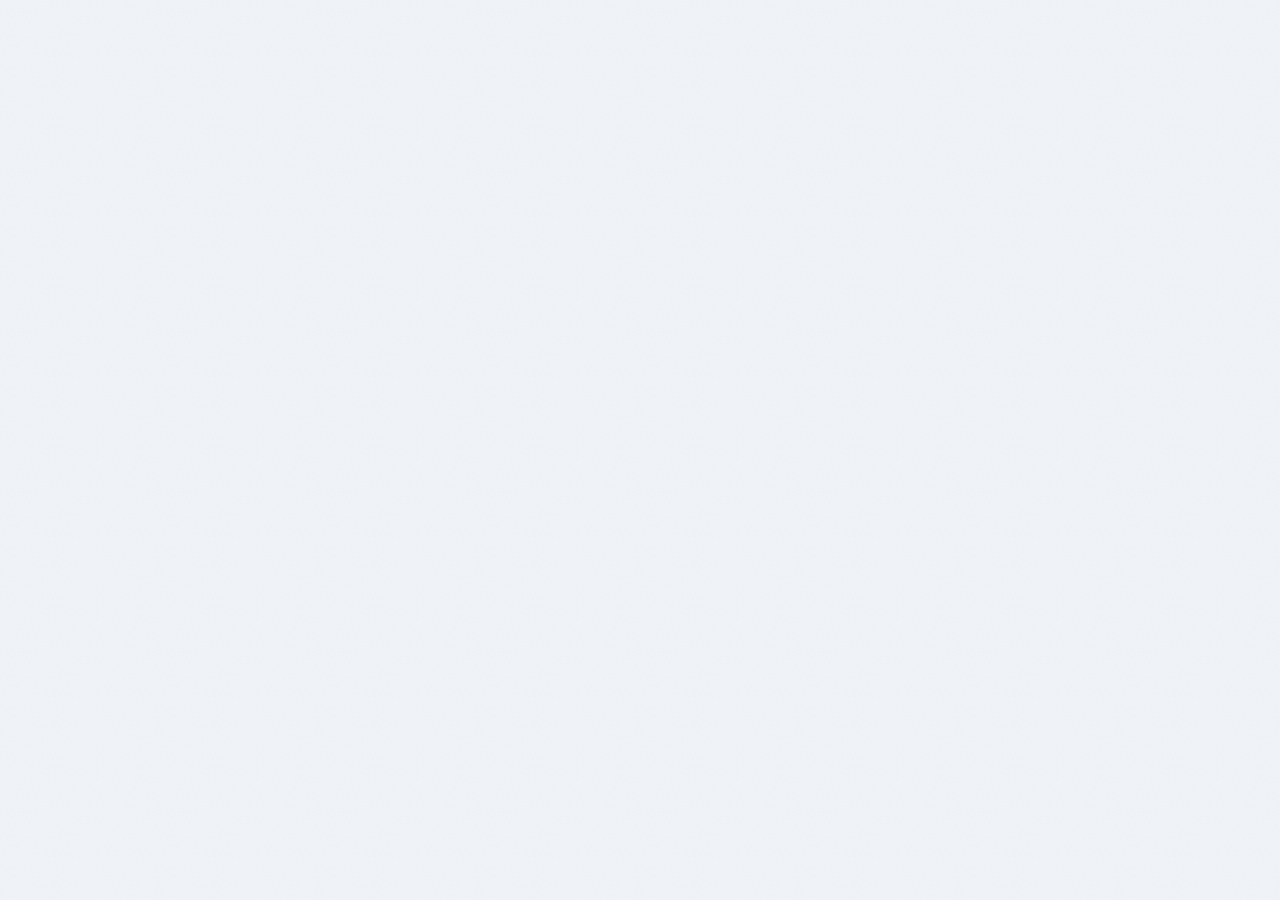
==== commit c6388e4e: "Redesign portfolio with navy theme and add Kwill project - Rebuild the site as React components with" ====
--- a/index.html
+++ b/index.html
@@ -5,17 +5,17 @@
   <meta name="viewport" content="width=device-width, initial-scale=1.0" />
   <meta
     name="description"
-    content="Professional portfolio website showcasing experience, projects, and contact details."
+    content="Jonh Kiervy Funtinilla — UI/UX designer and BSIT student. Selected projects, skills, and contact."
   />
   <title>Jonh Kiervy Funtinilla | Portfolio</title>
-  <meta name="theme-color" content="#020617" />
+  <meta name="theme-color" content="#f1f4f9" />
   <link rel="icon" type="image/svg+xml" href="public/icons/favicon.svg" />
   <link rel="apple-touch-icon" href="public/icons/apple-touch-icon.svg" />
   <link rel="manifest" href="site.webmanifest" />
   <link rel="preconnect" href="https://fonts.googleapis.com" />
   <link rel="preconnect" href="https://fonts.gstatic.com" crossorigin />
   <link
-    href="https://fonts.googleapis.com/css2?family=Manrope:wght@400;500;700;800&family=Sora:wght@500;600;700&display=swap"
+    href="https://fonts.googleapis.com/css2?family=Manrope:wght@400;500;600;700;800&family=Plus+Jakarta+Sans:wght@600;700;800&display=swap"
     rel="stylesheet"
   />
   <link
@@ -27,9 +27,10 @@
 <body>
   <div id="root"></div>
 
-  <script crossorigin src="https://unpkg.com/react@18/umd/react.production.min.js"></script>
-  <script crossorigin src="https://unpkg.com/react-dom@18/umd/react-dom.production.min.js"></script>
-  <script src="https://unpkg.com/@babel/standalone/babel.min.js"></script>
+  <script crossorigin src="https://unpkg.com/react@18.3.1/umd/react.production.min.js"></script>
+  <script crossorigin src="https://unpkg.com/react-dom@18.3.1/umd/react-dom.production.min.js"></script>
+  <script src="https://unpkg.com/@babel/standalone@7.26.4/babel.min.js"></script>
+  <script src="projects.js"></script>
   <script type="text/babel" data-presets="react" src="app.jsx"></script>
 </body>
 </html>
--- a/styles.css
+++ b/styles.css
@@ -1 +1,1199 @@
-:root{--bg: #020617;--surface: #0d0e12;--surface-strong: #13151b;--text: #f4f5f7;--muted: #b0b4be;--line: #252833;--brand: #2563eb;--brand-strong: #1d4ed8;--accent: #7dd3fc;--shadow: 0 22px 46px rgba(0,0,0,0.4);--radius: 16px;--hover-bg-soft: rgba(37,99,235,0.16);--hover-bg-chip: rgba(37,99,235,0.22);--hover-bg-strong: rgba(37,99,235,0.75)}*,*::before,*::after{box-sizing: border-box}html{scroll-behavior: smooth}body{margin: 0;font-family: "Manrope",sans-serif;color: var(--text);line-height: 1.55;font-size: 16px;overflow-x: hidden;background: radial-gradient(circle at 50% 22%,rgba(37,99,235,0.24),transparent 38%),radial-gradient(circle at 78% 88%,rgba(125,211,252,0.12),transparent 34%),#020617}body.modal-open{overflow: hidden}h1,h2,h3,.brand{font-family: "Sora",sans-serif;margin: 0;line-height: 1.15}p{margin: 0}a{color: inherit;text-decoration: none}img{display: block;max-width: 100%}main > .section{content-visibility: auto;contain-intrinsic-size: 600px}ul{margin: 0;padding: 0;list-style: none}.skip-link{position: absolute;left: 1rem;top: -100%;z-index: 999;padding: 0.55rem 0.85rem;border-radius: 8px;background: #dbeafe;color: #0f172a;font-weight: 700}.skip-link:focus{top: 0.9rem}.scroll-progress{display: none}.scroll-progress-fill{display: none}a:focus-visible,button:focus-visible{outline: 2px solid var(--accent);outline-offset: 2px}.container{width: min(1140px,92vw);margin: 0 auto}.site-header{position: sticky;top: 0;z-index: 25;backdrop-filter: blur(8px);background: rgba(5,5,7,0.72);border-bottom: 1px solid rgba(255,255,255,0.06)}.nav{min-height: 78px;display: flex;align-items: center;justify-content: flex-start}.nav-actions{margin-left: 0.8rem;order: 3;display: flex;align-items: center;gap: 0.6rem}.brand{display: inline-flex;align-items: center;gap: 0.62rem;font-size: 0.95rem;letter-spacing: 0.07em;text-transform: uppercase;padding: 0.34rem 0.92rem 0.34rem 0.42rem;border: 1px solid rgba(255,255,255,0.12);border-radius: 999px;background: rgba(255,255,255,0.03);transition: transform 0.2s ease,border-color 0.2s ease,box-shadow 0.2s ease,color 0.2s ease}.brand-avatar-wrap{width: 38px;height: 38px;border-radius: 999px;padding: 2px;background: radial-gradient(circle at 30% 30%,#c4b5fd,#8b5cf6 50%,#1d4ed8);box-shadow: 0 0 0 2px rgba(125,211,252,0.15),0 0 18px rgba(99,102,241,0.42);transition: box-shadow 0.22s ease,transform 0.22s ease}.brand-avatar{width: 100%;height: 100%;border-radius: 999px;object-fit: cover;border: 2px solid rgba(2,6,23,0.9)}.brand-name{line-height: 1}.brand:hover{transform: translateY(-1px);border-color: rgba(125,211,252,0.55);background: var(--hover-bg-soft);box-shadow: 0 10px 20px rgba(2,6,23,0.22)}.brand:hover .brand-avatar-wrap{transform: scale(1.04);box-shadow: 0 0 0 2px rgba(125,211,252,0.25),0 0 22px rgba(99,102,241,0.6)}.brand:active{transform: translateY(0) scale(0.99)}.nav-links{margin-left: auto;display: flex;gap: 1.4rem}.nav-links a{display: inline-flex;align-items: center;gap: 0.42rem;color: var(--muted);font-weight: 600;padding: 0.28rem 0.52rem;border-radius: 8px;transition: color 0.28s cubic-bezier(0.22,1,0.36,1),transform 0.28s cubic-bezier(0.22,1,0.36,1),background-color 0.28s cubic-bezier(0.22,1,0.36,1),box-shadow 0.28s cubic-bezier(0.22,1,0.36,1);position: relative}.nav-links a:hover{color: var(--accent);background: transparent;box-shadow: none}.nav-links a.active{color: #dbeafe;background: transparent;box-shadow: none}.nav-links a::after{content: "";position: absolute;left: 0.52rem;right: 0.52rem;bottom: 0.18rem;height: 1.5px;border-radius: 999px;background: linear-gradient(90deg,rgba(125,211,252,0.12),rgba(125,211,252,0.92),rgba(125,211,252,0.12));transform: scaleX(0.35);opacity: 0;transition: transform 0.32s cubic-bezier(0.22,1,0.36,1),opacity 0.32s cubic-bezier(0.22,1,0.36,1)}.nav-links a:hover::after,.nav-links a.active::after{transform: scaleX(1);opacity: 1}.nav-links a:active{transform: translateY(-0.4px) scale(0.985)}.menu-btn{display: none;border: 1px solid var(--line);border-radius: 999px;background: var(--surface);color: var(--text);padding: 0.45rem 0.95rem;font-weight: 700;font-family: inherit;transition: border-color 0.2s ease,color 0.2s ease,transform 0.2s ease}.menu-btn:hover{border-color: var(--brand);color: var(--brand);background: var(--hover-bg-soft);transform: translateY(-1px)}.hero{padding: 5.2rem 0 3.2rem;position: relative;--hero-parallax-x: 0px;--hero-parallax-y: 0px;--hero-scroll-shift: 0px;perspective: 1200px}.hero-layout{display: grid;grid-template-columns: 1.1fr 0.9fr;gap: 1.5rem;align-items: end;transform-style: preserve-3d}.hero-text{transform: translate3d( calc(var(--hero-parallax-x) * -0.45),calc(var(--hero-parallax-y) * -0.5 + (var(--hero-scroll-shift) * -0.28)),0 );transition: transform 0.22s ease-out}.eyebrow{text-transform: uppercase;letter-spacing: 0.1em;font-size: 0.76rem;color: var(--accent);font-weight: 800;margin-bottom: 1rem}.hero h1{max-width: 760px;font-size: clamp(1.9rem,5vw,3.65rem);line-height: 1.02;letter-spacing: -0.03em}.hero-copy{margin-top: 1rem;max-width: 670px;font-size: 1rem;color: var(--muted)}.student-badge{display: inline-flex;align-items: center;gap: 0.45rem;margin-bottom: 0.95rem;padding: 0.35rem 0.7rem;border-radius: 999px;border: 1px solid rgba(125,211,252,0.45);background: rgba(37,99,235,0.16);color: #dbeafe;font-size: 0.82rem;font-weight: 700;letter-spacing: 0.02em}.hero-actions{margin-top: 2rem;display: flex;gap: 0.85rem;flex-wrap: wrap}.btn{display: inline-flex;align-items: center;justify-content: center;gap: 0.5rem;border-radius: 999px;padding: 0.72rem 1.35rem;font-weight: 700;border: 1px solid transparent;transition: transform 0.22s ease,box-shadow 0.22s ease,background-color 0.22s ease,color 0.22s ease,border-color 0.22s ease}.btn-primary{background: linear-gradient(120deg,var(--brand) 0%,var(--brand-strong) 100%);color: #fff7f1;box-shadow: 0 10px 20px rgba(37,99,235,0.35)}.btn-primary:hover{transform: translateY(-2px);filter: brightness(1.06);box-shadow: 0 13px 24px rgba(37,99,235,0.45)}.btn-secondary{background: transparent;border-color: rgba(255,255,255,0.18);color: var(--text)}.btn-secondary:hover{border-color: var(--brand);color: var(--accent);background: var(--hover-bg-soft);transform: translateY(-2px);box-shadow: 0 8px 16px rgba(125,211,252,0.14)}.hero-photo{padding: 0.95rem 0.95rem 0.72rem;background: linear-gradient(180deg,rgba(15,36,90,0.36),rgba(5,13,38,0.58));transform: translate3d( calc(var(--hero-parallax-x) * 0.36),calc(var(--hero-parallax-y) * 0.46 + (var(--hero-scroll-shift) * 0.44)),0 );transition: transform 0.22s ease-out;border: 1px solid rgba(125,211,252,0.2);border-radius: 22px;overflow: hidden;box-shadow: none}.hero-photo img{width: 100%;aspect-ratio: 4 / 5;object-fit: cover;border-radius: 16px;border: 1px solid rgba(125,211,252,0.16)}.hero-photo figcaption{margin-top: 0.7rem;color: #e2e8f0;font-size: 0.82rem;letter-spacing: 0.01em;padding-left: 0.05rem}.highlights{margin-top: 2.3rem;display: grid;grid-template-columns: repeat(3,minmax(180px,1fr));gap: 0.95rem;transform: translate3d( calc(var(--hero-parallax-x) * -0.2),calc(var(--hero-parallax-y) * -0.1 + (var(--hero-scroll-shift) * -0.2)),0 );transition: transform 0.26s ease-out}.highlights li{display: flex;align-items: flex-start;gap: 0.5rem;background: rgba(255,255,255,0.02);border: 1px solid rgba(255,255,255,0.12);border-radius: 14px;padding: 0.92rem 1rem;color: #c5c9d1;min-height: 76px}.highlights strong{color: #f7f8fa}.highlights i{color: var(--accent);font-size: 1rem;margin-top: 0.2rem}.highlight-copy{display: -webkit-box;-webkit-line-clamp: 2;-webkit-box-orient: vertical;overflow: hidden;line-height: 1.35}.section{padding: 4.2rem 0 0;position: relative}.section + .section::before{content: "";position: absolute;left: 0;right: 0;top: -1.55rem;height: 1px;background: linear-gradient(90deg,rgba(125,211,252,0),rgba(125,211,252,0.42),rgba(125,211,252,0));pointer-events: none}.trust-strip{padding-top: 1.5rem}.trust-strip-card{padding: 1.25rem 1.3rem;background: linear-gradient(180deg,rgba(37,99,235,0.14),rgba(255,255,255,0.02))}.trust-strip-card h2{font-size: clamp(1.25rem,2.2vw,1.7rem);margin-bottom: 0.8rem}.tool-strip{display: grid;grid-template-columns: repeat(auto-fit,minmax(220px,1fr));gap: 0.7rem}.tool-strip li{display: inline-flex;align-items: center;justify-content: center;gap: 0.52rem;min-height: 48px;border-radius: 12px;border: 1px solid rgba(125,211,252,0.34);background: rgba(2,6,23,0.45);color: #dbeafe;font-weight: 700;letter-spacing: 0.02em;transition: transform 0.22s ease,border-color 0.22s ease,background-color 0.22s ease,box-shadow 0.22s ease}.tool-strip li i{color: var(--accent);font-size: 0.95rem}.tool-strip li:hover{transform: translateY(-2px);border-color: rgba(125,211,252,0.76);background: rgba(37,99,235,0.26);box-shadow: 0 10px 20px rgba(2,6,23,0.3)}#top,#about,#experience,#education,#projects,#contact{scroll-margin-top: 96px}.section-heading{margin-bottom: 1.2rem}.section-heading h2{position: relative;display: inline-block;font-size: clamp(1.55rem,3.2vw,3rem);letter-spacing: -0.02em;padding-bottom: 0.5rem}.section-intro{margin-top: 0.55rem;max-width: 62ch;color: #b8bfcb;font-size: 0.96rem;line-height: 1.55}.section-heading h2::after{content: "";position: absolute;left: 0;bottom: 0;width: min(220px,100%);height: 2px;border-radius: 999px;background: linear-gradient(90deg,rgba(37,99,235,0.25),rgba(125,211,252,1),rgba(37,99,235,0.25));background-size: 200% 100%;animation: headingGradientShift 5s ease-in-out infinite}@keyframes headingGradientShift{0%{background-position: 0% 50%}50%{background-position: 100% 50%}100%{background-position: 0% 50%}}.card{border: 1px solid rgba(255,255,255,0.11);background: linear-gradient(180deg,rgba(255,255,255,0.02),rgba(255,255,255,0.01));border-radius: var(--radius);box-shadow: var(--shadow);transition: transform 0.28s ease,border-color 0.28s ease,box-shadow 0.28s ease}.card:hover{transform: translateY(-4px);border-color: rgba(125,211,252,0.33);box-shadow: 0 26px 42px rgba(2,6,23,0.5)}.about-grid{display: grid;grid-template-columns: 1fr 1fr;gap: 1.2rem;padding: 1.4rem;color: #c5c9d1}.timeline{display: grid;gap: 0.95rem}.timeline-item{padding: 1.2rem 1.3rem}.timeline-animate-item{opacity: 0;transform: translateY(18px) scale(0.99);transition: opacity 0.58s ease,transform 0.58s cubic-bezier(0.22,1,0.36,1)}.timeline-animate-item.is-visible{opacity: 1;transform: translateY(0) scale(1)}.timeline-top{display: flex;align-items: baseline;justify-content: space-between;gap: 1rem;margin-bottom: 0.45rem}.timeline-top p{color: #afb4be;font-size: 0.95rem}.education-card{padding: 1.45rem 1.55rem 1.15rem;overflow: hidden}.education-list{position: relative;display: grid;gap: 1.25rem}.education-list::before{content: "";position: absolute;left: 1rem;top: 0.5rem;bottom: 0.9rem;width: 1px;background: linear-gradient(180deg,rgba(125,211,252,0.55),rgba(125,211,252,0.22))}.education-item{position: relative;padding-left: 3rem;padding-right: 5rem;padding-bottom: 0.2rem}.education-item::before{content: "";position: absolute;left: 0.56rem;top: 0.44rem;width: 14px;height: 14px;border-radius: 999px;border: 2px solid var(--accent);background: #020617;box-shadow: 0 0 0 5px rgba(125,211,252,0.12)}.education-item h3{font-size: clamp(1rem,2.2vw,1.55rem);line-height: 1.25;margin-bottom: 0.2rem}.education-item p{color: #b6bbc5}.education-year{position: absolute;right: 0;top: 0.2rem;font-weight: 700;color: #dbeafe;letter-spacing: 0.02em}.project-grid{display: grid;grid-template-columns: repeat(3,minmax(0,1fr));gap: 1.15rem;align-items: stretch}.project{position: relative;overflow: hidden;padding: 1.2rem;display: grid;grid-template-rows: 220px minmax(2.4rem,auto) minmax(2.35rem,auto) 9.6rem 5.3rem auto;row-gap: 0.62rem;height: 100%;background: linear-gradient(180deg,rgba(16,40,99,0.24),rgba(3,9,28,0.82));border-color: rgba(125,211,252,0.22);box-shadow: 0 20px 42px rgba(2,6,23,0.45),inset 0 1px 0 rgba(125,211,252,0.06);transition: transform 0.25s ease,border-color 0.25s ease}.project::before{content: "";position: absolute;inset: 0;background-image: linear-gradient(rgba(125,211,252,0.045) 1px,transparent 1px),linear-gradient(90deg,rgba(125,211,252,0.045) 1px,transparent 1px);background-size: 34px 34px;opacity: 0.55;pointer-events: none}.project > *{position: relative;z-index: 1}.project h3{display: flex;align-items: flex-start;line-height: 1.12}.project-slider{position: relative;overflow: hidden;border-radius: 10px}.project-slider-track{display: flex;height: 100%;transition: transform 0.5s ease;will-change: transform}.project-slider .project-image{flex: 0 0 100%;height: 100%;object-fit: contain;background: rgba(2,6,23,0.6);padding: 0.35rem;transition: transform 0.35s ease,filter 0.35s ease}.project:hover .project-image{transform: scale(1.03);filter: saturate(1.08)}.project-image{width: 100%;min-width: 100%;border-radius: 8px}.project-slider,.project > .project-image{height: 220px;border: 1px solid rgba(255,255,255,0.14);background: #040a1f;padding: 0.35rem}.project > .project-image{object-fit: cover}.slider-btn{position: absolute;top: 50%;transform: translateY(-50%);width: 34px;height: 34px;border-radius: 999px;border: 1px solid rgba(255,255,255,0.32);background: rgba(2,6,23,0.75);color: #e2e8f0;display: inline-flex;align-items: center;justify-content: center;cursor: pointer;transition: background-color 0.2s ease,border-color 0.2s ease,color 0.2s ease,opacity 0.2s ease;opacity: 0.92}.slider-btn:hover{background: var(--hover-bg-strong);border-color: rgba(125,211,252,0.75);color: #ffffff;transform: translateY(-50%) scale(1.07)}.slider-prev{left: 0.55rem}.slider-next{right: 0.55rem}.slider-dots{position: absolute;left: 50%;bottom: 0.55rem;transform: translateX(-50%);display: inline-flex;align-items: center;gap: 0.38rem;padding: 0.24rem 0.45rem;border-radius: 999px;background: rgba(2,6,23,0.6);border: 1px solid rgba(255,255,255,0.13)}.slider-dot{width: 8px;height: 8px;border-radius: 999px;border: 0;background: rgba(226,232,240,0.5);cursor: pointer;padding: 0;transition: transform 0.2s ease,background-color 0.2s ease}.slider-dot.active{background: var(--accent);transform: scale(1.2)}.slider-dot:hover{background: var(--hover-bg-strong);transform: scale(1.16)}.project:hover{transform: translateY(-4px);border-color: rgba(37,99,235,0.55)}.project p{color: #c3c8d1;font-size: 0.98rem;height: 9.6rem;overflow: hidden;display: -webkit-box;-webkit-line-clamp: 5;-webkit-box-orient: vertical}.project-badges{display: flex;flex-wrap: wrap;align-items: center;gap: 0.4rem;min-height: 2.35rem}.project-badges li{display: inline-flex;align-items: center;gap: 0.35rem;border-radius: 999px;padding: 0.22rem 0.56rem;font-size: 0.72rem;font-weight: 700;letter-spacing: 0.04em;text-transform: uppercase}.badge-team{border: 1px solid rgba(125,211,252,0.62);background: rgba(14,116,144,0.25);color: #bae6fd}.badge-solo{border: 1px solid rgba(37,99,235,0.6);background: rgba(37,99,235,0.24);color: #dbeafe}.badge-academic{border: 1px solid rgba(196,181,253,0.5);background: rgba(79,70,229,0.2);color: #ddd6fe}.project-meta{display: grid;gap: 0.32rem;color: #b7bfcb;font-size: 0.86rem;line-height: 1.45;height: 5.3rem;overflow: hidden;align-content: start}.project-meta strong{color: #e8ecf3}.tags{display: flex;flex-wrap: wrap;gap: 0.45rem;margin-top: 0;align-self: end}.tags li{font-size: 0.77rem;transition: transform 0.2s ease,box-shadow 0.2s ease,border-color 0.2s ease}.tags li:hover{transform: translateY(-2px);border-color: rgba(125,211,252,0.85);background: var(--hover-bg-chip);box-shadow: 0 6px 12px rgba(37,99,235,0.22)}.skills{padding: 1.2rem;display: flex;flex-wrap: wrap;gap: 0.6rem}.skills span{border: 1px solid rgba(255,255,255,0.14);border-radius: 10px;background: var(--surface-strong);padding: 0.45rem 0.72rem;font-weight: 600;font-size: 0.9rem;color: #e5e7eb;transition: border-color 0.2s ease,transform 0.2s ease,background-color 0.2s ease}.skills span:hover{border-color: rgba(125,211,252,0.6);background: var(--hover-bg-chip);transform: translateY(-2px)}.principles-grid{display: grid;grid-template-columns: repeat(4,minmax(0,1fr));gap: 0.9rem}.principle-card{padding: 1rem;background: linear-gradient(180deg,rgba(37,99,235,0.16),rgba(255,255,255,0.02))}.principle-card h3{display: flex;align-items: center;gap: 0.45rem;font-size: 1.05rem;margin-bottom: 0.45rem}.principle-card h3 i{color: var(--accent)}.principle-card p{color: #c3c8d1;font-size: 0.94rem}.contact{padding: 1.6rem;background: radial-gradient(circle at 50% 0%,rgba(37,99,235,0.22),rgba(37,99,235,0) 45%),rgba(255,255,255,0.02)}.contact h2{margin-bottom: 0.65rem}.contact p{color: #c3c8d1;max-width: 560px;font-size: 0.98rem}.contact-links{margin-top: 1rem;display: flex;flex-wrap: wrap;gap: 1rem}.contact-links a{display: inline-flex;align-items: center;gap: 0.45rem;color: #f4f5f7;font-weight: 700;transition: color 0.2s ease,transform 0.2s ease,text-shadow 0.2s ease}.contact-links a:hover{color: var(--accent);transform: translateY(-1px);text-shadow: 0 0 14px rgba(125,211,252,0.45)}.project-modal{position: fixed;inset: 0;z-index: 1100;display: grid;place-items: center;opacity: 0;visibility: hidden;pointer-events: none;transition: opacity 0.34s ease,visibility 0.34s ease}.project-modal.open{opacity: 1;visibility: visible;pointer-events: auto}.project-modal-backdrop{position: absolute;inset: 0;background: radial-gradient(circle at 50% 28%,rgba(37,99,235,0.22),rgba(2,6,23,0.78) 56%),rgba(2,6,23,0.78);backdrop-filter: blur(9px) saturate(1.05);opacity: 0;transition: opacity 0.34s ease}.project-modal-dialog{position: relative;z-index: 1;width: min(920px,92vw);max-height: 88vh;overflow: auto;padding: 1rem;background: linear-gradient(180deg,rgba(18,35,84,0.38),rgba(4,8,26,0.84));border: 1px solid rgba(125,211,252,0.26);box-shadow: 0 28px 54px rgba(2,6,23,0.58),inset 0 1px 0 rgba(255,255,255,0.08);transform: translateY(24px) scale(0.97);opacity: 0;transition: transform 0.34s cubic-bezier(0.22,1,0.36,1),opacity 0.34s ease}.project-modal.open .project-modal-backdrop{opacity: 1}.project-modal.open .project-modal-dialog{transform: translateY(0) scale(1);opacity: 1}.project-modal-close{position: absolute;top: 0.6rem;right: 0.6rem;z-index: 3;width: 44px;height: 44px;border-radius: 999px;border: 1px solid rgba(255,255,255,0.5);background: rgba(2,6,23,0.92);color: #f8fafc;display: inline-flex;align-items: center;justify-content: center;cursor: pointer;box-shadow: 0 10px 20px rgba(2,6,23,0.35);transition: transform 0.2s ease,background-color 0.2s ease,border-color 0.2s ease}.project-modal-close i{font-size: 1rem}.project-modal-close:hover{transform: scale(1.05);background: var(--hover-bg-strong);border-color: rgba(125,211,252,0.8)}.project-modal-close:active{transform: scale(0.97)}.project-modal-media{position: relative;border-radius: 12px;overflow: hidden;border: 1px solid rgba(125,211,252,0.24);background: linear-gradient(180deg,rgba(3,7,24,0.45),rgba(3,7,24,0.65))}.project-modal-media img{width: 100%;height: min(54vh,500px);object-fit: contain;background: rgba(2,6,23,0.45)}.project-modal-nav{position: absolute;top: 50%;transform: translateY(-50%);width: 36px;height: 36px;border-radius: 999px;border: 1px solid rgba(255,255,255,0.34);background: rgba(2,6,23,0.65);color: #f1f5f9;transition: transform 0.2s ease,background-color 0.2s ease,border-color 0.2s ease}.project-modal.single-image .project-modal-nav{display: none}.project-modal-nav:hover{transform: translateY(-50%) scale(1.08);background: rgba(37,99,235,0.45);border-color: rgba(125,211,252,0.72)}.project-modal-nav.prev{left: 0.75rem}.project-modal-nav.next{right: 0.75rem}.project-modal-body{padding: 1rem 0.2rem 0.2rem}.project-modal-body h3{margin-bottom: 0.5rem}.project-modal-body p{color: #cbd5e1;margin-bottom: 0.8rem}.project-modal-tags{display: flex;flex-wrap: wrap;gap: 0.45rem}.project-modal-tags span,.tags li{border-radius: 999px;border: 1px solid rgba(125,211,252,0.45);background: rgba(37,99,235,0.16);color: #dbeafe;padding: 0.24rem 0.62rem;text-transform: uppercase;letter-spacing: 0.06em;font-weight: 700}.project-modal-tags span{font-size: 0.76rem}.site-footer{padding: 3rem 0 2.3rem}.site-footer p{color: #aab0ba}.background-orb{position: fixed;width: 420px;height: 420px;border-radius: 999px;filter: blur(55px);opacity: 0.38;pointer-events: none;z-index: -2}.orb-a{background: rgba(37,99,235,0.26);top: -130px;left: -110px}.orb-b{background: rgba(125,211,252,0.16);right: -110px;bottom: -130px}.background-grid{position: fixed;inset: 0;background-image: linear-gradient(rgba(255,255,255,0.035) 1px,transparent 1px),linear-gradient(90deg,rgba(255,255,255,0.035) 1px,transparent 1px);background-size: 42px 42px;mask-image: radial-gradient(circle at center,black 28%,transparent 82%);z-index: -3;pointer-events: none}.reveal{opacity: 0;transform: translateY(20px);transition: opacity 0.7s ease,transform 0.7s ease}.reveal.visible{opacity: 1;transform: translateY(0)}@media (max-width: 980px){.hero-layout{grid-template-columns: 1fr;gap: 1.2rem}.hero-photo{max-width: 360px}.project-grid{grid-template-columns: 1fr 1fr}.project{grid-template-rows: 210px minmax(2.3rem,auto) minmax(2.2rem,auto) 9.2rem 5.2rem auto}.about-grid{grid-template-columns: 1fr}.highlights{grid-template-columns: 1fr}.principles-grid{grid-template-columns: 1fr 1fr}.hero-text,.hero-photo,.highlights{transform: none}.tool-strip{grid-template-columns: 1fr 1fr}}@media (max-width: 760px){.menu-btn{display: inline-flex}.nav-links{position: absolute;left: 4vw;right: 4vw;top: 73px;flex-direction: column;gap: 0.85rem;background: #0f1015;border: 1px solid rgba(255,255,255,0.11);border-radius: 14px;padding: 1rem;box-shadow: var(--shadow);opacity: 0;transform: scale(0.98);transform-origin: top;pointer-events: none;transition: opacity 0.2s ease,transform 0.2s ease}.nav-links a.active{color: #e2e8f0}.nav-links.open{opacity: 1;transform: scale(1);pointer-events: auto}.hero{padding-top: 4.6rem}.hero h1{font-size: clamp(1.6rem,9vw,2.25rem);line-height: 1.08}.section-intro{font-size: 0.94rem}.project-grid{grid-template-columns: 1fr}.project{grid-template-rows: auto;row-gap: 0.58rem;padding: 1.05rem}.project > .project-image,.project-slider{height: 200px}.project h3,.project p,.project-meta{min-height: 0;height: auto;overflow: visible}.principles-grid{grid-template-columns: 1fr}.timeline-top{flex-direction: column;align-items: flex-start}.education-item{padding-left: 2.3rem;padding-right: 0}.education-item::before{left: 0.18rem;width: 12px;height: 12px;box-shadow: 0 0 0 4px rgba(125,211,252,0.1)}.education-list::before{left: 0.53rem}.education-year{position: static;display: inline-block;margin-bottom: 0.35rem;color: var(--accent)}.project-modal-dialog{width: min(94vw,720px);padding: 0.85rem}.project-modal-media img{height: min(44vh,360px)}.tool-strip{grid-template-columns: 1fr}}@media (prefers-reduced-motion: reduce){html{scroll-behavior: auto}*{transition-duration: 0.01ms !important;animation-duration: 0.01ms !important}.reveal{opacity: 1;transform: none}.hero-text,.hero-photo,.highlights,.timeline-animate-item,.project-modal-dialog,.project-modal-backdrop{transition: none !important;transform: none !important}.timeline-animate-item{opacity: 1 !important}.section-heading h2::after{animation: none}.scroll-progress-fill{display: none}}.nav-links a,.nav-links a:hover,.nav-links a.active,.nav-links a:focus-visible{background: transparent !important;box-shadow: none !important;border: 0 !important}+:root {
+  --bg: #f1f4f9;
+  --surface: #ffffff;
+  --ink: #0a1633;
+  --ink-soft: #3d4a66;
+  --muted: #69769a;
+  --line: #d5dcea;
+  --accent: #8fcbff;
+  --accent-ink: #0a1633;
+  --dark: #0b1f47;
+  --dark-2: #13295a;
+  --dark-line: #243a72;
+  --dark-text: #eef2fb;
+  --dark-muted: #aab6d3;
+  --radius: 22px;
+  --radius-sm: 14px;
+  --font-display: "Plus Jakarta Sans", system-ui, sans-serif;
+  --font-body: "Manrope", system-ui, sans-serif;
+  --ease: cubic-bezier(0.22, 1, 0.36, 1);
+}
+
+*,
+*::before,
+*::after { box-sizing: border-box; }
+
+html { scroll-behavior: smooth; scroll-padding-top: 88px; }
+
+body {
+  margin: 0;
+  background: var(--bg);
+  color: var(--ink);
+  font-family: var(--font-body);
+  font-size: 16px;
+  line-height: 1.6;
+  -webkit-font-smoothing: antialiased;
+}
+
+html,
+body { overflow-x: clip; }
+
+body::after {
+  content: "";
+  position: fixed;
+  inset: 0;
+  z-index: 300;
+  pointer-events: none;
+  opacity: 0.06;
+  background-image: url("data:image/svg+xml,%3Csvg xmlns='http://www.w3.org/2000/svg' width='160' height='160'%3E%3Cfilter id='n'%3E%3CfeTurbulence type='fractalNoise' baseFrequency='0.9' numOctaves='3' stitchTiles='stitch'/%3E%3C/filter%3E%3Crect width='100%25' height='100%25' filter='url(%23n)'/%3E%3C/svg%3E");
+}
+
+body.modal-open,
+body.menu-open { overflow: hidden; }
+
+h1, h2, h3, h4 {
+  font-family: var(--font-display);
+  margin: 0;
+  line-height: 1.05;
+  letter-spacing: -0.02em;
+}
+
+p { margin: 0; }
+a { color: inherit; text-decoration: none; }
+img { display: block; max-width: 100%; }
+ul, ol, dl, dd { margin: 0; padding: 0; list-style: none; }
+button { font: inherit; color: inherit; }
+
+::selection { background: var(--accent); color: var(--accent-ink); }
+
+a:focus-visible,
+button:focus-visible {
+  outline: 2px solid var(--ink);
+  outline-offset: 3px;
+  border-radius: 8px;
+}
+
+.container { width: min(1240px, 100% - 32px); margin-inline: auto; }
+
+.skip-link {
+  position: absolute;
+  left: 1rem;
+  top: -100px;
+  z-index: 400;
+  padding: 0.6rem 1rem;
+  border-radius: 999px;
+  background: var(--accent);
+  font-weight: 700;
+}
+.skip-link:focus { top: 1rem; }
+
+.hl {
+  background: var(--accent);
+  padding: 0 0.18em;
+  border-radius: 0.18em;
+  box-decoration-break: clone;
+  -webkit-box-decoration-break: clone;
+}
+
+.eyebrow {
+  display: inline-flex;
+  align-items: center;
+  gap: 0.5rem;
+  font-size: 0.8rem;
+  font-weight: 700;
+  text-transform: uppercase;
+  letter-spacing: 0.14em;
+  color: var(--muted);
+  margin-bottom: 1rem;
+}
+.eyebrow::before {
+  content: "";
+  width: 8px;
+  height: 8px;
+  border-radius: 50%;
+  background: var(--accent);
+  box-shadow: 0 0 0 3px rgba(10, 22, 51, 0.08);
+}
+
+.scroll-progress {
+  position: fixed;
+  inset: 0 0 auto;
+  height: 3px;
+  z-index: 120;
+  pointer-events: none;
+}
+.scroll-progress span {
+  display: block;
+  height: 100%;
+  background: var(--ink);
+  transform-origin: left;
+  transform: scaleX(0);
+}
+
+.cursor-dot,
+.cursor-ring { display: none; }
+body.has-cursor .cursor-dot,
+body.has-cursor .cursor-ring {
+  display: block;
+  position: fixed;
+  left: 0;
+  top: 0;
+  z-index: 500;
+  pointer-events: none;
+  border-radius: 50%;
+}
+.cursor-dot {
+  width: 6px;
+  height: 6px;
+  margin: -3px 0 0 -3px;
+  background: var(--ink);
+  mix-blend-mode: difference;
+  filter: invert(1);
+}
+.cursor-ring {
+  width: 38px;
+  height: 38px;
+  margin: -19px 0 0 -19px;
+  border: 1.5px solid rgba(105, 118, 154, 0.6);
+  transition: width 0.3s var(--ease), height 0.3s var(--ease), margin 0.3s var(--ease),
+    background-color 0.3s var(--ease), border-color 0.3s var(--ease), opacity 0.3s;
+}
+.cursor-ring::after {
+  content: attr(data-label);
+  position: absolute;
+  inset: 0;
+  display: grid;
+  place-items: center;
+  font-family: var(--font-display);
+  font-weight: 800;
+  font-size: 0.85rem;
+  color: var(--accent-ink);
+  opacity: 0;
+  transition: opacity 0.2s;
+}
+.cursor-ring.is-hover {
+  width: 56px;
+  height: 56px;
+  margin: -28px 0 0 -28px;
+  border-color: transparent;
+  background: rgba(143, 203, 255, 0.45);
+}
+.cursor-ring.is-label {
+  width: 86px;
+  height: 86px;
+  margin: -43px 0 0 -43px;
+  background: var(--accent);
+}
+.cursor-ring.is-label::after { opacity: 1; }
+.cursor-ring.is-hidden { opacity: 0; }
+
+.btn {
+  position: relative;
+  display: inline-flex;
+  align-items: center;
+  justify-content: center;
+  gap: 0.55rem;
+  min-height: 48px;
+  padding: 0.75rem 1.4rem;
+  border-radius: 999px;
+  border: 1.5px solid transparent;
+  font-weight: 700;
+  font-size: 0.95rem;
+  cursor: pointer;
+  overflow: hidden;
+  isolation: isolate;
+  transition: transform 0.3s var(--ease), color 0.35s var(--ease), border-color 0.3s var(--ease);
+}
+.btn::before {
+  content: "";
+  position: absolute;
+  inset: 0;
+  z-index: -1;
+  border-radius: inherit;
+  transform: translateY(101%);
+  transition: transform 0.45s var(--ease);
+}
+.btn:hover::before { transform: none; }
+.btn i { transition: transform 0.3s var(--ease); }
+.btn:hover { transform: translateY(-2px); }
+.btn:hover i { transform: translate(2px, -2px); }
+.btn-dark { background: var(--ink); color: #fff; }
+.btn-dark::before { background: var(--accent); }
+.btn-dark:hover { color: var(--accent-ink); }
+.btn-outline { border-color: var(--ink); background: transparent; }
+.btn-outline::before { background: var(--ink); }
+.btn-outline:hover { color: #fff; }
+
+.icon-btn {
+  display: inline-grid;
+  place-items: center;
+  width: 44px;
+  height: 44px;
+  border-radius: 50%;
+  border: 1.5px solid var(--line);
+  background: var(--surface);
+  cursor: pointer;
+  transition: background-color 0.25s var(--ease), border-color 0.25s var(--ease);
+}
+.icon-btn:hover { background: var(--accent); border-color: var(--accent); }
+
+.site-header {
+  position: sticky;
+  top: 0;
+  z-index: 50;
+  transition: background-color 0.3s var(--ease), box-shadow 0.3s var(--ease);
+}
+.site-header.is-scrolled {
+  background: rgba(241, 244, 249, 0.86);
+  backdrop-filter: blur(12px);
+  box-shadow: 0 1px 0 var(--line);
+}
+.header-inner {
+  display: flex;
+  align-items: center;
+  justify-content: space-between;
+  min-height: 76px;
+  gap: 1rem;
+}
+.logo {
+  font-family: var(--font-display);
+  font-weight: 800;
+  font-size: 1.6rem;
+  letter-spacing: -0.04em;
+}
+.logo-dot { color: #2f6bff; }
+.nav { display: flex; align-items: center; gap: 0.25rem; }
+.nav > a:not(.btn) {
+  position: relative;
+  padding: 0.5rem 0.85rem;
+  font-weight: 600;
+  border-radius: 999px;
+  transition: background-color 0.25s var(--ease);
+}
+.nav > a:not(.btn)::after {
+  content: "";
+  position: absolute;
+  left: 50%;
+  bottom: 0.15rem;
+  width: 5px;
+  height: 5px;
+  margin-left: -2.5px;
+  border-radius: 50%;
+  background: var(--ink);
+  opacity: 0;
+  transform: scale(0);
+  transition: opacity 0.3s var(--ease), transform 0.3s var(--ease);
+}
+.nav > a.is-active::after { opacity: 1; transform: none; }
+.nav > a:not(.btn):hover { background: rgba(10, 22, 51, 0.06); }
+.nav-cta { margin-left: 0.6rem; min-height: 44px; padding: 0.6rem 1.2rem; }
+.menu-toggle {
+  display: none;
+  width: 46px;
+  height: 46px;
+  border-radius: 50%;
+  border: 0;
+  background: var(--ink);
+  color: #fff;
+  font-size: 1.25rem;
+  cursor: pointer;
+}
+
+.intro {
+  animation: intro-up 1s var(--ease) both;
+  animation-delay: calc(var(--d, 0) * 90ms + 100ms);
+}
+@keyframes intro-up {
+  from { opacity: 0; transform: translateY(40px); }
+}
+
+.hero { padding: clamp(2rem, 5vw, 4rem) 0 3rem; }
+.hero-grid {
+  display: grid;
+  grid-template-columns: minmax(0, 1.15fr) minmax(0, 0.85fr);
+  gap: clamp(2rem, 5vw, 4.5rem);
+  align-items: center;
+}
+.hero-meta {
+  display: flex;
+  flex-wrap: wrap;
+  align-items: center;
+  gap: 0.6rem 1.2rem;
+}
+.chip {
+  display: inline-flex;
+  align-items: center;
+  gap: 0.6rem;
+  padding: 0.45rem 0.95rem;
+  border-radius: 999px;
+  background: var(--surface);
+  border: 1px solid var(--line);
+  font-weight: 600;
+  font-size: 0.9rem;
+}
+.hero-time {
+  display: inline-flex;
+  align-items: center;
+  gap: 0.45rem;
+  color: var(--muted);
+  font-weight: 600;
+  font-size: 0.9rem;
+}
+.pulse {
+  flex: 0 0 auto;
+  width: 9px;
+  height: 9px;
+  border-radius: 50%;
+  background: #2f6bff;
+  box-shadow: 0 0 0 0 rgba(47, 107, 255, 0.6);
+  animation: pulse 2s infinite;
+}
+@keyframes pulse {
+  70% { box-shadow: 0 0 0 9px rgba(47, 107, 255, 0); }
+  100% { box-shadow: 0 0 0 0 rgba(47, 107, 255, 0); }
+}
+.hero-title {
+  margin: 1.6rem 0 1.4rem;
+  font-size: clamp(2.5rem, 5.4vw, 4.6rem);
+  font-weight: 800;
+  line-height: 1.06;
+  letter-spacing: -0.045em;
+}
+.hero-title .line {
+  display: block;
+  overflow: hidden;
+  padding-bottom: 0.08em;
+}
+.hero-title .line > span { display: inline-block; }
+.rotator {
+  display: inline-block;
+  vertical-align: top;
+  overflow: hidden;
+}
+.rotator-word {
+  display: inline-block;
+  animation: word-in 0.6s var(--ease) both;
+}
+@keyframes word-in {
+  from { opacity: 0; transform: translateY(70%); }
+}
+.hero-copy { max-width: 52ch; font-size: 1.12rem; color: var(--ink-soft); }
+.hero-actions { display: flex; flex-wrap: wrap; gap: 0.75rem; margin-top: 2rem; }
+
+.hero-card {
+  position: relative;
+  margin: 0;
+  aspect-ratio: 4 / 4.6;
+  border-radius: 28px;
+  background:
+    radial-gradient(circle at 70% 18%, rgba(255, 255, 255, 0.5), transparent 45%),
+    linear-gradient(160deg, #a9d6ff 0%, #5c9dff 55%, #2f6bff 100%);
+  overflow: hidden;
+}
+.hero-card::before {
+  content: "";
+  position: absolute;
+  inset: 0;
+  background-image:
+    linear-gradient(rgba(10, 22, 51, 0.07) 1px, transparent 1px),
+    linear-gradient(90deg, rgba(10, 22, 51, 0.07) 1px, transparent 1px);
+  background-size: 36px 36px;
+  -webkit-mask-image: radial-gradient(circle at 50% 40%, black, transparent 75%);
+  mask-image: radial-gradient(circle at 50% 40%, black, transparent 75%);
+}
+.hero-card img {
+  position: absolute;
+  left: 50%;
+  bottom: 0;
+  width: 88%;
+  transform: translateX(-50%);
+}
+.float-chip {
+  position: absolute;
+  z-index: 1;
+  display: inline-flex;
+  align-items: center;
+  gap: 0.45rem;
+  padding: 0.5rem 0.9rem;
+  border-radius: 999px;
+  background: var(--surface);
+  box-shadow: 0 10px 24px rgba(10, 22, 51, 0.12);
+  font-weight: 700;
+  font-size: 0.85rem;
+  white-space: nowrap;
+  animation: float 6s ease-in-out infinite;
+}
+.chip-a { top: 1rem; left: 1rem; background: var(--ink); color: #fff; }
+.chip-b { top: 30%; right: 1rem; animation-delay: -2s; }
+.chip-c { top: 52%; left: 1rem; animation-delay: -4s; }
+@keyframes float {
+  50% { transform: translateY(-10px); }
+}
+.hero-card-tag {
+  position: absolute;
+  z-index: 1;
+  left: 1rem;
+  right: 1rem;
+  bottom: 1rem;
+  display: flex;
+  align-items: center;
+  justify-content: space-between;
+  gap: 1rem;
+  padding: 0.9rem 1.1rem;
+  border-radius: 16px;
+  background: rgba(255, 255, 255, 0.82);
+  backdrop-filter: blur(10px);
+}
+.hero-card-tag > span:first-child { display: grid; gap: 0.1rem; }
+.hero-card-tag strong { font-family: var(--font-display); font-size: 1.05rem; }
+.hero-card-tag span span { color: var(--ink-soft); font-size: 0.9rem; font-weight: 600; }
+.hero-card-spin {
+  display: grid;
+  place-items: center;
+  flex: 0 0 auto;
+  width: 40px;
+  height: 40px;
+  border-radius: 50%;
+  background: var(--ink);
+  color: var(--accent);
+  animation: spin 8s linear infinite;
+}
+@keyframes spin { to { transform: rotate(360deg); } }
+
+.stats {
+  display: grid;
+  grid-template-columns: repeat(3, 1fr);
+  margin-top: clamp(2.5rem, 5vw, 4rem);
+  border-top: 1px solid var(--line);
+}
+.stats li {
+  display: flex;
+  align-items: baseline;
+  gap: 0.9rem;
+  padding: 1.4rem 1rem 0 0;
+}
+.stats li + li { padding-left: 1.4rem; border-left: 1px solid var(--line); }
+.stats strong {
+  font-family: var(--font-display);
+  font-size: clamp(2rem, 3.6vw, 2.8rem);
+  font-weight: 800;
+  letter-spacing: -0.04em;
+  line-height: 1;
+  font-variant-numeric: tabular-nums;
+}
+.stats span { color: var(--muted); font-weight: 600; font-size: 0.92rem; }
+
+.marquee-wrap {
+  position: relative;
+  padding: 2.5rem 0;
+  margin: 0 -2rem;
+}
+.marquee {
+  overflow: hidden;
+  border-block: 1.5px solid var(--ink);
+}
+.marquee-light {
+  position: relative;
+  z-index: 1;
+  background: var(--accent);
+  transform: rotate(-1.5deg);
+}
+.marquee-dark {
+  background: var(--ink);
+  color: var(--dark-text);
+  transform: rotate(1deg);
+  margin-top: 1.4rem;
+}
+.marquee-dark i { color: var(--accent); }
+.marquee-track {
+  display: flex;
+  width: max-content;
+  animation: marquee 40s linear infinite;
+}
+.marquee-track.is-reverse { animation-direction: reverse; }
+.marquee-track span {
+  display: inline-flex;
+  align-items: center;
+  gap: 1.4rem;
+  padding: 0.9rem 1.4rem;
+  font-family: var(--font-display);
+  font-weight: 800;
+  font-size: clamp(1.1rem, 2.2vw, 1.6rem);
+  letter-spacing: -0.02em;
+  text-transform: uppercase;
+  white-space: nowrap;
+}
+.marquee-track i { font-size: 0.75em; }
+@keyframes marquee { to { transform: translateX(-50%); } }
+
+.section { padding: clamp(4.5rem, 9vw, 7.5rem) 0; }
+.section-head { margin-bottom: clamp(2.4rem, 5vw, 4rem); max-width: 820px; }
+.section-head h2 {
+  font-size: clamp(2.2rem, 5.6vw, 4.6rem);
+  font-weight: 800;
+  letter-spacing: -0.045em;
+}
+.section-sub { margin-top: 1rem; font-size: 1.08rem; color: var(--ink-soft); max-width: 56ch; }
+.section-head.is-light .eyebrow { color: #93a1c4; }
+.section-head.is-light .eyebrow::before { box-shadow: none; }
+.section-head.is-light .section-sub { color: var(--dark-muted); }
+
+.project-list { display: grid; gap: clamp(3.5rem, 8vw, 7rem); }
+.project {
+  display: grid;
+  grid-template-columns: minmax(0, 1.35fr) minmax(0, 1fr);
+  gap: clamp(1.6rem, 4vw, 3.5rem);
+  align-items: center;
+}
+.project:nth-child(even) .gallery { order: 2; }
+
+.gallery {
+  background: var(--surface);
+  border: 1px solid var(--line);
+  border-radius: var(--radius);
+  padding: 0.75rem;
+  box-shadow: 0 30px 60px -30px rgba(10, 22, 51, 0.25);
+  transition: transform 0.6s var(--ease), box-shadow 0.6s var(--ease);
+}
+.project:hover .gallery {
+  transform: translateY(-6px) rotate(-0.4deg);
+  box-shadow: 0 40px 70px -30px rgba(10, 22, 51, 0.3);
+}
+.project:nth-child(even):hover .gallery { transform: translateY(-6px) rotate(0.4deg); }
+.gallery-chrome {
+  display: flex;
+  align-items: center;
+  gap: 0.4rem;
+  padding: 0.1rem 0.4rem 0.7rem;
+}
+.gallery-chrome span {
+  flex: 0 0 auto;
+  width: 10px;
+  height: 10px;
+  border-radius: 50%;
+}
+.gallery-chrome span:nth-child(1) { background: #2f6bff; }
+.gallery-chrome span:nth-child(2) { background: #5c9dff; }
+.gallery-chrome span:nth-child(3) { background: #a9d6ff; }
+.gallery-chrome em {
+  flex: 1;
+  min-width: 0;
+  margin: 0 2.4rem 0 0.6rem;
+  padding: 0.2rem 0.8rem;
+  border-radius: 999px;
+  background: var(--bg);
+  color: var(--muted);
+  font-style: normal;
+  font-size: 0.75rem;
+  font-weight: 600;
+  text-align: center;
+  white-space: nowrap;
+  overflow: hidden;
+  text-overflow: ellipsis;
+}
+.gallery-frame {
+  position: relative;
+  display: block;
+  width: 100%;
+  aspect-ratio: 16 / 10;
+  padding: 0;
+  border: 0;
+  border-radius: var(--radius-sm);
+  background: #e4e9f3;
+  overflow: hidden;
+  cursor: zoom-in;
+}
+body.has-cursor .gallery-frame { cursor: none; }
+.gallery-frame img {
+  width: 100%;
+  height: 100%;
+  object-fit: cover;
+  object-position: center top;
+  animation: img-in 0.6s var(--ease) both;
+  transition: transform 0.8s var(--ease);
+}
+@keyframes img-in { from { opacity: 0; transform: scale(1.04); } }
+.gallery-frame:hover img { transform: scale(1.04); }
+.gallery-bar {
+  display: flex;
+  align-items: center;
+  justify-content: space-between;
+  gap: 0.75rem;
+  margin-top: 0.75rem;
+}
+.gallery-thumbs { display: flex; gap: 0.5rem; overflow-x: auto; scrollbar-width: none; }
+.gallery-thumbs::-webkit-scrollbar { display: none; }
+.thumb {
+  flex: 0 0 auto;
+  width: 72px;
+  aspect-ratio: 16 / 10;
+  padding: 0;
+  border: 2px solid transparent;
+  border-radius: 9px;
+  background: #e4e9f3;
+  overflow: hidden;
+  cursor: pointer;
+  opacity: 0.55;
+  transition: opacity 0.25s var(--ease), border-color 0.25s var(--ease);
+}
+.thumb img { width: 100%; height: 100%; object-fit: cover; object-position: center top; }
+.thumb:hover { opacity: 0.9; }
+.thumb.is-active { opacity: 1; border-color: var(--ink); }
+.gallery-arrows { display: flex; align-items: center; gap: 0.4rem; flex: 0 0 auto; }
+.gallery-count {
+  margin-right: 0.4rem;
+  font-family: var(--font-display);
+  font-weight: 700;
+  font-size: 0.85rem;
+  color: var(--muted);
+  font-variant-numeric: tabular-nums;
+}
+.gallery-arrows button {
+  width: 40px;
+  height: 40px;
+  border-radius: 50%;
+  border: 1.5px solid var(--line);
+  background: transparent;
+  cursor: pointer;
+  transition: background-color 0.25s var(--ease), border-color 0.25s var(--ease);
+}
+.gallery-arrows button:hover { background: var(--accent); border-color: var(--accent); }
+
+.project-info { min-width: 0; }
+.project-num {
+  display: block;
+  font-family: var(--font-display);
+  font-weight: 800;
+  font-size: 1rem;
+  margin-bottom: 0.6rem;
+}
+.project-num em { font-style: normal; color: var(--muted); }
+.project-info h3 {
+  font-size: clamp(1.8rem, 3.4vw, 2.8rem);
+  font-weight: 800;
+  letter-spacing: -0.04em;
+  overflow-wrap: anywhere;
+}
+.pills { display: flex; flex-wrap: wrap; gap: 0.4rem; margin: 1rem 0 1.2rem; }
+.pills li {
+  padding: 0.3rem 0.75rem;
+  border-radius: 999px;
+  background: var(--ink);
+  color: #fff;
+  font-size: 0.78rem;
+  font-weight: 700;
+}
+.pills li:first-child { background: var(--accent); color: var(--accent-ink); }
+.project-desc { color: var(--ink-soft); font-size: 1.05rem; }
+.highlights { display: grid; gap: 0.45rem; margin-top: 1.1rem; }
+.highlights li {
+  display: flex;
+  align-items: flex-start;
+  gap: 0.6rem;
+  font-weight: 600;
+  font-size: 0.95rem;
+}
+.highlights i {
+  display: grid;
+  place-items: center;
+  flex: 0 0 auto;
+  width: 20px;
+  height: 20px;
+  margin-top: 0.15rem;
+  border-radius: 50%;
+  background: var(--accent);
+  font-size: 0.8rem;
+}
+.project-meta {
+  display: grid;
+  margin: 1.4rem 0;
+  border-top: 1px solid var(--line);
+}
+.project-meta > div {
+  display: grid;
+  grid-template-columns: 96px 1fr;
+  gap: 1rem;
+  padding: 0.65rem 0;
+  border-bottom: 1px solid var(--line);
+  font-size: 0.94rem;
+}
+.project-meta dt { color: var(--muted); font-weight: 600; }
+.project-meta dd { font-weight: 600; }
+.tags { display: flex; flex-wrap: wrap; gap: 0.4rem; }
+.tags li {
+  padding: 0.28rem 0.7rem;
+  border: 1px solid var(--line);
+  border-radius: 999px;
+  font-size: 0.8rem;
+  font-weight: 600;
+  color: var(--ink-soft);
+}
+.project-actions { display: flex; flex-wrap: wrap; gap: 0.6rem; margin-top: 1.6rem; }
+
+.lightbox {
+  position: fixed;
+  inset: 0;
+  z-index: 200;
+  display: grid;
+  place-items: center;
+  padding: 16px;
+  animation: fade-in 0.3s var(--ease);
+}
+.lightbox-backdrop {
+  position: absolute;
+  inset: 0;
+  background: rgba(10, 22, 51, 0.82);
+  backdrop-filter: blur(6px);
+}
+.lightbox-dialog {
+  position: relative;
+  width: min(1100px, 100%);
+  max-height: calc(100vh - 32px);
+  display: flex;
+  flex-direction: column;
+  background: var(--bg);
+  border-radius: var(--radius);
+  padding: 1rem;
+  animation: pop-in 0.4s var(--ease);
+}
+.lightbox-head {
+  display: flex;
+  align-items: center;
+  justify-content: space-between;
+  gap: 1rem;
+  padding: 0.2rem 0.3rem 0.9rem;
+}
+.lightbox-head h3 { font-size: 1.4rem; }
+.lightbox-head p { color: var(--muted); font-weight: 600; font-size: 0.9rem; }
+.lightbox-media {
+  position: relative;
+  min-height: 0;
+  border-radius: var(--radius-sm);
+  background: #e4e9f3;
+  overflow: hidden;
+}
+.lightbox-media img {
+  width: 100%;
+  height: min(72vh, 680px);
+  object-fit: contain;
+  animation: fade-in 0.35s var(--ease);
+}
+.lightbox-prev,
+.lightbox-next { position: absolute; top: 50%; transform: translateY(-50%); }
+.lightbox-prev { left: 0.8rem; }
+.lightbox-next { right: 0.8rem; }
+@keyframes fade-in { from { opacity: 0; } }
+@keyframes pop-in { from { opacity: 0; transform: translateY(18px) scale(0.98); } }
+
+.about {
+  display: grid;
+  grid-template-columns: minmax(0, 0.8fr) minmax(0, 1.2fr);
+  gap: clamp(2rem, 6vw, 5rem);
+  align-items: center;
+}
+.about-photo {
+  position: relative;
+  aspect-ratio: 4 / 5;
+  border-radius: var(--radius);
+  background: var(--ink);
+  overflow: hidden;
+}
+.about-photo::before {
+  content: "";
+  position: absolute;
+  left: 50%;
+  bottom: -30%;
+  width: 125%;
+  aspect-ratio: 1;
+  border-radius: 50%;
+  background: var(--accent);
+  transform: translateX(-50%);
+}
+.about-photo img {
+  position: absolute;
+  left: 50%;
+  bottom: 0;
+  width: 92%;
+  transform: translateX(-50%);
+}
+.about-sticker {
+  position: absolute;
+  top: 1rem;
+  right: 1rem;
+  display: grid;
+  place-items: center;
+  width: 118px;
+  height: 118px;
+  border-radius: 50%;
+  background: var(--accent);
+  color: var(--accent-ink);
+}
+.about-sticker svg {
+  position: absolute;
+  inset: 0;
+  animation: spin 14s linear infinite;
+}
+.about-sticker text {
+  font-family: var(--font-display);
+  font-weight: 800;
+  font-size: 10.5px;
+  letter-spacing: 1.4px;
+  fill: currentColor;
+}
+.about-sticker i { font-size: 1.4rem; }
+.about-body h2 {
+  font-size: clamp(2rem, 4.6vw, 3.8rem);
+  font-weight: 800;
+  letter-spacing: -0.045em;
+  margin-bottom: 1.6rem;
+}
+.about-body > p:not(.eyebrow) { color: var(--ink-soft); font-size: 1.06rem; margin-bottom: 1rem; max-width: 60ch; }
+.tool-list { display: flex; flex-wrap: wrap; gap: 0.5rem; margin-top: 1.8rem; }
+.tool-list li {
+  display: inline-flex;
+  align-items: center;
+  gap: 0.5rem;
+  padding: 0.6rem 1rem;
+  border-radius: 999px;
+  background: var(--surface);
+  border: 1px solid var(--line);
+  font-weight: 700;
+  transition: transform 0.3s var(--ease), background-color 0.3s var(--ease);
+}
+.tool-list li:hover { transform: translateY(-3px) rotate(-2deg); background: var(--accent); }
+
+.process {
+  position: relative;
+  display: grid;
+  grid-template-columns: repeat(4, minmax(0, 1fr));
+  gap: 1rem;
+}
+.process-step {
+  position: relative;
+  padding: 1.6rem;
+  border-radius: var(--radius);
+  background: var(--surface);
+  border: 1px solid var(--line);
+  transition: opacity 0.9s var(--ease), transform 0.9s var(--ease), border-color 0.3s var(--ease);
+  transition-delay: calc(var(--d, 0) * 100ms), calc(var(--d, 0) * 100ms), 0s;
+}
+.process-step:hover { border-color: var(--ink); }
+.process-top {
+  display: flex;
+  align-items: center;
+  justify-content: space-between;
+  margin-bottom: 2rem;
+}
+.process-icon {
+  display: grid;
+  place-items: center;
+  width: 52px;
+  height: 52px;
+  border-radius: 16px;
+  background: var(--accent);
+  font-size: 1.3rem;
+  transition: transform 0.4s var(--ease);
+}
+.process-step:hover .process-icon { transform: rotate(-8deg) scale(1.06); }
+.process-num {
+  font-family: var(--font-display);
+  font-weight: 800;
+  font-size: 2.8rem;
+  line-height: 1;
+  letter-spacing: -0.05em;
+  color: transparent;
+  -webkit-text-stroke: 1.5px #c3cde0;
+}
+.process-step h3 { font-size: 1.4rem; margin-bottom: 0.5rem; }
+.process-step p { color: var(--ink-soft); font-size: 0.96rem; }
+
+.dark-band {
+  background: var(--dark);
+  color: var(--dark-text);
+  border-radius: clamp(24px, 4vw, 48px);
+  margin-inline: clamp(0px, 1.2vw, 16px);
+}
+.section-tight { padding-top: 0; }
+
+.dark-band .project-num { color: var(--dark-text); }
+.dark-band .project-num em { color: #7a88ad; }
+.dark-band .project-desc { color: var(--dark-muted); }
+.dark-band .pills li { background: var(--dark-text); color: var(--ink); }
+.dark-band .pills li:first-child { background: var(--accent); }
+.dark-band .project-meta,
+.dark-band .project-meta > div { border-color: var(--dark-line); }
+.dark-band .project-meta dt { color: #8a97b8; }
+.dark-band .tags li { border-color: var(--dark-line); color: var(--dark-muted); }
+.dark-band .gallery {
+  color: var(--ink);
+  border-color: transparent;
+  box-shadow: 0 40px 80px -30px rgba(3, 10, 30, 0.75);
+}
+.dark-band .btn-dark { background: var(--accent); color: var(--accent-ink); }
+.dark-band .btn-dark::before { background: #fff; }
+.dark-band .btn-outline { border-color: var(--dark-text); color: var(--dark-text); }
+.dark-band .btn-outline::before { background: var(--dark-text); }
+.dark-band .btn-outline:hover { color: var(--ink); }
+.lightbox-dialog { color: var(--ink); }
+
+.dark-band .process-step { background: var(--dark-2); border-color: var(--dark-line); }
+.dark-band .process-step:hover { border-color: var(--accent); }
+.dark-band .process-step p { color: var(--dark-muted); }
+.dark-band .process-num { -webkit-text-stroke-color: #2f4580; }
+.dark-band .process-icon { color: var(--accent-ink); }
+.service-list { border-top: 1px solid var(--dark-line); }
+.service-list li {
+  display: grid;
+  grid-template-columns: 80px minmax(0, 1fr) minmax(0, 1.1fr) 40px;
+  align-items: center;
+  gap: 1.5rem;
+  padding: 1.8rem 0;
+  border-bottom: 1px solid var(--dark-line);
+  transition: opacity 0.9s var(--ease), transform 0.9s var(--ease), padding 0.4s var(--ease), color 0.3s var(--ease);
+}
+.service-num { font-family: var(--font-display); font-weight: 700; color: #7a88ad; }
+.service-list h3 { font-size: clamp(1.4rem, 3vw, 2.3rem); font-weight: 700; letter-spacing: -0.035em; }
+.service-list p { color: var(--dark-muted); }
+.service-arrow {
+  font-size: 1.5rem;
+  color: #7a88ad;
+  transition: transform 0.4s var(--ease), color 0.3s var(--ease);
+}
+.service-list li:hover { padding-left: 1rem; color: var(--accent); }
+.service-list li:hover .service-arrow { color: var(--accent); transform: rotate(45deg); }
+.principles {
+  display: grid;
+  grid-template-columns: repeat(4, minmax(0, 1fr));
+  gap: 1rem;
+  margin-top: clamp(3rem, 6vw, 4.5rem);
+}
+.principle {
+  padding: 1.6rem;
+  border-radius: var(--radius-sm);
+  background: var(--dark-2);
+  border: 1px solid var(--dark-line);
+  transition: opacity 0.9s var(--ease), transform 0.5s var(--ease), border-color 0.35s var(--ease);
+}
+.principle:hover { transform: translateY(-4px); border-color: var(--accent); }
+.principle i { font-size: 1.6rem; color: var(--accent); }
+.principle h3 { font-size: 1.25rem; margin: 1rem 0 0.5rem; }
+.principle p { color: var(--dark-muted); font-size: 0.95rem; }
+
+.journey { display: grid; grid-template-columns: 1fr 1fr; gap: clamp(2rem, 5vw, 4rem); }
+.journey-label {
+  display: flex;
+  align-items: center;
+  gap: 0.6rem;
+  font-size: 1.1rem;
+  padding-bottom: 1rem;
+  border-bottom: 2px solid var(--ink);
+}
+.timeline li {
+  display: grid;
+  grid-template-columns: 120px minmax(0, 1fr);
+  gap: 1.2rem;
+  padding: 1.4rem 0;
+  border-bottom: 1px solid var(--line);
+  transition: background-color 0.3s var(--ease), padding 0.4s var(--ease);
+}
+.timeline li:hover {
+  padding-left: 0.8rem;
+  background: linear-gradient(90deg, rgba(143, 203, 255, 0.35), transparent 70%);
+}
+.timeline-years { font-weight: 700; color: var(--muted); font-size: 0.92rem; padding-top: 0.15rem; }
+.timeline h4 { font-size: 1.2rem; font-weight: 700; letter-spacing: -0.02em; }
+.timeline-place { color: var(--ink-soft); font-weight: 600; margin: 0.2rem 0 0.4rem; }
+.timeline li p:not(.timeline-place) { color: var(--ink-soft); font-size: 0.96rem; }
+
+.contact {
+  background: var(--dark);
+  color: var(--dark-text);
+  padding: clamp(4.5rem, 10vw, 8rem) 0 2rem;
+  margin-top: clamp(2rem, 5vw, 4rem);
+  border-radius: clamp(24px, 4vw, 48px) clamp(24px, 4vw, 48px) 0 0;
+  overflow: hidden;
+}
+.contact-top {
+  display: flex;
+  flex-wrap: wrap;
+  align-items: center;
+  justify-content: space-between;
+  gap: 0.6rem 1.5rem;
+  margin-bottom: 1rem;
+}
+.contact-top .eyebrow { color: #93a1c4; margin: 0; }
+.contact-top .eyebrow::before { box-shadow: none; }
+.contact-status {
+  display: inline-flex;
+  align-items: center;
+  gap: 0.6rem;
+  color: var(--dark-muted);
+  font-weight: 600;
+  font-size: 0.9rem;
+}
+.contact-title {
+  font-size: clamp(2.4rem, 7.4vw, 6.4rem);
+  font-weight: 800;
+  letter-spacing: -0.05em;
+}
+.contact .hl { color: var(--accent-ink); }
+.contact-row {
+  display: flex;
+  flex-wrap: wrap;
+  align-items: center;
+  justify-content: space-between;
+  gap: 1.5rem;
+  margin-top: clamp(2.4rem, 5vw, 4rem);
+}
+.contact-email-wrap { display: flex; flex-wrap: wrap; align-items: center; gap: 0.8rem 1.2rem; min-width: 0; }
+.contact-email {
+  display: inline-flex;
+  align-items: center;
+  gap: 0.6rem;
+  font-family: var(--font-display);
+  font-weight: 700;
+  font-size: clamp(1.1rem, 2.8vw, 2rem);
+  overflow-wrap: anywhere;
+  border-bottom: 2px solid var(--accent);
+  padding-bottom: 0.2rem;
+  transition: color 0.25s var(--ease);
+}
+.contact-email:hover { color: var(--accent); }
+.copy-btn {
+  display: inline-flex;
+  align-items: center;
+  gap: 0.45rem;
+  padding: 0.5rem 0.95rem;
+  border-radius: 999px;
+  border: 1.5px solid var(--dark-line);
+  background: transparent;
+  color: var(--dark-text);
+  font-weight: 700;
+  font-size: 0.85rem;
+  cursor: pointer;
+  transition: background-color 0.25s var(--ease), color 0.25s var(--ease), border-color 0.25s var(--ease);
+}
+.copy-btn:hover { background: var(--accent); color: var(--accent-ink); border-color: var(--accent); }
+.socials { display: flex; gap: 0.6rem; }
+.socials a {
+  display: grid;
+  place-items: center;
+  width: 52px;
+  height: 52px;
+  border-radius: 50%;
+  border: 1.5px solid var(--dark-line);
+  font-size: 1.15rem;
+  transition: background-color 0.25s var(--ease), color 0.25s var(--ease), border-color 0.25s var(--ease), transform 0.25s var(--ease);
+}
+.socials a:hover {
+  background: var(--accent);
+  color: var(--accent-ink);
+  border-color: var(--accent);
+  transform: translateY(-3px) rotate(-8deg);
+}
+.footer-mark {
+  margin: clamp(2.5rem, 6vw, 4rem) 0 0;
+  font-family: var(--font-display);
+  font-weight: 800;
+  font-size: clamp(5rem, 22vw, 19rem);
+  line-height: 0.8;
+  letter-spacing: -0.07em;
+  color: var(--dark-2);
+  user-select: none;
+}
+.footer-mark span { color: var(--accent); }
+.footer-bottom {
+  display: flex;
+  justify-content: space-between;
+  gap: 1rem;
+  margin-top: 1.6rem;
+  padding-top: 1.6rem;
+  border-top: 1px solid var(--dark-line);
+  color: #8a97b8;
+  font-size: 0.9rem;
+}
+.footer-bottom a:hover { color: var(--accent); }
+
+.reveal {
+  opacity: 0;
+  transform: translateY(32px);
+  transition: opacity 0.9s var(--ease), transform 0.9s var(--ease);
+}
+.reveal.is-visible { opacity: 1; transform: none; }
+
+@media (max-width: 1024px) {
+  .project,
+  .about { grid-template-columns: minmax(0, 1fr); }
+  .project:nth-child(even) .gallery { order: 0; }
+  .about-photo { max-width: 440px; }
+  .principles,
+  .process { grid-template-columns: 1fr 1fr; }
+  .service-list li { grid-template-columns: 56px minmax(0, 1fr) 32px; }
+  .service-list li p { grid-column: 2 / 3; }
+  .service-arrow { grid-row: 1; grid-column: 3; }
+}
+
+@media (max-width: 820px) {
+  .menu-toggle { display: inline-grid; place-items: center; position: relative; z-index: 2; }
+  .nav {
+    position: fixed;
+    inset: 0;
+    flex-direction: column;
+    justify-content: center;
+    align-items: flex-start;
+    gap: 0.4rem;
+    padding: 96px 24px 32px;
+    background: var(--bg);
+    opacity: 0;
+    visibility: hidden;
+    transition: opacity 0.3s var(--ease), visibility 0.3s;
+  }
+  .nav.is-open { opacity: 1; visibility: visible; }
+  .nav > a:not(.btn) {
+    font-family: var(--font-display);
+    font-size: 2.6rem;
+    font-weight: 800;
+    padding: 0.1rem 0;
+    letter-spacing: -0.04em;
+    opacity: 0;
+    transform: translateY(24px);
+    transition: opacity 0.5s var(--ease), transform 0.5s var(--ease);
+    transition-delay: calc(var(--i, 0) * 60ms);
+  }
+  .nav.is-open > a:not(.btn) { opacity: 1; transform: none; }
+  .nav > a:not(.btn)::after { display: none; }
+  .nav > a:not(.btn):hover { background: none; color: #2f6bff; }
+  .nav > a.is-active { color: #2f6bff; }
+  .nav-cta { margin: 1.4rem 0 0; }
+  .hero-grid { grid-template-columns: minmax(0, 1fr); }
+  .hero-card { max-width: 440px; width: 100%; }
+  .stats { grid-template-columns: 1fr; }
+  .stats li,
+  .stats li + li { padding: 1rem 0; border-left: 0; border-bottom: 1px solid var(--line); }
+  .journey { grid-template-columns: 1fr; }
+}
+
+@media (max-width: 560px) {
+  .principles,
+  .process { grid-template-columns: 1fr; }
+  .service-list li { grid-template-columns: 40px minmax(0, 1fr); gap: 0.4rem 1rem; padding: 1.4rem 0; }
+  .service-list li p { grid-column: 2; }
+  .service-arrow { display: none; }
+  .timeline li { grid-template-columns: 1fr; gap: 0.3rem; }
+  .project-meta > div { grid-template-columns: 80px 1fr; }
+  .gallery-arrows button { display: none; }
+  .gallery-chrome em { margin-right: 0; }
+  .hero-actions .btn { flex: 1 1 auto; }
+  .footer-bottom { flex-direction: column; }
+  .float-chip { font-size: 0.78rem; padding: 0.4rem 0.75rem; }
+}
+
+@media (prefers-reduced-motion: reduce) {
+  html { scroll-behavior: auto; }
+  *, *::before, *::after {
+    animation-duration: 0.01ms !important;
+    animation-iteration-count: 1 !important;
+    transition-duration: 0.01ms !important;
+  }
+  .reveal { opacity: 1; transform: none; }
+}
